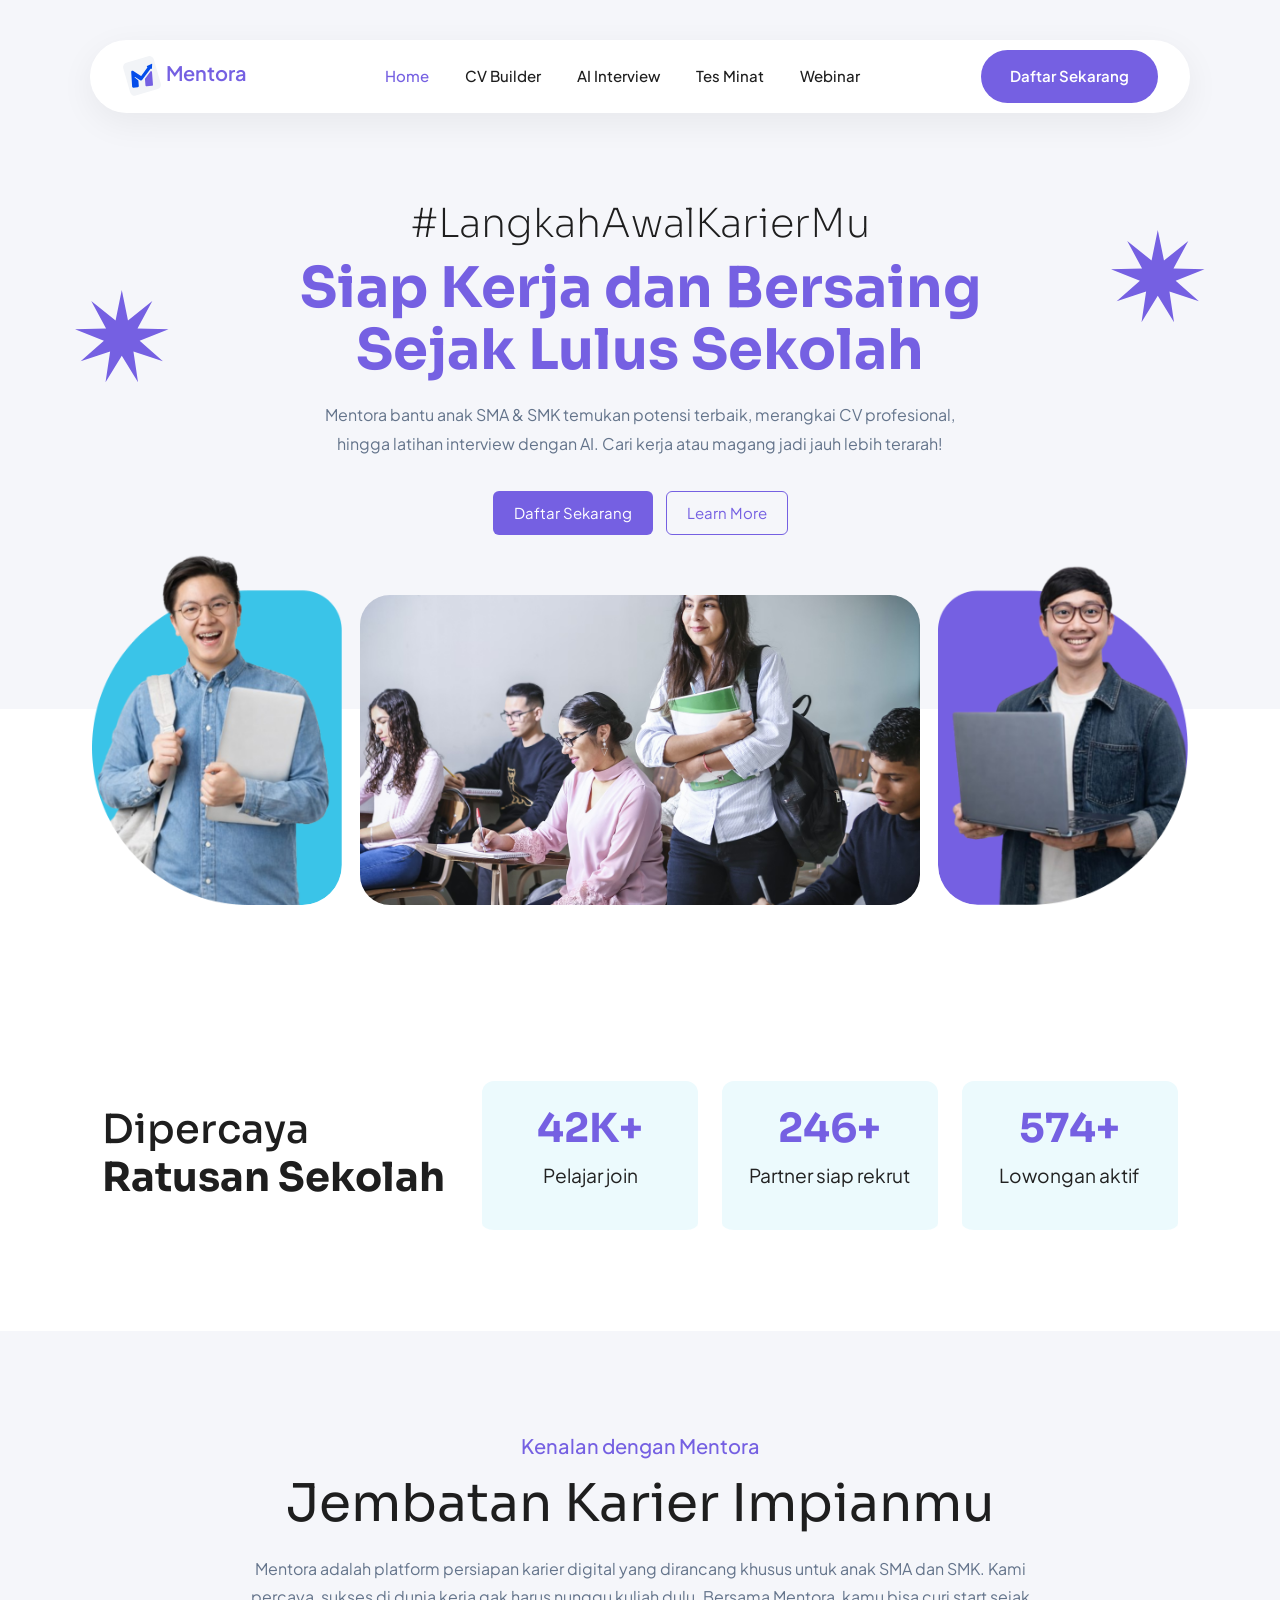
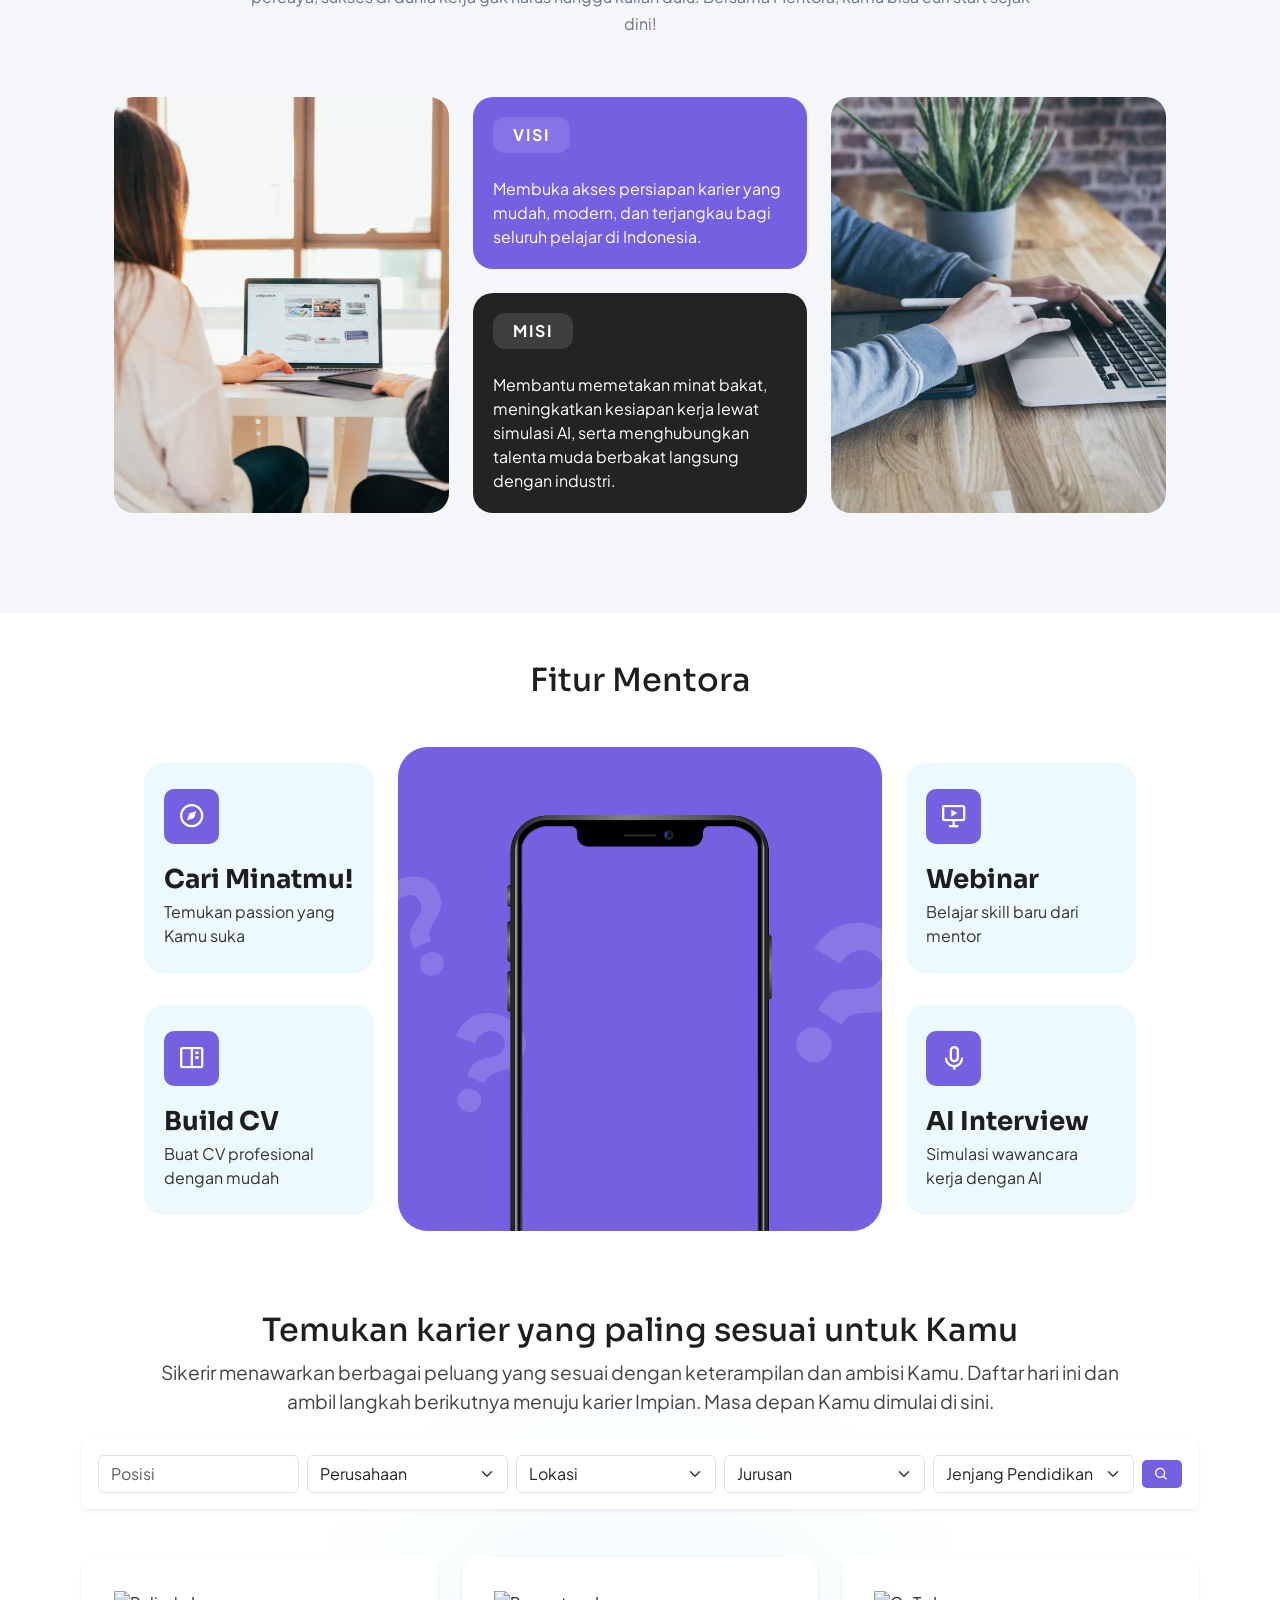
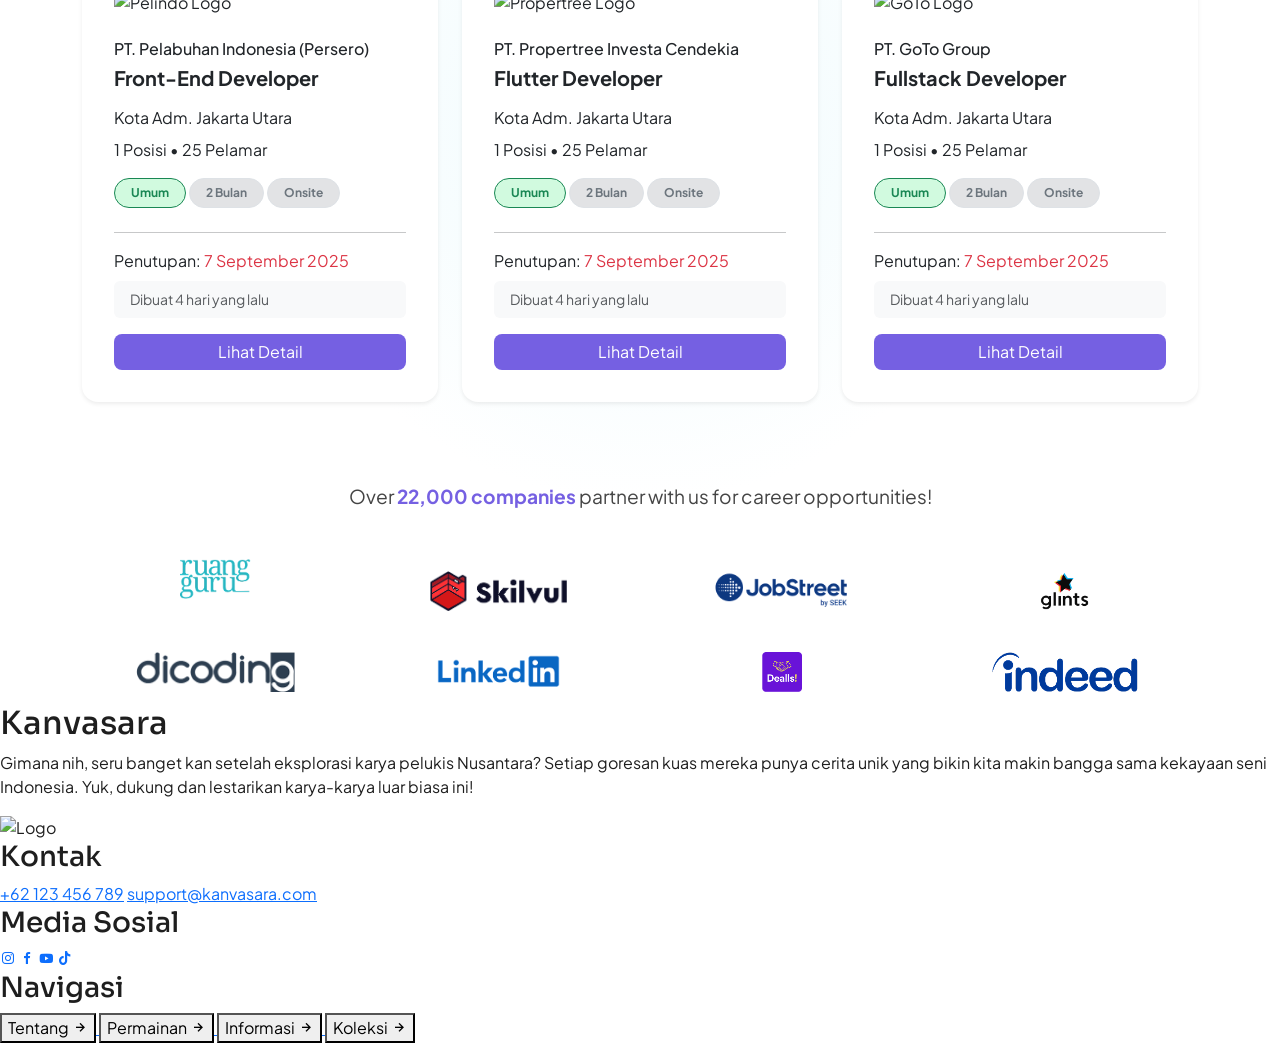
==== index.html @ 1e2b1951 "+- landing" ====
<!DOCTYPE html>
<html lang="id">

<head>
    <meta charset="UTF-8">
    <meta name="viewport" content="width=device-width, initial-scale=1.0">
    <title>Mentora</title>

    <!-- BOOTSTRAP -->
    <link href="https://cdn.jsdelivr.net/npm/bootstrap@5.3.8/dist/css/bootstrap.min.css" rel="stylesheet"
        integrity="sha384-sRIl4kxILFvY47J16cr9ZwB07vP4J8+LH7qKQnuqkuIAvNWLzeN8tE5YBujZqJLB" crossorigin="anonymous" />
    <!-- Boxicons -->
    <link href="https://unpkg.com/boxicons@2.1.4/css/boxicons.min.css" rel="stylesheet" />

    <link
        href="https://fonts.googleapis.com/css2?family=Plus+Jakarta+Sans:wght@400;500;600&family=Sora:wght@600;700;800&display=swap"
        rel="stylesheet">

    <link rel="stylesheet" href="css/style.css">
    <link rel="stylesheet" href="css/tes.css" />
    <!-- Favicon -->
    <link rel="shortcut icon" href="img/logo-mentora.svg" type="image/x-icon" />

</head>

<body>

    <nav class="navbar navbar-expand-lg floating-navbar">
        <div class="container">

            <!-- Logo -->
            <a class="navbar-brand" href="/">
                <img src="img/logo-mentora.svg" alt="Mentora" class="logo">
                Mentora
            </a>

            <!-- Mobile Toggle -->
            <button class="navbar-toggler border-0 shadow-none" type="button" data-bs-toggle="collapse"
                data-bs-target="#mainNavbar">
                <span class="navbar-toggler-icon"></span>
            </button>

            <!-- Menu -->
            <div class="collapse navbar-collapse" id="mainNavbar">

                <ul class="navbar-nav mx-auto">
                    <li class="nav-item">
                        <a class="nav-link active" href="#">Home</a>
                    </li>

                    <li class="nav-item">
                        <a class="nav-link" href="cv-builder.html">CV Builder</a>
                    </li>

                    <li class="nav-item">
                        <a class="nav-link" href="quiz/welcome.html">
                            AI Interview
                        </a>
                    </li>

                    <li class="nav-item">
                        <a class="nav-link" href="interest-test.html">
                            Tes Minat
                        </a>
                    </li>

                    <li class="nav-item">
                        <a class="nav-link" href="webinar.html">
                            Webinar
                        </a>
                    </li>

                </ul>

                <div class="navbar-action">
                    <a href="#" class="btn btn-register">
                        Daftar Sekarang
                    </a>
                </div>

            </div>
        </div>
    </nav>

    <!-- HERO -->
    <section class="hero-section">

        <div class="hero-background"></div>

        <div class="container">

            <div class="hero-content">

                <div class="star star-left">
                    <svg width="94" height="93" viewBox="0 0 94 93" fill="none" xmlns="http://www.w3.org/2000/svg">
                        <path
                            d="M46.7783 0L52.9837 30.4508L77.3107 11.1129L62.491 38.4283L93.5567 39.2517L64.6461 50.6506L87.9145 71.25L58.4407 61.3986L63.0243 92.1354L46.7783 65.6434L30.5324 92.1354L35.116 61.3986L5.64211 71.25L28.9106 50.6506L-4.95911e-05 39.2517L31.0657 38.4283L16.2459 11.1129L40.5729 30.4508L46.7783 0Z"
                            fill="#7560E2" />
                    </svg>
                </div>

                <div class="star star-right">
                    <svg width="94" height="93" viewBox="0 0 94 93" fill="none" xmlns="http://www.w3.org/2000/svg">
                        <path
                            d="M46.7783 0L52.9837 30.4508L77.3107 11.1129L62.491 38.4283L93.5567 39.2517L64.6461 50.6506L87.9145 71.25L58.4407 61.3986L63.0243 92.1354L46.7783 65.6434L30.5324 92.1354L35.116 61.3986L5.64211 71.25L28.9106 50.6506L-4.95911e-05 39.2517L31.0657 38.4283L16.2459 11.1129L40.5729 30.4508L46.7783 0Z"
                            fill="#7560E2" />
                    </svg>

                </div>

                <h2>#LangkahAwalKarierMu</h2>

                <h1>
                    Siap Kerja dan Bersaing Sejak Lulus Sekolah
                </h1>

                <p>
                    Mentora bantu anak SMA & SMK temukan potensi terbaik, merangkai CV profesional,
                    hingga latihan interview dengan AI. Cari kerja atau magang jadi jauh lebih terarah!
                </p>

                <div class="hero-buttons">
                    <a href="#" class="btn btn-primary-custom">
                        Daftar Sekarang
                    </a>

                    <a href="#" class="btn btn-outline-custom">
                        Learn More
                    </a>
                </div>

            </div>

            <div class="hero-gallery">

                <div class="side-card">
                    <img src="img/hero-left.png" alt="">
                </div>

                <div class="center-card">
                    <img src="img/hero-middle.png" alt="">
                </div>

                <div class="side-card">
                    <img src="img/hero-right.png" alt="">
                </div>

            </div>

        </div>

    </section>

    <!-- STATS -->
    <section class="trust" id="trust-stats">
        <div class="trust-text">
            <h3>Dipercaya <br /><strong>Ratusan Sekolah</strong></h3>
        </div>

        <div class="trust-stats">
            <div class="stat-box">
                <h3><span class="count" data-target="90">0</span>K+</h3>
                <p>Pelajar join</p>
            </div>
            <div class="stat-box">
                <h3><span class="count" data-target="500">0</span>+</h3>
                <p>Partner siap rekrut</p>
            </div>
            <div class="stat-box">
                <h3><span class="count" data-target="1200">0</span>+</h3>
                <p>Lowongan aktif</p>
            </div>
        </div>
    </section>

    <!-- ABOUT -->
    <section class="about-section">
        <div class="container">

            <div class="section-header">
                <span class="section-badge">
                    Kenalan dengan Mentora
                </span>

                <h2>Jembatan Karier Impianmu</h2>

                <p>
                    Mentora adalah platform persiapan karier digital yang dirancang khusus untuk anak SMA dan SMK. Kami
                    percaya, sukses di dunia kerja gak harus nunggu kuliah dulu. Bersama Mentora, kamu bisa curi start
                    sejak dini!
                </p>
            </div>

            <div class="about-grid">

                <!-- Left -->
                <div class="about-image">
                    <!-- https://unsplash.com/photos/two-women-talking-while-looking-at-laptop-computer-7okkFhxrxNw -->
                    <img src="img/about-left.png" alt="Pelajar diskusi karier dengan Mentora">
                </div>

                <!-- Middle -->
                <div class="about-center">

                    <div class="info-card vision-card">

                        <span class="card-badge">
                            VISI
                        </span>

                        <p>
                            Membuka akses persiapan karier yang mudah, modern, dan terjangkau bagi seluruh pelajar di
                            Indonesia.
                        </p>

                    </div>

                    <div class="info-card mission-card">

                        <span class="card-badge">
                            MISI
                        </span>

                        <p>
                            Membantu memetakan minat bakat, meningkatkan kesiapan kerja lewat simulasi AI, serta
                            menghubungkan talenta muda berbakat langsung dengan industri.
                        </p>

                    </div>

                </div>

                <!-- Right -->
                <div class="about-image">
                    <!-- https://unsplash.com/photos/person-using-laptop-EUg3mLMKfbo -->
                    <img src="img/about-right.png" alt="Persiapan kerja dan pelatihan skill Mentora">
                </div>

            </div>

        </div>
    </section>

    <!-- FITUR -->
    <section id="fitur" class="container-fluid py-5">
        <h2 class="title text-center mb-5">Fitur <span class="highlight">Mentora</span></h2>

        <div class="row justify-content-center gap-3 gap-md-0">
            <!-- Left Cards -->
            <div
                class="col-md-12 col-lg-3 d-flex flex-column flex-md-row flex-lg-column gap-3 gap-lg-0 justify-content-between order-2 order-lg-1">
                <a href="quiz.html" class="card-fitur-link">
                    <div class="card-fitur my-md-3">
                        <div class="card-icon">
                            <i class="bx bx-compass"></i>
                        </div>
                        <h3>Cari Minatmu!</h3>
                        <p>Temukan passion yang Kamu suka</p>
                    </div>
                </a>
                <a href="cv-builder.html" class="card-fitur-link">
                    <div class="card-fitur my-md-3">
                        <div class="card-icon">
                            <i class='bx bx-book-content'></i>
                        </div>
                        <h3>Build CV</h3>
                        <p>Buat CV profesional dengan mudah</p>
                    </div>
                </a>
            </div>

            <!-- Phone -->
            <div class="col-lg-6 col-md-12 d-flex justify-content-center align-items-center order-1 order-lg-2">
                <div class="phone-wrapper">
                    <img src="img/tanda-tanya.png" alt="Background" class="bg-question" />
                    <div class="phone-content">
                        <video class="phone-video" autoplay muted loop playsinline>
                            <source src="videos/demo-sikerir.mp4" type="video/mp4" />
                            Browser Kamu tidak support video tag.
                        </video>
                        <img src="img/phone.png" alt="Phone" class="phone-img" />
                    </div>
                </div>
            </div>

            <!-- Right Cards -->
            <div
                class="col-md-12 col-lg-3 d-flex flex-column flex-md-row flex-lg-column gap-3 gap-lg-0 justify-content-between order-3 order-lg-3">
                <a href="webinar.html" class="card-fitur-link">
                    <div class="card-fitur my-md-3">
                        <div class="card-icon">
                            <i class="bx bx-slideshow"></i>
                        </div>
                        <h3>Webinar</h3>
                        <p>Belajar skill baru dari mentor</p>
                    </div>
                </a>
                <a href="#karir" class="card-fitur-link">
                    <div class="card-fitur my-md-3">
                        <div class="card-icon">
                            <i class="bx bx-microphone"></i>
                        </div>
                        <h3>AI Interview</h3>
                        <p>Simulasi wawancara kerja dengan AI</p>
                    </div>
                </a>
            </div>
    </section>

    <!-- KARIR -->
    <section id="karir" class="position-relative">

        <!-- Judul -->
        <h2 class="title text-center">
            Temukan karier yang paling sesuai untuk Kamu
        </h2>
        <p class="karir-content text-center w-75 light-grey mx-auto">
            Sikerir menawarkan berbagai peluang yang sesuai dengan keterampilan dan
            ambisi Kamu. Daftar hari ini dan ambil langkah berikutnya menuju karier
            Impian. Masa depan Kamu dimulai di sini.
        </p>

        <!-- FORM FILTER -->
        <div class="container mt-4">
            <form class="bg-white p-3 rounded shadow-sm ">
                <div class="row g-2 align-items-center text-center">
                    <div class="col-12 col-md">
                        <input type="text" class="form-control" placeholder="Posisi" />
                    </div>

                    <div class="col-12 col-md">
                        <select class="form-select">
                            <option selected>Perusahaan</option>
                            <option>Astra Group</option>
                            <option>Artist Inc</option>
                            <option>GoTo</option>
                        </select>
                    </div>

                    <div class="col-12 col-md">
                        <select class="form-select">
                            <option selected>Lokasi</option>
                            <option>Jakarta</option>
                            <option>Bandung</option>
                            <option>Bali</option>
                            <option>Semarang</option>
                        </select>
                    </div>

                    <div class="col-12 col-md">
                        <select class="form-select">
                            <option selected>Jurusan</option>
                            <option>Ekonomi</option>
                            <option>Teknik</option>
                            <option>Pariwisata</option>
                        </select>
                    </div>

                    <div class="col-12 col-md">
                        <select class="form-select">
                            <option selected>Jenjang Pendidikan</option>
                            <option>SMA/SMK</option>
                            <option>S1</option>
                            <option>S2</option>
                        </select>
                    </div>

                    <div class="col-12 col-md-auto">
                        <button type="submit"
                            class="btn btn-dark w-100 w-md-auto d-flex align-items-center justify-content-center"
                            style="border-radius: 5px; background-color: #7560E2; border: none;">
                            <span class="me-2 d-md-none">Cari</span>
                            <i class="bx bx-search"></i>
                        </button>
                    </div>
                </div>
            </form>
        </div>


        <!-- CARD -->
        <div class="container mt-5">
            <div class="row row-cols-1 row-cols-md-3 g-4">
                <!-- Card 1 -->
                <div class="col d-flex loker">
                    <div class="card shadow-sm flex-fill rounded-4 border-0 p-3">
                        <div class="card-body">
                            <!-- Logo -->
                            <div class="mb-4">
                                <!-- Image Source : https://upload.wikimedia.org/wikipedia/commons/6/69/Logo_Baru_Pelindo_%282021%29.png -->
                                <img src="images/pelindo-logo.png" alt="Pelindo Logo" style="height: 32px;" />
                            </div>
                            <!-- Perusahaan -->
                            <h6 class="mb-2 light-grey">
                                PT. Pelabuhan Indonesia (Persero)
                            </h6>
                            <!-- Posisi -->
                            <h5 class="fw-bold mb-3">Front-End Developer</h5>
                            <!-- Lokasi -->
                            <p class="mb-2 light-grey">Kota Adm. Jakarta Utara</p>
                            <!-- Posisi & Pelamar -->
                            <p class="mb-3">
                                <span class="primary-color">1 Posisi •</span>
                                <span class="primary-color">25 Pelamar</span>
                            </p>
                            <!-- Badge -->
                            <div class="mb-3">
                                <span class="badge rounded-pill px-3 py-2 text-success border border-success mb-2"
                                    style="background-color: #d1fadf">
                                    Umum
                                </span>
                                <span
                                    class="badge bg-secondary-subtle text-secondary border rounded-pill px-3 py-2 mb-2">2
                                    Bulan</span>
                                <span
                                    class="badge bg-secondary-subtle text-secondary border rounded-pill px-3 py-2">Onsite</span>
                            </div>
                            <hr />
                            <!-- Penutupan -->
                            <p class="mb-2">
                                Penutupan:
                                <span class="text-danger">7 September 2025</span>
                            </p>
                            <!-- Tanggal dibuat -->
                            <div class="d-flex align-items-center bg-light rounded p-2 mb-3">
                                <i class="bi bi-calendar-event me-2"></i>
                                <small class="text-muted">Dibuat 4 hari yang lalu</small>
                            </div>
                            <!-- Tombol -->
                            <a href="#" class="btn btn-dark w-100 rounded-3"
                                style="border-radius: 5px; background-color: #7560E2; border: none;">Lihat Detail</a>
                        </div>
                    </div>
                </div>

                <!-- Card 2 -->
                <div class="col d-flex loker">
                    <div class="card shadow-sm flex-fill rounded-4 border-0 p-3">
                        <div class="card-body">
                            <div class="mb-4">
                                <!-- Image Source : https://propertree.id/images/brand/logopropertree.png -->
                                <img src="images/propertree logo.png" alt="Propertree Logo"
                                    style="height: 32px; object-fit: contain; max-width: 100%;" />
                            </div>
                            <h6 class="light-grey mb-2">PT. Propertree Investa Cendekia</h6>
                            <h5 class="fw-bold mb-3">Flutter Developer</h5>
                            <p class="light-grey mb-2">Kota Adm. Jakarta Utara</p>
                            <p class="mb-3">
                                <span class="primary-color">1 Posisi •</span>
                                <span class="primary-color">25 Pelamar</span>
                            </p>
                            <div class="mb-3">
                                <span class="badge rounded-pill px-3 py-2 text-success border border-success mb-2"
                                    style="background-color: #d1fadf">
                                    Umum
                                </span>
                                <span
                                    class="badge bg-secondary-subtle text-secondary border rounded-pill px-3 py-2 mb-2">2
                                    Bulan</span>
                                <span
                                    class="badge bg-secondary-subtle text-secondary border rounded-pill px-3 py-2">Onsite</span>
                            </div>
                            <hr />
                            <p class="mb-2">
                                Penutupan:
                                <span class="text-danger">7 September 2025</span>
                            </p>
                            <div class="d-flex align-items-center bg-light rounded p-2 mb-3">
                                <i class="bi bi-calendar-event me-2"></i>
                                <small class="text-muted">Dibuat 4 hari yang lalu</small>
                            </div>
                            <a href="#" class="btn btn-dark w-100 rounded-3"
                                style="border-radius: 5px; background-color: #7560E2; border: none;">Lihat Detail</a>
                        </div>
                    </div>
                </div>

                <!-- Card 3 -->
                <div class="col d-flex loker">
                    <div class="card shadow-sm flex-fill rounded-4 border-0 p-3">
                        <div class="card-body">
                            <div class="mb-4">
                                <!-- Image Source : https://upload.wikimedia.org/wikipedia/commons/2/2b/GoTo_logo.png -->
                                <img src="images/goto logo.png" alt="GoTo Logo" style="height: 32px;" />
                            </div>
                            <h6 class="light-grey mb-2">PT. GoTo Group</h6>
                            <h5 class="fw-bold mb-3">Fullstack Developer</h5>
                            <p class="light-grey mb-2">Kota Adm. Jakarta Utara</p>
                            <p class="mb-3">
                                <span class="primary-color">1 Posisi •</span>
                                <span class="primary-color">25 Pelamar</span>
                            </p>
                            <div class="mb-3">
                                <span class="badge rounded-pill px-3 py-2 text-success border border-success mb-2"
                                    style="background-color: #d1fadf">
                                    Umum
                                </span>
                                <span
                                    class="badge bg-secondary-subtle text-secondary border rounded-pill px-3 py-2 mb-2">2
                                    Bulan</span>
                                <span
                                    class="badge bg-secondary-subtle text-secondary border rounded-pill px-3 py-2">Onsite</span>
                            </div>
                            <hr />
                            <p class="mb-2">
                                Penutupan:
                                <span class="text-danger">7 September 2025</span>
                            </p>
                            <div class="d-flex align-items-center bg-light rounded p-2 mb-3">
                                <i class="bi bi-calendar-event me-2"></i>
                                <small class="text-muted">Dibuat 4 hari yang lalu</small>
                            </div>
                            <a href="#" class="btn btn-dark w-100 rounded-3"
                                style="border-radius: 5px; background-color: #7560E2; border: none;">Lihat Detail</a>
                        </div>
                    </div>
                </div>
            </div>
        </div>
    </section>

    <!-- SPONSOR  -->
    <section id="sponsor">
        <p class="karir-content text-center w-75 light-grey mx-auto mb-5">
            Over <span>22,000 companies</span> partner with us for career
            opportunities!
        </p>

        <!-- BRAND -->
        <div class="container">
            <div class="row text-center justify-content-center align-items-center gx-3 gy-3">
                <!-- Baris pertama (4 logo) -->
                <div class="col-6 col-md-3 mb-4">
                    <!-- Image Source : https://id.wikipedia.org/wiki/Berkas:Ruangguru_logo.svg -->
                    <img src="img/ruang-guru.png" class="img-fluid sponsor-logo" alt="Ruang Guru" />
                </div>
                <div class="col-6 col-md-3">
                    <!-- Image Source : https://skilvul.com/partners/skilvul/ -->
                    <img src="img/skilvul.png" class="img-fluid sponsor-logo" alt="Skilvul" />
                </div>
                <div class="col-6 col-md-3">
                    <!-- Image Source : https://assets.techverse.asia/media/2023/12/14/jobstreet_logo.webp -->
                    <img src="img/jobstreet.png" class="img-fluid sponsor-logo" alt="JobStreet" />
                </div>
                <div class="col-6 col-md-3">
                    <!-- Image Source : https://images.glints.com/unsafe/glints-dashboard.oss-ap-southeast-1.aliyuncs.com/company-logo/805d861f71c172ce260a247028cb0718.png -->
                    <img src="img/glints.png" class="img-fluid sponsor-logo" alt="Glints" />
                </div>

                <!-- Baris kedua (4 logo) -->
                <div class="col-6 col-md-3">
                    <!-- Image Source : https://dicoding-assets.sgp1.cdn.digitaloceanspaces.com/blog/wp-content/uploads/2014/12/dicoding-header-logo.png -->
                    <img src="img/dicoding.png" class="img-fluid sponsor-logo" alt="Dicoding" />
                </div>
                <div class="col-6 col-md-3">
                    <!-- Image Source : https://upload.wikimedia.org/wikipedia/commons/thumb/a/aa/LinkedIn_2021.svg/2560px-LinkedIn_2021.svg.png -->
                    <img src="img/linkedin.png" class="img-fluid sponsor-linkedin" alt="LinkedIn" />
                </div>
                <div class="col-6 col-md-3">
                    <!-- Image Source : https://cdn.sejutacita.id/63e0c23d8c574700140623a5/JobPortalCompanyLogo/3246d463-d005-4125-b2a1-7133452a5b30.png -->
                    <img src="img/dealls.png" class="img-fluid sponsor-logo" alt="Dealls" />
                </div>
                <div class="col-6 col-md-3">
                    <!-- Image Source : https://employers.hireclick.com/wp-content/uploads/2023/02/indeed-logo.webp -->
                    <img src="img/indeed.png" class="img-fluid sponsor-logo" alt="Indeed" />
                </div>
            </div>
        </div>
    </section>

    <!-- FOOTER -->
    <footer>
        <div class="top">
            <div class="footer-text">
                <h2>Kanvasara</h2>
                <p>
                    Gimana nih, seru banget kan setelah eksplorasi karya pelukis Nusantara? Setiap goresan kuas mereka
                    punya
                    cerita unik yang bikin kita makin bangga sama kekayaan seni Indonesia. Yuk, dukung dan lestarikan
                    karya-karya
                    luar biasa ini!
                </p>
            </div>
            <div class="footer-image">
                <!-- Image source: https://sarasvati.co.id/en/auction/12/10-lukisan-kontemporer-indonesia-termahal-sepanjang-masa/10/ -->
                <img src="images/koleksi/landing-art1.png" alt="Logo" />
            </div>
        </div>
        <div class="bottom">
            <div class="footer-kontak">
                <h3>Kontak</h3>
                <div>
                    <a href="#" class="link">+62 123 456 789</a>
                    <a href="mailto:support@kanvasara.com" class="link">support@kanvasara.com</a>
                </div>
            </div>
            <div class="footer-sosmed">
                <h3>Media Sosial</h3>
                <div>
                    <a href="#" class="link"><i class="bx bxl-instagram"></i></a>
                    <a href="#" class="link"><i class="bx bxl-facebook"></i></a>
                    <a href="#" class="link"><i class="bx bxl-youtube"></i></a>
                    <a href="#" class="link"><i class="bx bxl-tiktok"></i></a>
                </div>
            </div>
            <div class="footer-nav">
                <h3>Navigasi</h3>
                <div>
                    <a href="#tentang-kami" class="link">
                        <button class="btn-nav">
                            Tentang <i class="bx bx-right-arrow-alt"></i>
                        </button>
                    </a>
                    <a href="game.html" class="link">
                        <button class="btn-nav">
                            Permainan <i class="bx bx-right-arrow-alt"></i>
                        </button>
                    </a>
                    <a href="#informasi" class="link">
                        <button class="btn-nav">
                            Informasi <i class="bx bx-right-arrow-alt"></i>
                        </button>
                    </a>
                    <a href="#koleksi" class="link">
                        <button class="btn-nav">
                            Koleksi <i class="bx bx-right-arrow-alt"></i>
                        </button>
                    </a>
                </div>
            </div>
        </div>
    </footer>

    <script src="https://cdn.jsdelivr.net/npm/bootstrap@5.3.0/dist/js/bootstrap.bundle.min.js"></script>

    <script src="js/main.js"></script>
</body>

</html>
---- css/style.css ----
/* Google Fonts */
@import url('https://fonts.googleapis.com/css2?family=Plus+Jakarta+Sans:wght@400;500;600&family=Sora:wght@600;700;800&display=swap');

:root {
    --primary-color: #7560E2;
    /* Ungu utama */
    --primary-light: #8E85F3;
    /* Versi lebih terang untuk hover */
    --secondary-color: #4BB3E9;
    /* Biru cyan */
    --bg-light: #ECFAFD;
    /* Background  */
    --text-dark: #1E1E1E;
    /* Warna font heading/hitam */
    --text-muted: #64748B;
    /* Warna font deskripsi/abu */
    --white: #FFFFFF;

    /* Typography */
    --font-main: 'Plus Jakarta Sans', sans-serif;
    --font-heading: 'Sora', sans-serif;
}

body {
    font-family: var(--font-main);
    color: var(--text-dark);
    background-color: var(--white);
}

h1,
h2,
h3,
h4,
.heading-font {
    font-family: var(--font-heading);
}

/* Utilitas tambahan biar gampang dipanggil di HTML */
/* contoh: <h1 class="text-primary-custom"> */
.text-primary-custom {
    color: var(--primary-color);
}

.bg-primary-custom {
    background-color: var(--primary-color);
}

/* NAVBAR */

.floating-navbar {
    position: fixed;
    top: 40px;
    left: 50%;
    transform: translateX(-50%);

    width: 100%;
    max-width: 1100px;

    background: #fff;
    border-radius: 999px;

    padding: 10px 20px;

    box-shadow:
        0 10px 35px rgba(0, 0, 0, 0.06);

    z-index: 999;
}

.logo {
    height: 42px;
    width: auto;
}

.navbar-nav {
    gap: 8px;
}

.navbar-brand {
    color: var(--primary-color);
    font-weight: 600;
    transition: all 300ms ease;
}

.nav-link {
    color: #1E1E1E;
    font-size: 15px;
    font-weight: 500;
    padding: 8px 14px !important;
    transition: .2s;
}

.nav-link:hover {
    color: var(--primary-color);
}

.nav-link.active {
    color: var(--primary-color) !important;
    ;
}

.btn-register {
    background: var(--primary-color);
    color: white;
    border-radius: 999px;

    padding: 14px 28px;
    font-size: 15px;
    font-weight: 600;

    text-decoration: none;
    transition: .2s;
}

.btn-register:hover {
    background: var(--primary-light);
    color: white;
}

.navbar-toggler {
    padding: 0;
}

/* HERO */

.hero-section {
    position: relative;
    overflow: hidden;

    background:
        linear-gradient(to bottom,
            #F5F6FA 0%,
            #F5F6FA 72%,
            #FFFFFF 72%,
            #FFFFFF 100%);

    padding-top: 200px;
    padding-bottom: 80px;
}

.hero-content {
    text-align: center;
    max-width: 850px;
    margin: 0 auto;
    position: relative;
}

.hero-content h2 {
    font-family: var(--font-heading);
    font-size: 40px;
    font-weight: 200;
    margin-bottom: 10px;
}

.hero-content h1 {
    font-family: var(--font-heading);
    font-size: 56px;
    font-weight: 700;
    color: var(--primary-color);
    line-height: 1.1;
    margin-bottom: 20px;
}

.hero-content p {
    max-width: 650px;
    margin: auto;

    color: var(--text-muted);
    font-size: 16px;
    line-height: 1.8;
}

.hero-buttons {
    margin-top: 32px;
}

.btn-primary-custom {
    background: var(--primary-color);
    color: var(--white);
    border-radius: 6px;
    padding: 10px 20px;
    font-size: 15px;
    text-decoration: none;
    transition: all 300ms ease;
}

.btn-outline-custom {
    border: 1px solid var(--primary-color);
    color: var(--primary-color);
    border-radius: 6px;
    padding: 10px 20px;
    font-size: 15px;
    text-decoration: none;
    margin-left: 10px;
    transition: all 300ms ease;
}

.btn-primary-custom:hover {
    background: var(--primary-light);
    color: var(--white);
    transform: translateY(-2px);
    box-shadow: 0 8px 20px rgba(99, 90, 217, .25);
}

.btn-outline-custom:hover {
    background: var(--primary-color);
    color: var(--white);
    transform: translateY(-2px);
}

.hero-gallery {
    margin-top: 10px;

    display: flex;
    justify-content: center;
    align-items: end;
    gap: 18px;
}

.side-card {
    width: 250px;
    height: 360px;
    border-radius: 40px;
    overflow: hidden;

    display: flex;
    align-items: end;
}

.side-card img {
    width: 100%;
}

.center-card {
    width: 560px;
}

.center-card img {
    width: 100%;
    border-radius: 30px;
}

.star {
    position: absolute;
    font-size: 90px;
    line-height: 1;
}

.star-left {
    left: -140px;
    top: 80px;
    animation: rotateStar 12s linear infinite;
}

.star-right {
    right: -140px;
    top: 20px;
    animation: rotateStar 12s linear infinite reverse;
}

@keyframes rotateStar {
    from {
        transform: rotate(0deg);
    }

    to {
        transform: rotate(360deg);
    }
}

/* STATS */
.trust {
    display: flex;
    width: 100%;
    align-items: center;
    justify-content: space-between;
    gap: 2rem;
    padding: 6rem 8%;
    background: var(--white);
}

.trust-text {
    flex: 1;
}

.trust-text h3 {
    font-size: 2.5rem;
}

.trust-stats {
    flex: 2;
    display: flex;
    gap: 1.5rem;
}

.stat-box {
    flex: 1;
    background: var(--bg-light);
    border-radius: 12px;
    padding: 1.5rem;
    text-align: center;
    border-bottom: 5px solid var(--white);
    transition: 0.5s ease;
}

.stat-box:hover {
    transform: translateY(-5px);
    border-bottom: 5px solid var(--primary-light);
}

.stat-box h3 {
    color: var(--primary-color);
    font-size: 2.5rem;
    font-weight: 700;
}

.stat-box p {
    margin-top: 0.5rem;
    color: #222;
    font-size: 1.2rem;
}

/* ABOUT */
.about-section {
    padding: 100px 8%;
    background: #f5f6fa;
}

.section-header {
    text-align: center;
    max-width: 780px;
    margin: 0 auto 60px;
}

.section-badge {
    color: var(--primary-color);
    font-size: 20px;
    font-weight: 500;
}

.section-header h2 {
    font-family: var(--font-heading);
    font-size: 52px;
    font-weight: 400;
    margin: 12px 0 20px;
}

.section-header p {
    color: var(--text-muted);
    font-size: 16px;
    line-height: 1.7;
}

.about-grid {
    display: grid;
    grid-template-columns: 1fr 1fr 1fr;
    gap: 24px;
    align-items: stretch;
}

.about-image img {
    width: 100%;
    height: 100%;
    object-fit: cover;

    border-radius: 20px;
}

.about-center {
    display: flex;
    flex-direction: column;
    gap: 24px;
}

.info-card {
    border-radius: 20px;
    display: flex;
    flex-direction: column;
    align-items: flex-start;
    gap: 24px;
    padding: 20px;
}

.vision-card {
    background: var(--primary-color);
}

.mission-card {
    background: #232323;
}

.card-badge {
    width: fit-content;
    padding: 6px 20px;
    border-radius: 12px;
    background: rgba(255, 255, 255, .12);
    color: white;
    font-weight: 700;
    letter-spacing: 2px;
    margin-bottom: 0;
}

.info-card p {
    margin-top: 48px;
    color: white;
    font-size: 16px;
    margin: 0;
}

/* FITUR */
#fitur {
    padding: 0 9em;
    align-items: stretch;
}

.card-fitur {
    background: var(--bg-light);
    border-radius: 20px;
    padding: 20px;
    text-align: left;
    position: relative;
    flex: 1;
    display: flex;
    flex-direction: column;
    justify-content: center;
    transition: transform 0.3s ease;
}

.card-fitur:hover {
    transform: translateY(-10px);
}

.card-icon {
    background: var(--primary-color);
    color: var(--white);
    width: 55px;
    height: 55px;
    border-radius: 10px;
    display: flex;
    margin-bottom: 20px;
    font-size: 20px;
}

.card-fitur h3 {
    margin: 0;
    font-size: 26px;
    font-weight: bold;
}

.card-fitur p {
    margin: 5px 0 0;
    font-size: 16px;
    color: #333;
    font-weight: normal;
    max-width: 90%;
}

.card-fitur .arrow {
    position: absolute;
    top: 10px;
    right: 10px;
    font-size: 18px;
    text-decoration: none;
    color: black;
    transition: transform 0.2s ease;
}

.card-fitur .arrow:hover {
    transform: translate(3px, -3px);
}

.phone-wrapper {
    width: 100%;
    max-width: 518px;
    aspect-ratio: 1 / 1;
    background: var(--primary-color);
    border-radius: 30px;
    position: relative;
    overflow: hidden;
    display: flex;
    justify-content: center;
    align-items: flex-start;
    padding-top: 14%;
}

.phone-wrapper .bg-question {
    position: absolute;
    width: 100%;
    height: 100%;
    z-index: 1;
    object-fit: contain;
    top: 0;
    left: 0;
}

/* bungkus HP & video */
.phone-content {
    position: relative;
    width: 55%;
    aspect-ratio: 9 / 19.5;
    /* rasio frame HP real */
    z-index: 2;
}

.phone-content .phone-img {
    position: relative;
    width: 100%;
    z-index: 3;
}

.phone-content .phone-video {
    position: absolute;
    top: 1.5%;
    left: 50%;
    transform: translateX(-50%);
    width: 90%;
    height: auto;
    border-radius: 14px;
    object-fit: cover;
    z-index: 2;
}

/* Left & Right Cards */
.left-cards,
.right-cards {
    display: flex;
    flex-direction: column;
    justify-content: space-between;
    gap: 1em;
}

.card-fitur-link {
    text-decoration: none;
    color: inherit;
    flex: 1;
    display: flex;
}

.card-fitur {
    background: var(--bg-light);
    border-radius: 20px;
    padding: 20px;
    text-align: left;
    position: relative;
    flex: 1;
    display: flex;
    flex-direction: column;
    justify-content: center;
    transition: transform 0.3s ease;
}

.card-fitur:hover {
    transform: translateY(-10px);
}

.card-fitur-link:hover .card-fitur {
    transform: translateY(-10px);
}

.card-icon {
    background: var(--primary-color);
    color: var(--white);
    width: 55px;
    height: 55px;
    border-radius: 10px;
    display: flex;
    justify-content: center;
    align-items: center;
    margin-bottom: 20px;
    font-size: 20px;
    position: relative;
    overflow: hidden;
}

.card-icon i {
    font-size: 28px;
    transition: transform 0.3s ease, opacity 0.3s ease;
    z-index: 2;
}

.card-icon::after {
    content: "\ebe6";
    font-family: "boxicons";
    font-size: 28px;
    position: absolute;
    top: 50%;
    left: 50%;
    transform: translate(-50%, -50%) rotate(0deg);
    opacity: 0;
    transition: transform 0.3s ease, opacity 0.3s ease;
    z-index: 1;
}

.card-fitur-link:hover .card-icon i {
    transform: rotate(45deg);
    opacity: 0;
}

.card-fitur-link:hover .card-icon::after {
    transform: translate(-50%, -50%) rotate(360deg);
    opacity: 1;
}


@media (max-width: 1024px) {

    .floating-navbar {
        top: 20px;
        width: calc(100% - 40px);
        border-radius: 24px;
        padding: 12px 20px;
    }

    .hero-section {
        padding-top: 150px;
    }

    .hero-content h2 {
        font-size: 34px;
    }

    .hero-content h1 {
        font-size: 48px;
    }

    .hero-content p {
        font-size: 15px;
        padding: 0 16px;
    }

    .hero-gallery {
        margin-top: 20px;
        gap: 12px;
    }

    .side-card {
        width: 220px;
        height: auto;
    }

    .center-card {
        width: 460px;
    }

    .star {
        display: none;
    }

    /* STATS */
    .trust-stats {
        flex-wrap: wrap;
        justify-content: center;
    }

    /* ABOUT */
    .about-section {
        padding: 80px 0;
    }

    .section-header h2 {
        font-size: 52px;
    }

    .about-grid {
        grid-template-columns: 1fr 1fr;
    }

    .about-image:last-child {
        display: none;
    }

    /* FITUR */
    #fitur {
        padding: 0 2em;
    }

    .fitur-container {
        flex-direction: column;
        align-items: center;
    }

    .left-cards,
    .right-cards {
        flex-direction: row;
        justify-content: space-between;
        flex-wrap: wrap;
    }
}


/* TABLET & MOBILE <= 768px */
@media (max-width: 768px) {

    .floating-navbar {
        top: 12px;
        width: calc(100% - 20px);
        border-radius: 20px;
        padding: 12px 16px;
    }

    .navbar-collapse {
        padding-top: 16px;
    }

    .navbar-nav {
        text-align: center;
        gap: 4px;
    }

    .navbar-action {
        margin-top: 12px;
    }

    .btn-register {
        width: 100%;
    }

    .hero-section {
        padding-top: 120px;
    }

    .hero-content h2 {
        font-size: 28px;
    }

    .hero-content h1 {
        font-size: 40px;
    }

    .hero-content p {
        font-size: 15px;
        padding: 0 12px;
    }

    .hero-gallery {
        margin-top: 20px;
        gap: 12px;
        justify-content: center;
    }

    .center-card,
    .side-card:last-child {
        display: none;
    }

    .side-card:first-child {
        width: 90%;
        max-width: 320px;
        height: auto;
        margin: 0 auto;
    }

    .btn-primary-custom,
    .btn-outline-custom {
        display: inline-flex;
        margin: 4px;
    }

    .star {
        display: none;
    }

    /* STATS */
    .trust {
        flex-direction: column;
        text-align: center;
        gap: 3rem;
    }

    .stat-box {
        flex: 1 1 45%;
        max-width: 45%;
    }

    /* ABOUT */
    .about-section {
        padding: 70px 0;
    }

    .section-header {
        margin-bottom: 40px;
    }

    .section-header h2 {
        font-size: 42px;
    }

    .section-header p {
        font-size: 15px;
        padding: 0 12px;
    }

    .about-grid {
        grid-template-columns: 1fr;
        gap: 18px;
    }

    .about-image:last-child {
        display: block;
    }

    .about-image img {
        height: 280px;
    }

    .info-card {
        min-height: 220px;
        padding: 24px;
    }

    .info-card p {
        font-size: 16px;
    }

    /* FITUR */
    #fitur {
        padding: 2em 3em;
    }

    .phone-wrapper {
        max-width: 500px;
        padding-top: 10%;
    }

    .phone-content {
        width: 60%;
    }

    .phone-content .phone-video {
        width: 90%;
    }
}


/* MOBILE <= 480px */
@media (max-width: 480px) {

    .hero-section {
        padding-top: 140px;
        padding-bottom: 60px;
    }

    .hero-content h2 {
        font-size: 22px;
    }

    .hero-content h1 {
        font-size: 32px;
    }

    .hero-content p {
        font-size: 14px;
        line-height: 1.7;
    }

    .hero-buttons {
        display: flex;
        flex-direction: column;
        gap: 10px;
    }

    .btn-primary-custom,
    .btn-outline-custom {
        width: 100%;
        justify-content: center;
        margin: 0;
    }

    .side-card:first-child {
        max-width: 260px;
    }

    /* STATS */
    .trust-text h3 {
        font-size: 32px;
    }

    .trust-text p {
        font-size: 1.5rem;
    }

    .trust-stats {
        flex-direction: column;
        gap: 1rem;
    }

    .stat-box {
        max-width: 100%;
    }

    /* ABOUT */
    .about-section {
        padding: 60px 0;
    }

    .section-badge {
        font-size: 16px;
    }

    .section-header h2 {
        font-size: 32px;
    }

    .section-header p {
        font-size: 14px;
        line-height: 1.8;
    }

    .about-image img {
        height: 220px;
        border-radius: 24px;
    }

    .info-card {
        min-height: 180px;
        padding: 20px;
        border-radius: 24px;
    }

    .card-badge {
        padding: 8px 16px;
        font-size: 14px;
    }

    .info-card p {
        font-size: 15px;
    }

    /* FITUR */
    #fitur {
        padding: 1em;
    }

    .title {
        font-size: 1.5em;
    }

    .fitur-container {
        gap: 1.5em;
    }

    .phone-wrapper {
        width: 100%;
        padding-bottom: 6%;
    }

    .phone-content {
        width: 60%;
    }

    .card-fitur {
        width: 100%;
        height: auto;
    }

    .card-fitur h3 {
        font-size: 22px;
    }

    .card-fitur p {
        font-size: 16px;
    }

    .card-fitur .arrow {
        top: 20px;
        right: 20px;
    }

    .left-cards,
    .right-cards {
        width: 100%;
    }
}

/* KARIR */
#karir {
    padding-top: 2em;
    padding-bottom: 4em;
    background-color: #ffffff;
    width: 100%;
    position: relative;
}

#karir::before {
    content: "";
    position: absolute;
    top: 0;
    left: 50%;
    transform: translateX(-50%);
    width: 70vh;
    height: 886px;
    background: radial-gradient(circle,
            rgba(236, 250, 253, 0.8) 0%,
            rgba(236, 250, 253, 0.4) 40%,
            rgba(236, 250, 253, 0) 70%);
    z-index: 0;
}

.loker {
    transition: transform 0.3s ease;
}

.loker:hover {
    transform: translateY(-5px);
}

@media (max-width: 480px) {
    #karir::before {
        width: 30vh;
    }
}

#karir * {
    position: relative;
    z-index: 1;
}

.card {
    overflow: visible;
}

/* SPONSOR */
#sponsor {
    padding-top: 1em;
    background-color: #ffffff;
    width: 100%;
}

.karir-content {
    align-items: center;
    text-align: center;
    justify-content: center;
    font-size: 1.2rem;
    color: #444;
}

@media (max-width: 480px) {
    .karir-content {
        font-size: 0.9rem;
    }
}

.sponsor-logo {
    display: block;
    max-height: 40px;
    width: auto;
    object-fit: contain;
    margin: 0 auto;
}

.sponsor-glints {
    display: block;
    max-height: 60px;
    width: auto;
    object-fit: contain;
    margin: 0 auto;
}

.sponsor-linkedin {
    display: block;
    max-height: 65px;
    width: auto;
    object-fit: contain;
    margin: 0 auto;
}

.karir-content span {
    color: var(--primary-color);
    font-weight: bold;
}
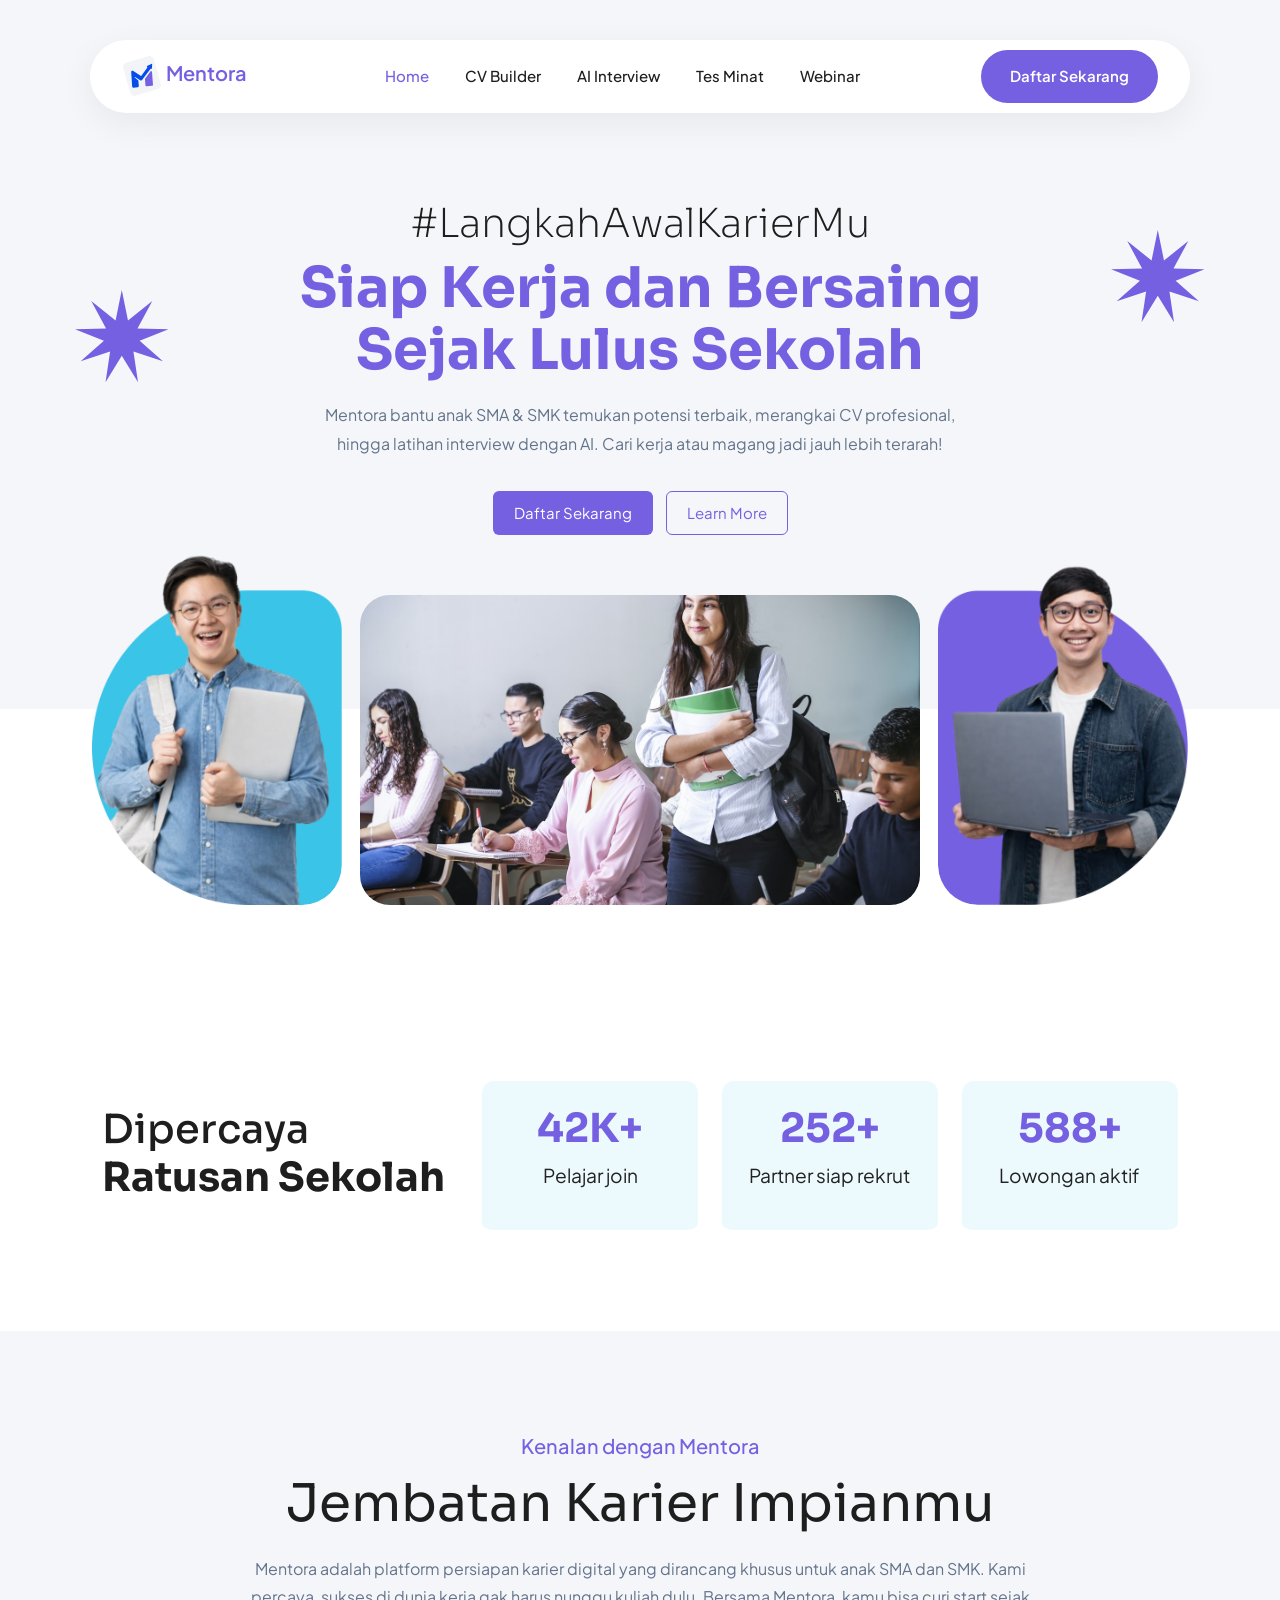
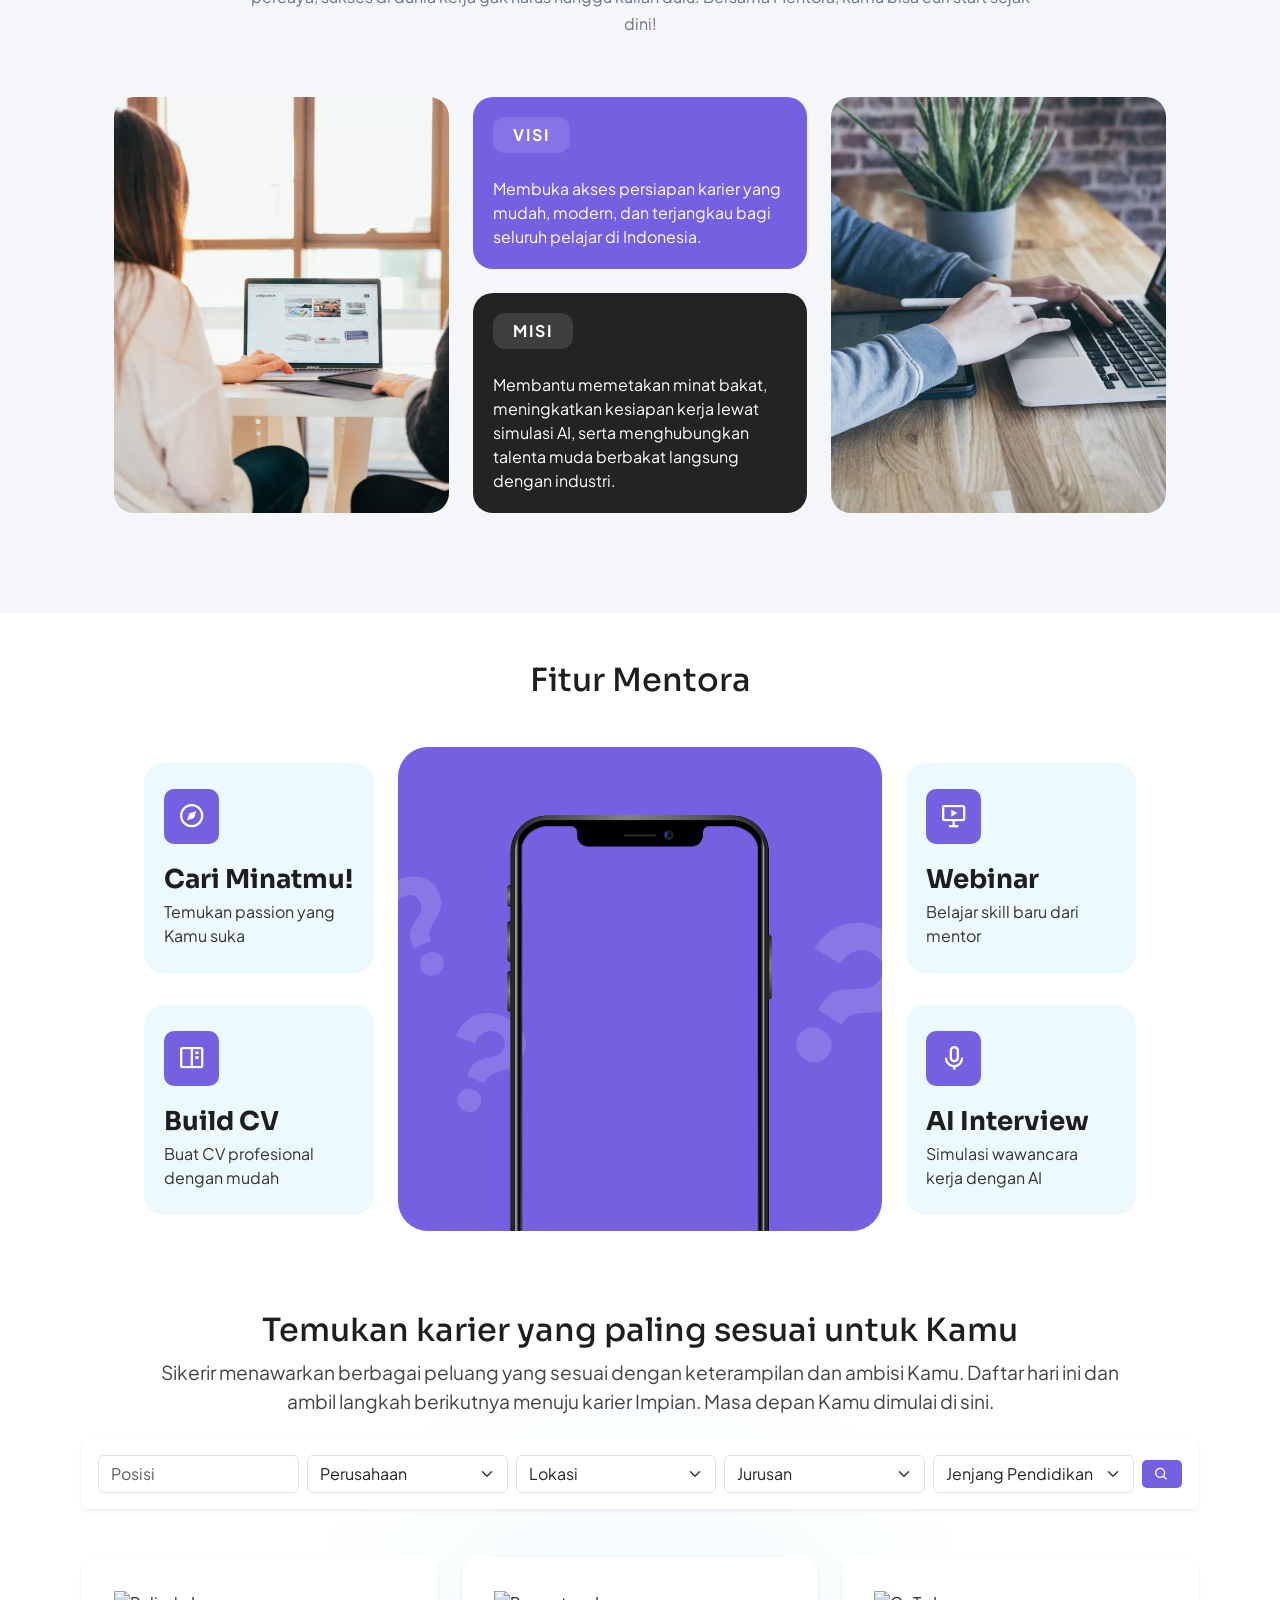
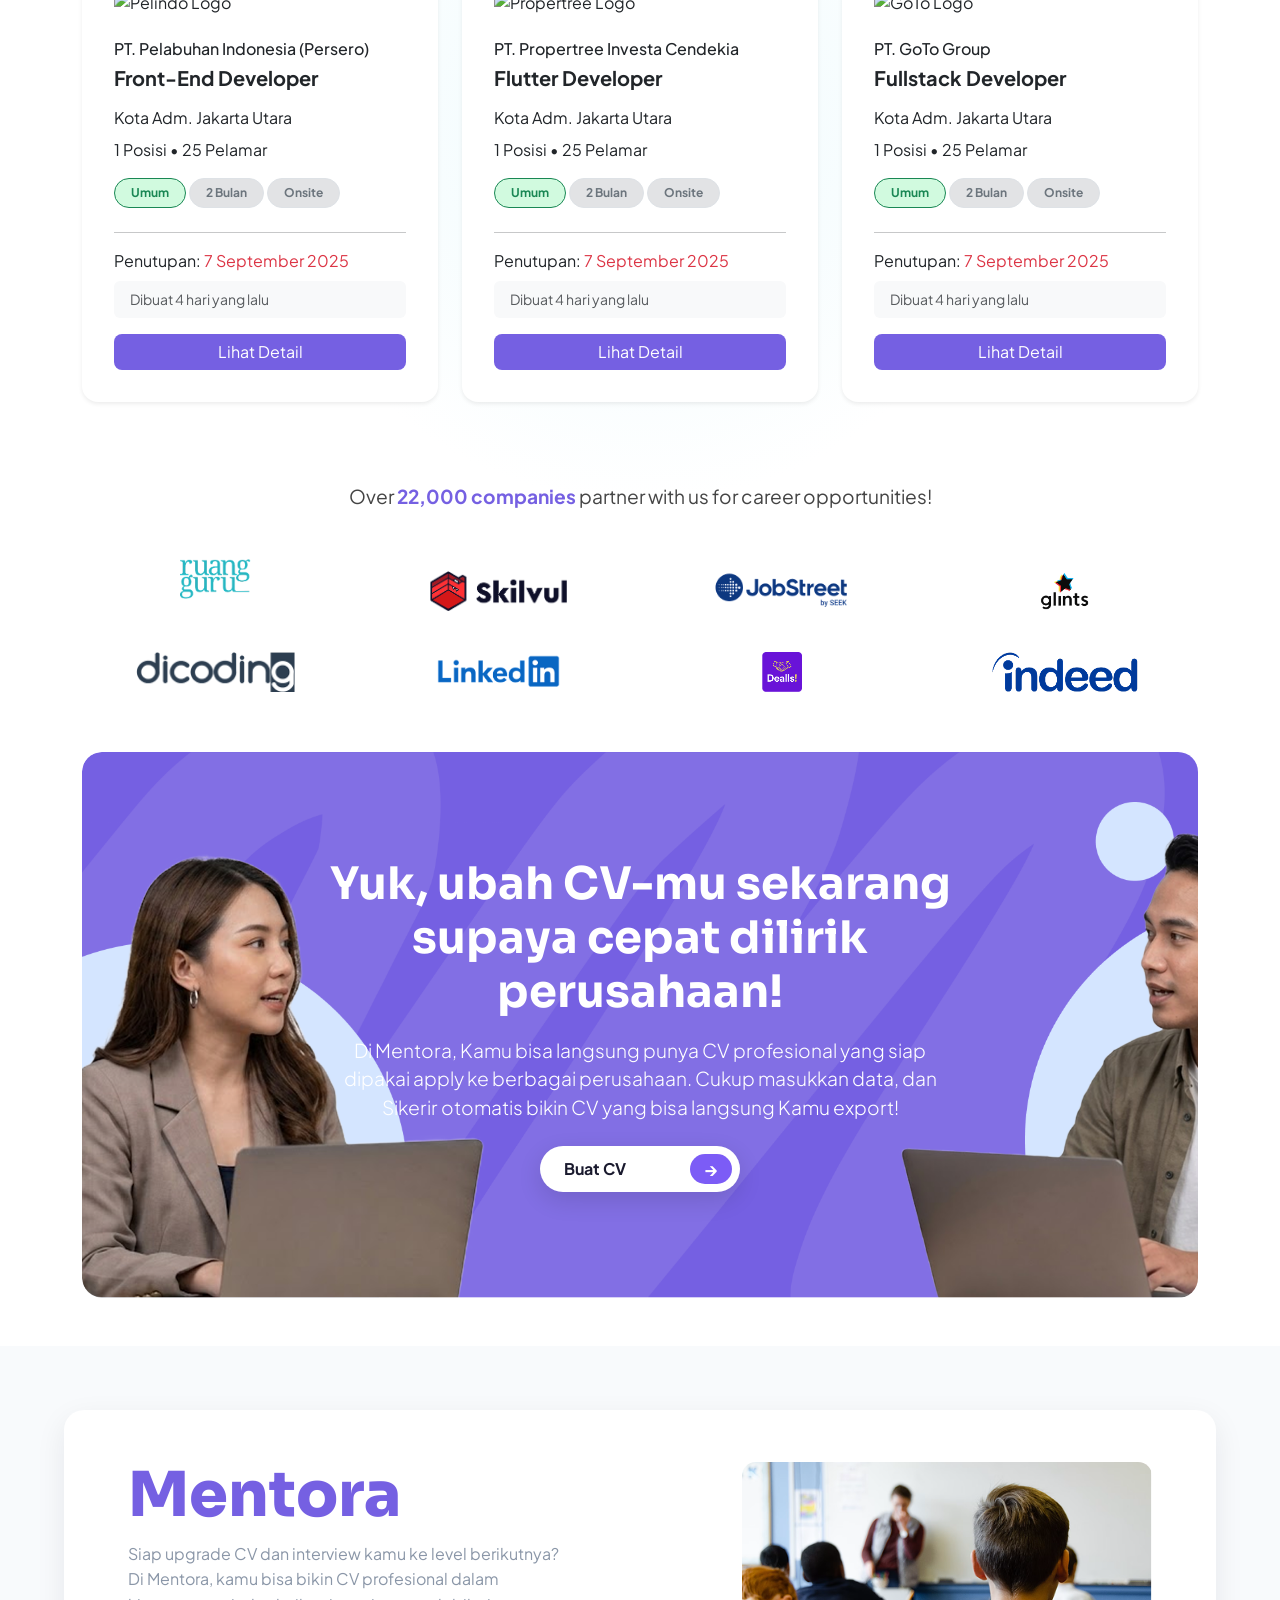
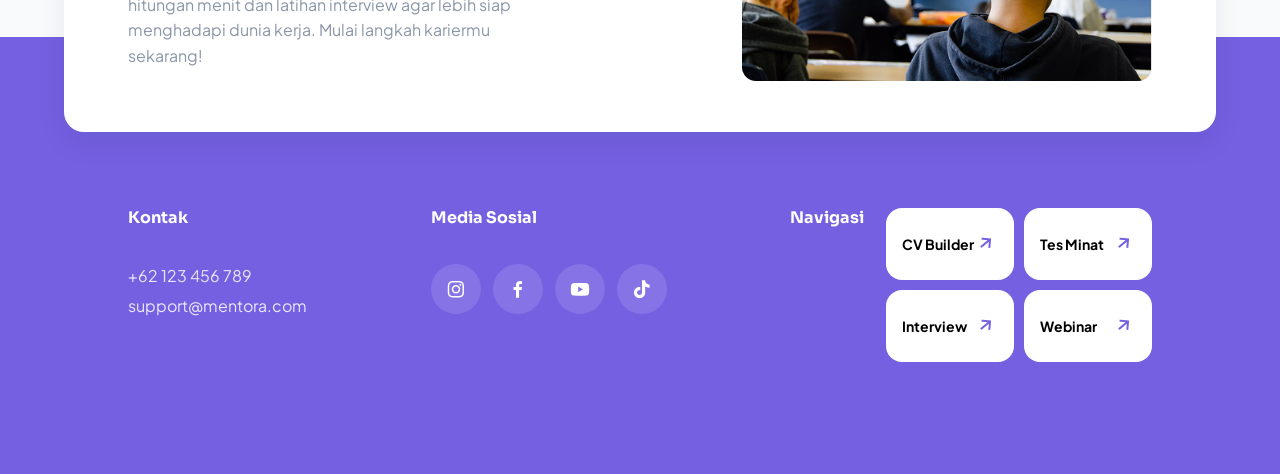
==== commit fbaffbe6: "+- landing,CV" ====
--- a/index.html
+++ b/index.html
@@ -568,68 +568,108 @@
         </div>
     </section>
 
+    <!-- BANNER CV -->
+    <section class="container my-5">
+        <div class="cv-section p-4 p-md-5">
+
+            <div class="row h-100 justify-content-center align-items-center">
+
+                <div class="col-lg-8 text-white">
+
+                    <h1 class="fw-bold mb-3 cv-title">
+                        Yuk, ubah CV-mu sekarang supaya cepat dilirik perusahaan!
+                    </h1>
+
+                    <p class="lead mb-4 cv-description">
+                        Di Mentora, Kamu bisa langsung punya CV profesional yang siap dipakai apply ke berbagai
+                        perusahaan. Cukup masukkan data, dan Sikerir otomatis bikin CV yang bisa langsung Kamu export!
+                    </p>
+
+                    <a href="cv-builder.html" class="btn-white">
+                        <span>Buat CV</span>
+
+                        <div class="btn-arrow">
+                            →
+                        </div>
+                    </a>
+
+                </div>
+
+            </div>
+        </div>
+    </section>
+
     <!-- FOOTER -->
-    <footer>
-        <div class="top">
-            <div class="footer-text">
-                <h2>Kanvasara</h2>
-                <p>
-                    Gimana nih, seru banget kan setelah eksplorasi karya pelukis Nusantara? Setiap goresan kuas mereka
-                    punya
-                    cerita unik yang bikin kita makin bangga sama kekayaan seni Indonesia. Yuk, dukung dan lestarikan
-                    karya-karya
-                    luar biasa ini!
-                </p>
-            </div>
-            <div class="footer-image">
-                <!-- Image source: https://sarasvati.co.id/en/auction/12/10-lukisan-kontemporer-indonesia-termahal-sepanjang-masa/10/ -->
-                <img src="images/koleksi/landing-art1.png" alt="Logo" />
-            </div>
-        </div>
-        <div class="bottom">
-            <div class="footer-kontak">
-                <h3>Kontak</h3>
-                <div>
-                    <a href="#" class="link">+62 123 456 789</a>
-                    <a href="mailto:support@kanvasara.com" class="link">support@kanvasara.com</a>
-                </div>
-            </div>
-            <div class="footer-sosmed">
-                <h3>Media Sosial</h3>
-                <div>
-                    <a href="#" class="link"><i class="bx bxl-instagram"></i></a>
-                    <a href="#" class="link"><i class="bx bxl-facebook"></i></a>
-                    <a href="#" class="link"><i class="bx bxl-youtube"></i></a>
-                    <a href="#" class="link"><i class="bx bxl-tiktok"></i></a>
-                </div>
-            </div>
-            <div class="footer-nav">
-                <h3>Navigasi</h3>
-                <div>
-                    <a href="#tentang-kami" class="link">
-                        <button class="btn-nav">
-                            Tentang <i class="bx bx-right-arrow-alt"></i>
-                        </button>
-                    </a>
-                    <a href="game.html" class="link">
-                        <button class="btn-nav">
-                            Permainan <i class="bx bx-right-arrow-alt"></i>
-                        </button>
-                    </a>
-                    <a href="#informasi" class="link">
-                        <button class="btn-nav">
-                            Informasi <i class="bx bx-right-arrow-alt"></i>
-                        </button>
-                    </a>
-                    <a href="#koleksi" class="link">
-                        <button class="btn-nav">
-                            Koleksi <i class="bx bx-right-arrow-alt"></i>
-                        </button>
-                    </a>
-                </div>
-            </div>
-        </div>
-    </footer>
+<footer>
+
+  <div class="top">
+
+    <div class="footer-text">
+      <h2>Mentora</h2>
+      <p>
+        Siap upgrade CV dan interview kamu ke level berikutnya? Di Mentora, kamu bisa bikin CV profesional dalam hitungan menit dan latihan interview agar lebih siap menghadapi dunia kerja. Mulai langkah kariermu sekarang!
+      </p>
+    </div>
+
+    <div class="footer-image">
+      <img src="img/landing-footer.png" alt="Logo" />
+    </div>
+
+  </div>
+
+  <div class="bottom">
+
+    <div class="footer-kontak">
+      <h3>Kontak</h3>
+      <div>
+        <a href="#" class="link">+62 123 456 789</a>
+        <a href="mailto:support@mentora.com" class="link">support@mentora.com</a>
+      </div>
+    </div>
+
+    <div class="footer-sosmed">
+      <h3>Media Sosial</h3>
+      <div>
+        <a href="#" class="link"><i class="bx bxl-instagram"></i></a>
+        <a href="#" class="link"><i class="bx bxl-facebook"></i></a>
+        <a href="#" class="link"><i class="bx bxl-youtube"></i></a>
+        <a href="#" class="link"><i class="bx bxl-tiktok"></i></a>
+      </div>
+    </div>
+
+    <div class="footer-nav">
+      <h3>Navigasi</h3>
+      <div>
+        <a href="cv-builder.html" class="link">
+          <button class="btn-nav">
+            CV Builder <i class="bx bx-right-arrow-alt"></i>
+          </button>
+        </a>
+
+          <a href="interest-test.html" class="link">
+          <button class="btn-nav">
+            Tes Minat <i class="bx bx-right-arrow-alt"></i>
+          </button>
+        </a>
+
+        <a href="quiz/welcome.html" class="link">
+          <button class="btn-nav">
+            Interview <i class="bx bx-right-arrow-alt"></i>
+          </button>
+        </a>
+
+        <a href="webinar.html" class="link">
+          <button class="btn-nav">
+            Webinar <i class="bx bx-right-arrow-alt"></i>
+          </button>
+        </a>
+      </div>
+    </div>
+
+  </div>
+
+</footer>
+<!-- FOOTER END -->
 
     <script src="https://cdn.jsdelivr.net/npm/bootstrap@5.3.0/dist/js/bootstrap.bundle.min.js"></script>
 
--- a/css/style.css
+++ b/css/style.css
@@ -1067,4 +1067,345 @@
 .karir-content span {
     color: var(--primary-color);
     font-weight: bold;
+}
+
+/* BANNER CV */
+.cv-section {
+    position: relative;
+    width: 100%;
+    max-width: 1249px;
+    height: 546px;
+    margin: 0 auto;
+    text-align: center;
+    border-radius: 20px;
+    overflow: hidden;
+    color: var(--white);
+    background-image: url("../img/background-cv.png");
+    background-size: cover;
+    background-position: center;
+    background-repeat: no-repeat;
+}
+
+.cv-title {
+    margin: 0 auto;
+    max-width: 700px;
+}
+
+.cv-description {
+    font-size: 1rem;
+    line-height: 1.5;
+    max-width: 600px;
+    margin: 0 auto;
+}
+
+.btn-white {
+    display: inline-flex;
+    align-items: center;
+    justify-content: space-between;
+    min-width: 200px;
+    padding: 8px 8px 8px 24px;
+    background: #fff;
+    border-radius: 999px;
+    color: #1a1a2e;
+    text-decoration: none;
+    font-weight: 700;
+    box-shadow: 0 8px 24px rgba(0, 0, 0, 0.12);
+    transition: all 0.3s ease;
+}
+
+.btn-white:hover {
+    color: #1a1a2e;
+    transform: translateY(-3px);
+    box-shadow: 0 12px 32px rgba(0, 0, 0, 0.18);
+}
+
+.btn-arrow {
+    width: 42px;
+    height: 30px;
+    display: flex;
+    align-items: center;
+    justify-content: center;
+    margin-left: 18px;
+    border-radius: 20px;
+    background: #7c5cf6;
+    color: white;
+    font-size: 18px;
+    transition: all 0.3s ease;
+}
+
+.btn-white:hover .btn-arrow {
+    background: #6545ee;
+}
+
+.btn-white:hover .btn-arrow i,
+.btn-white:hover .btn-arrow {
+    transform: translateX(4px);
+}
+
+/* MEDIA QUERY */
+@media (min-width: 1024px) {
+    .cv-section {
+        background-position: left center;
+        min-height: 400px;
+    }
+
+    .cv-section h1 {
+        font-size: 2.8rem;
+    }
+
+    .cv-description {
+        font-size: 1.2rem;
+    }
+}
+
+@media (max-width: 768px) {
+    .cv-section {
+        background-position: right bottom;
+        background-size: cover;
+        text-align: center;
+    }
+
+    .cv-title {
+        font-size: 1.8rem !important;
+    }
+
+    .cv-description {
+        font-size: 0.95rem;
+    }
+}
+
+@media (max-width: 480px) {
+    .cv-section {
+        background-position: left bottom;
+    }
+}
+
+/* =========================
+   FOOTER MENTORA (KANVASARA STYLE)
+========================= */
+
+footer {
+  padding: 4rem;
+  width: 100%;
+  background: linear-gradient(
+    to bottom,
+    #f8fafc 0%,
+    #f8fafc 40%,
+    var(--primary-color) 40%,
+    var(--primary-color) 100%
+  );
+}
+
+/* =========================
+   TOP SECTION
+========================= */
+
+footer .top {
+  width: 100%;
+  display: flex;
+  justify-content: space-between !important;
+  align-items: center;
+
+  background: #ffffff;
+  padding: 3rem 4rem;
+  border-radius: 20px;
+
+  box-shadow: 0 10px 30px rgba(15, 23, 42, 0.08);
+}
+
+footer .top .footer-text {
+  width: 100%;
+}
+
+footer .top .footer-text h2 {
+  font-family: var(--font-heading);
+  font-size: 62px;
+  font-weight: 800;
+  color: var(--primary-color);
+}
+
+footer .top p {
+  font-weight: 400;
+  width: 85%;
+  opacity: 0.75;
+  color: #64748b;
+  line-height: 1.6;
+}
+
+/* IMAGE */
+footer .top .footer-image {
+  width: 100%;
+  display: flex;
+  justify-content: end;
+}
+
+footer .top .footer-image img {
+  width: 80%;
+  height: 100%;
+  object-fit: cover;
+  object-position: top;
+  border-radius: 14px;
+}
+
+/* =========================
+   BOTTOM SECTION
+========================= */
+
+footer .bottom {
+  padding: 3rem 4rem;
+  display: flex;
+  flex-direction: row;
+  justify-content: space-between;
+
+  color: white;
+}
+
+footer .bottom h3 {
+  color: white;
+  padding: 28px 0;
+  font-size: 16px;
+  font-weight: 700;
+}
+
+/* =========================
+   LINKS (NO UNDERLINE FIX)
+========================= */
+
+footer a {
+  text-decoration: none;
+}
+
+/* CONTACT LINKS */
+footer .footer-kontak a {
+  color: rgba(255, 255, 255, 0.85);
+  display: block;
+  padding-bottom: 6px;
+  transition: 0.3s ease;
+}
+
+footer .footer-kontak a:hover {
+  color: #ffffff;
+}
+
+/* =========================
+   SOCIAL ICONS
+========================= */
+
+footer .footer-sosmed div {
+  display: flex;
+  gap: 12px;
+}
+
+footer .footer-sosmed div a {
+  background: rgba(255, 255, 255, 0.12);
+  border-radius: 50%;
+
+  color: white;
+
+  display: flex;
+  align-items: center;
+  justify-content: center;
+
+  width: 50px;
+  height: 50px;
+
+  font-size: 22px;
+
+  transition: all 0.3s ease;
+}
+
+footer .footer-sosmed div a:hover {
+  background: #ffffff;
+  color: var(--primary-color);
+  transform: translateY(-3px) scale(1.05);
+}
+
+/* =========================
+   NAVIGATION BUTTONS
+========================= */
+
+footer .footer-nav {
+  display: flex;
+  gap: 22px;
+}
+
+footer .footer-nav div {
+  padding: 28px 0 0;
+  display: grid;
+  grid-template-columns: 1fr 1fr;
+  gap: 10px;
+}
+
+footer .btn-nav {
+  display: flex;
+  align-items: center;
+  justify-content: space-between;
+
+  width: 100%;
+  padding: 1.5rem 1rem;
+
+  background: #ffffff;
+  border-radius: 16px;
+  border: none;
+
+  font-family: var(--font-main);
+  font-size: 14px;
+  font-weight: 700;
+
+  cursor: pointer;
+
+  transition: all 0.3s ease;
+}
+
+footer .btn-nav i {
+  font-size: 24px;
+  transform: rotate(-40deg);
+  color: var(--primary-color);
+  transition: 0.3s ease;
+}
+
+footer .btn-nav:hover {
+  transform: translateY(-3px);
+}
+
+footer .btn-nav:hover i {
+  transform: rotate(40deg) translateX(4px);
+}
+
+/* =========================
+   RESPONSIVE
+========================= */
+
+@media (max-width: 768px) {
+  footer {
+    padding: 2.5rem;
+  }
+
+  footer .top {
+    flex-direction: column;
+    text-align: center;
+    gap: 2rem;
+  }
+
+  footer .top p {
+    width: 100%;
+  }
+
+  footer .top .footer-image {
+    justify-content: center;
+  }
+
+  footer .top .footer-image img {
+    width: 100%;
+  }
+
+  footer .bottom {
+    flex-direction: column;
+    gap: 2rem;
+    padding: 2rem 0;
+  }
+
+  footer .footer-nav div {
+    grid-template-columns: 1fr;
+  }
 }
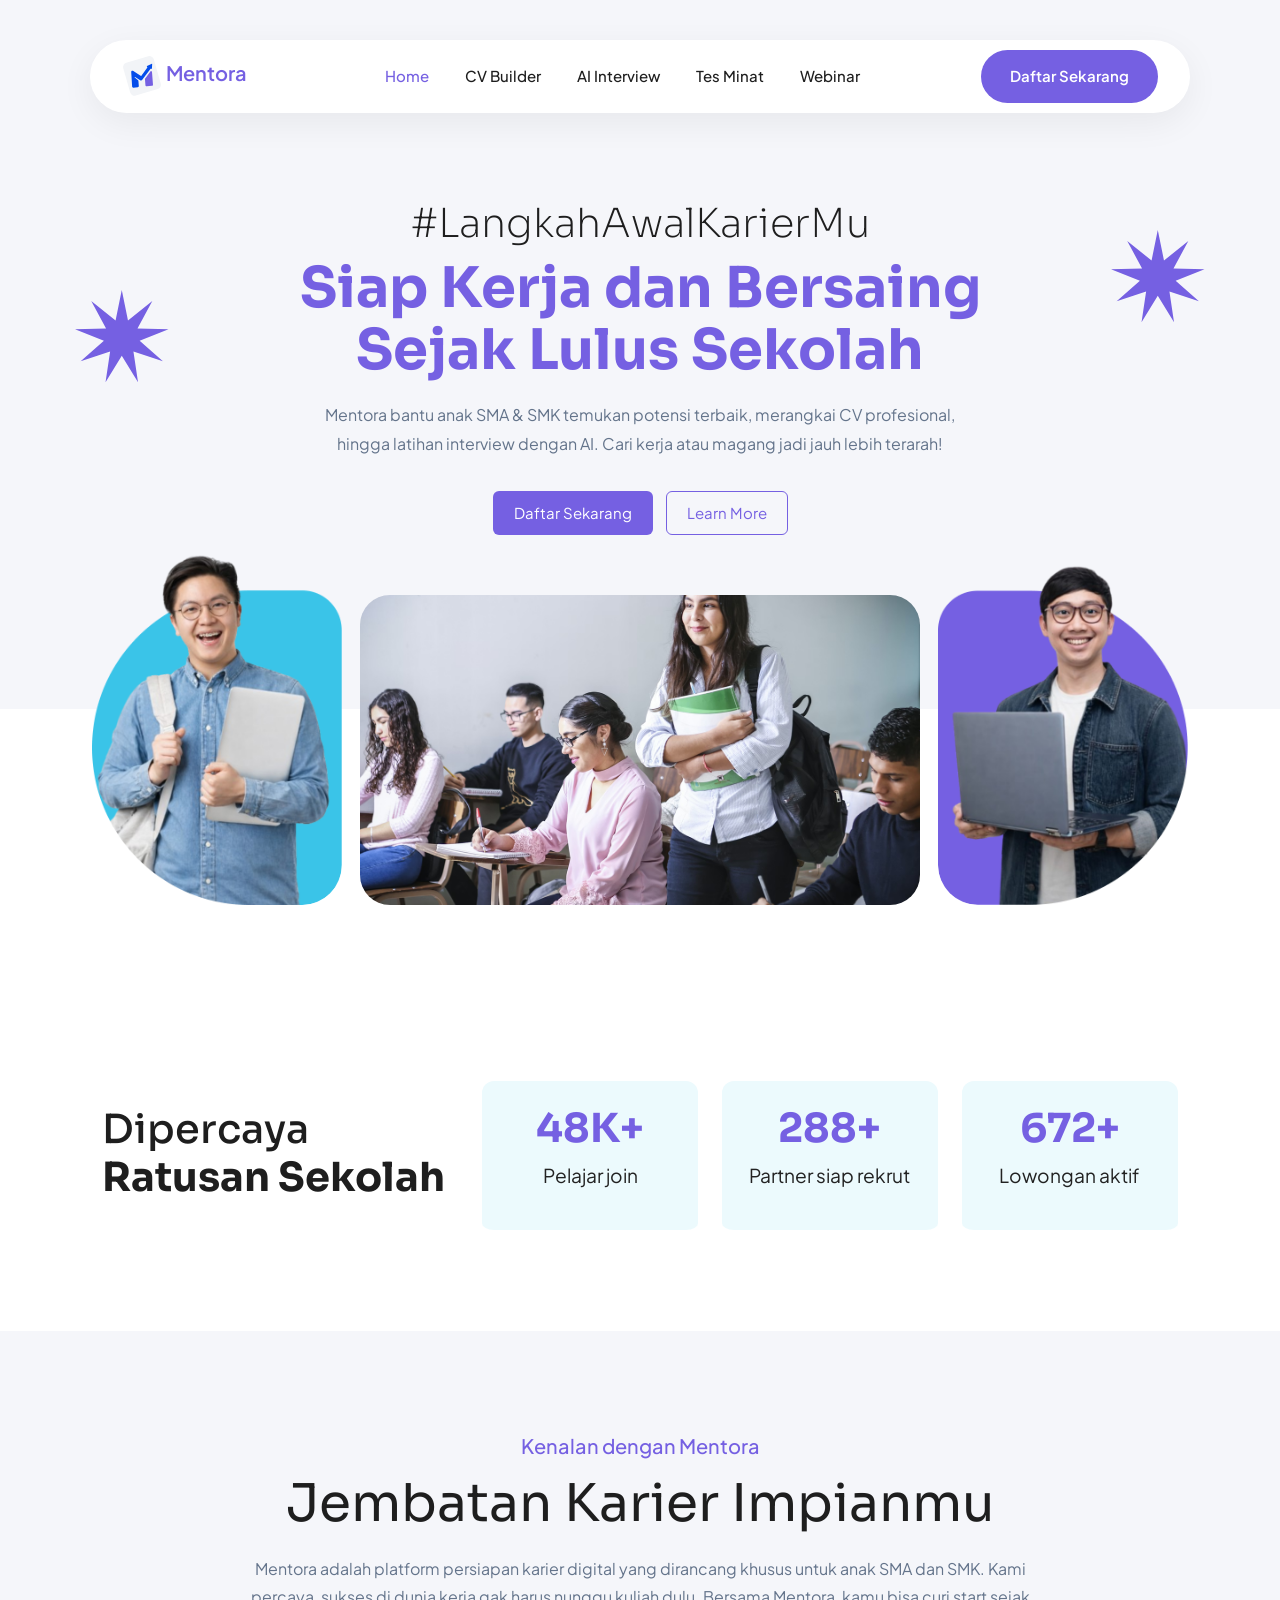
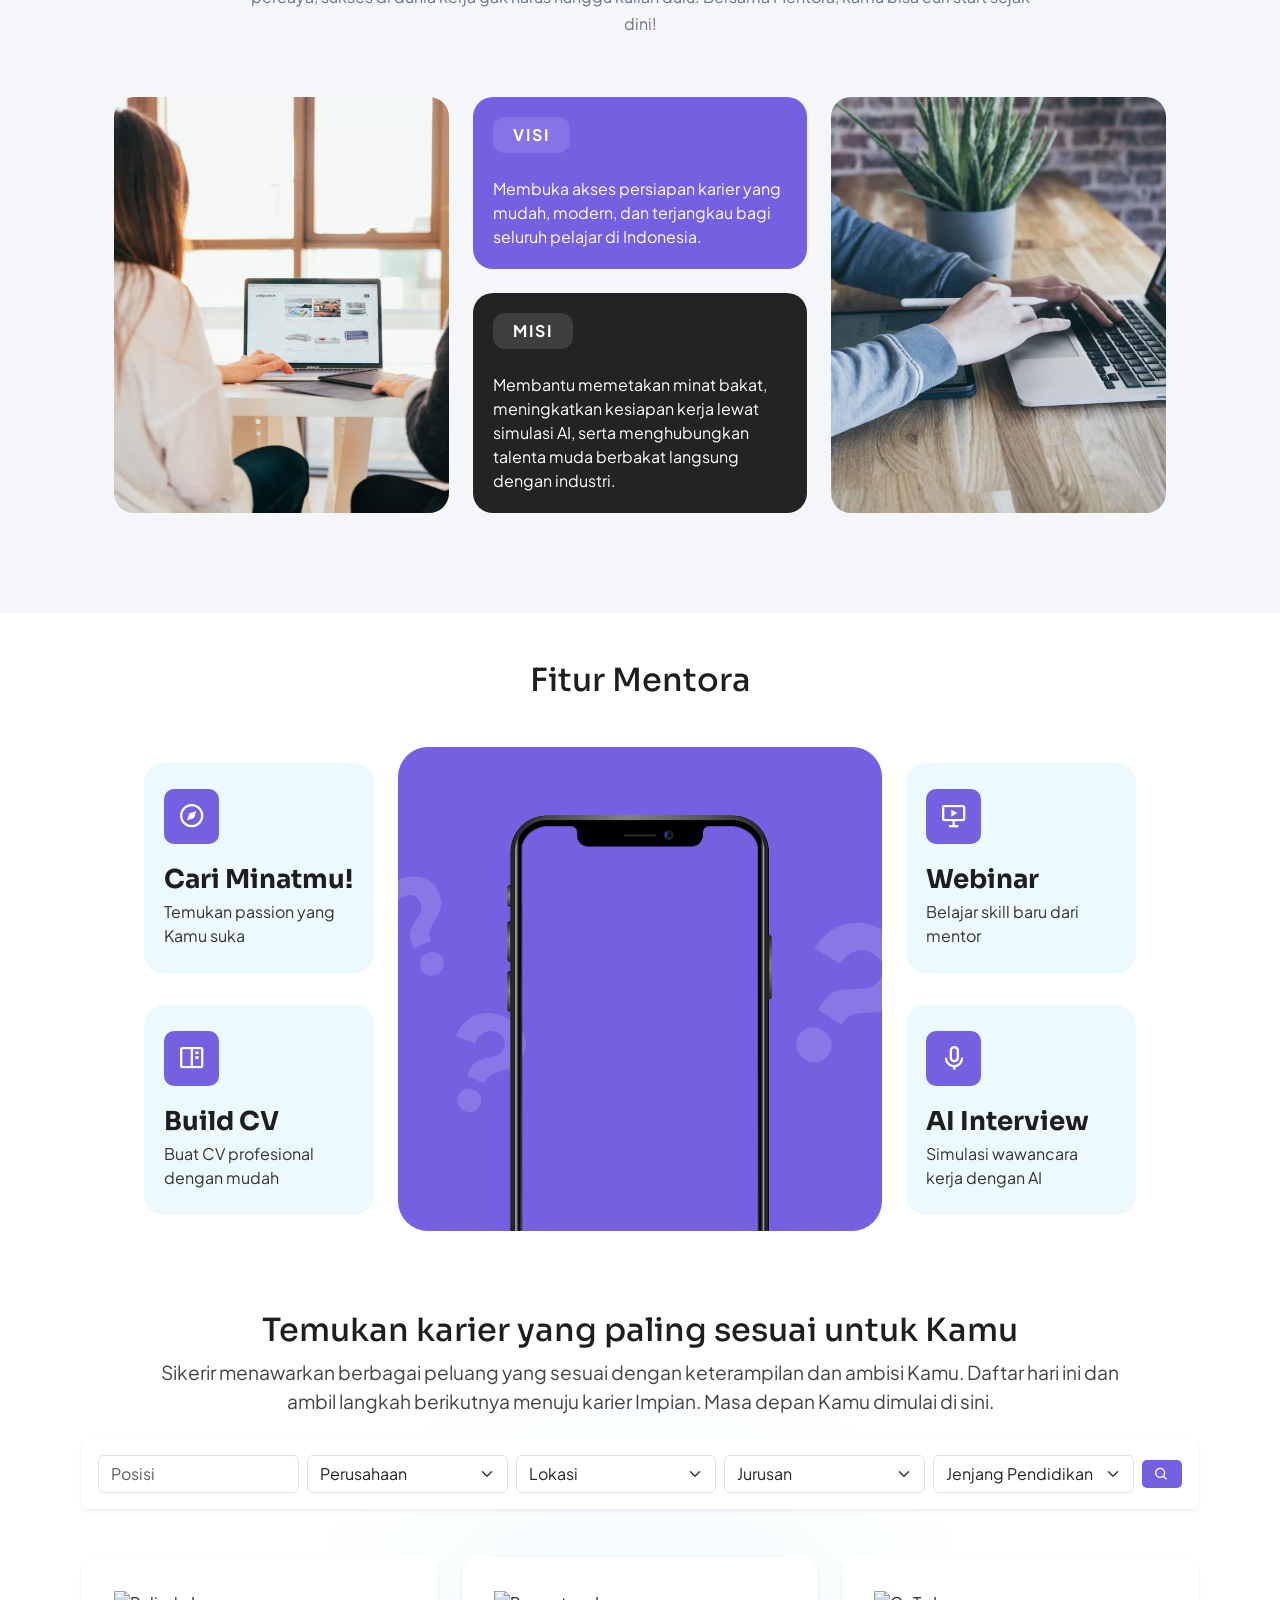
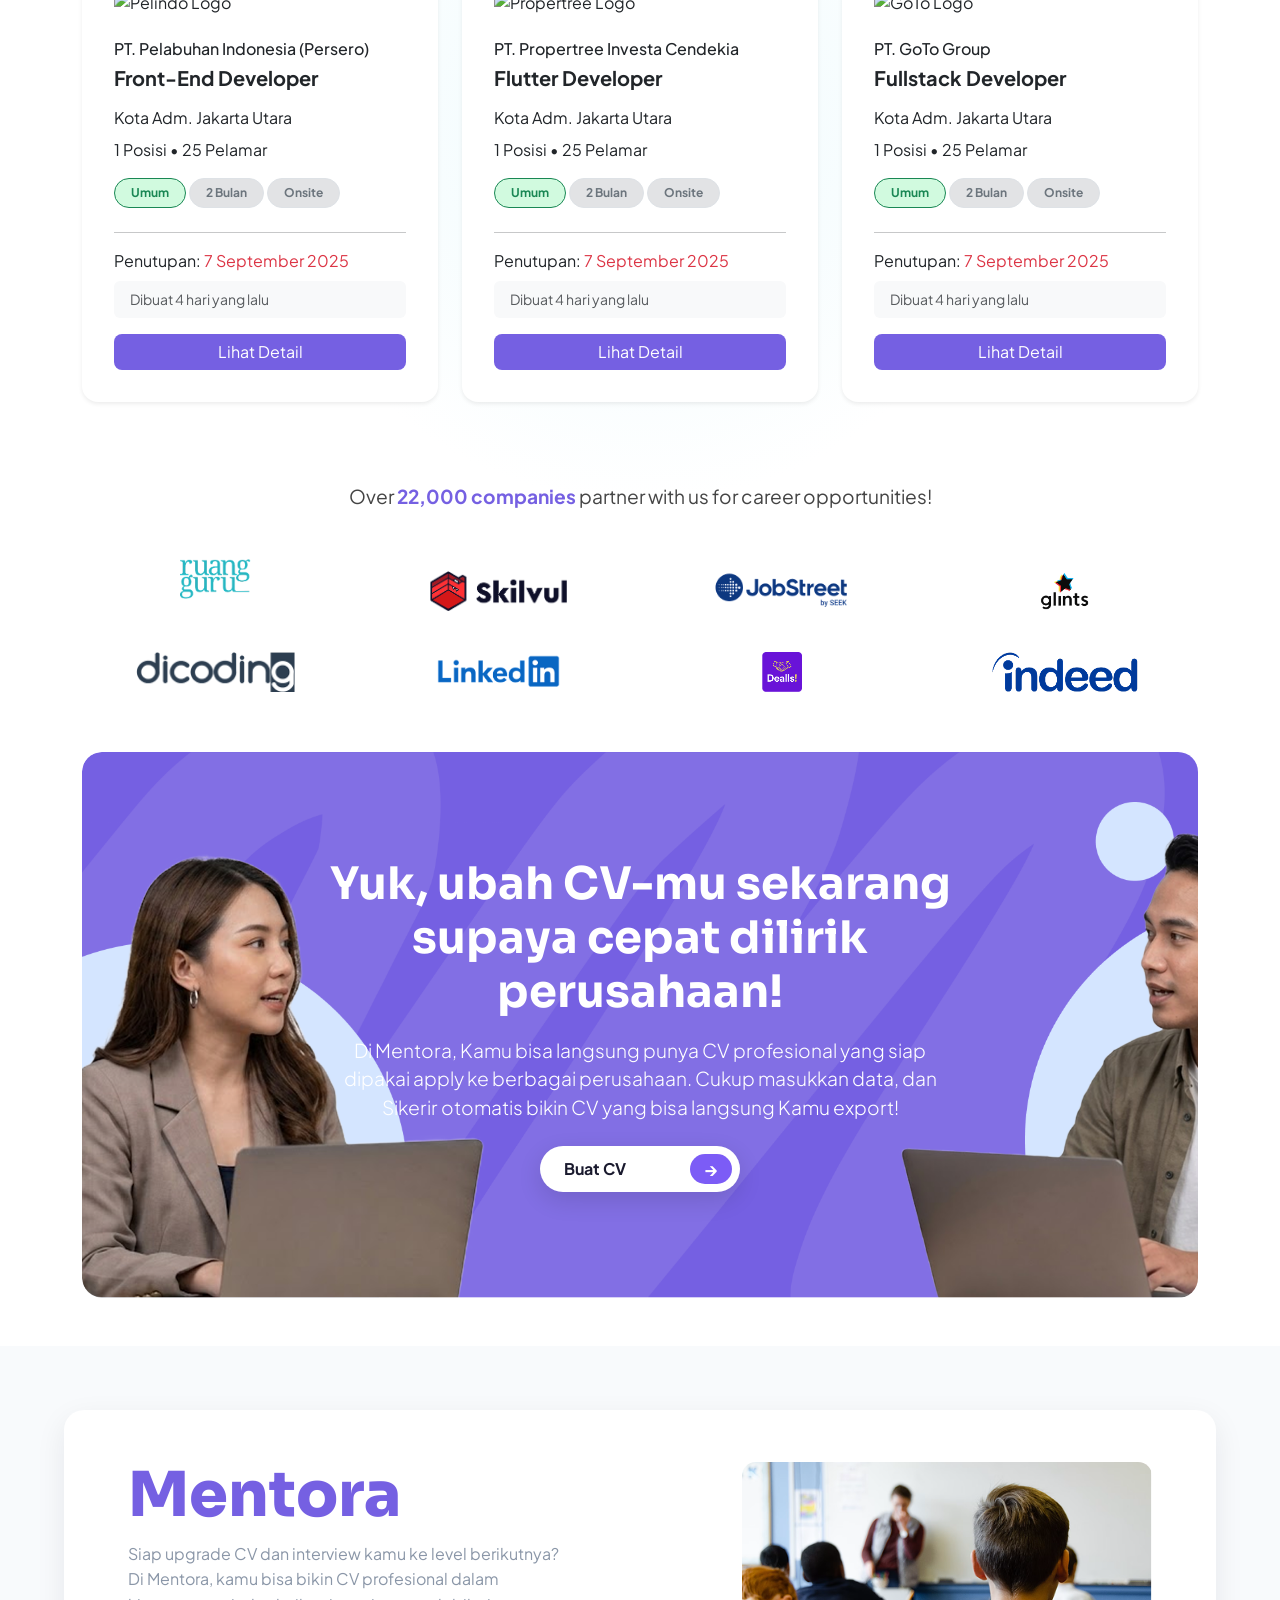
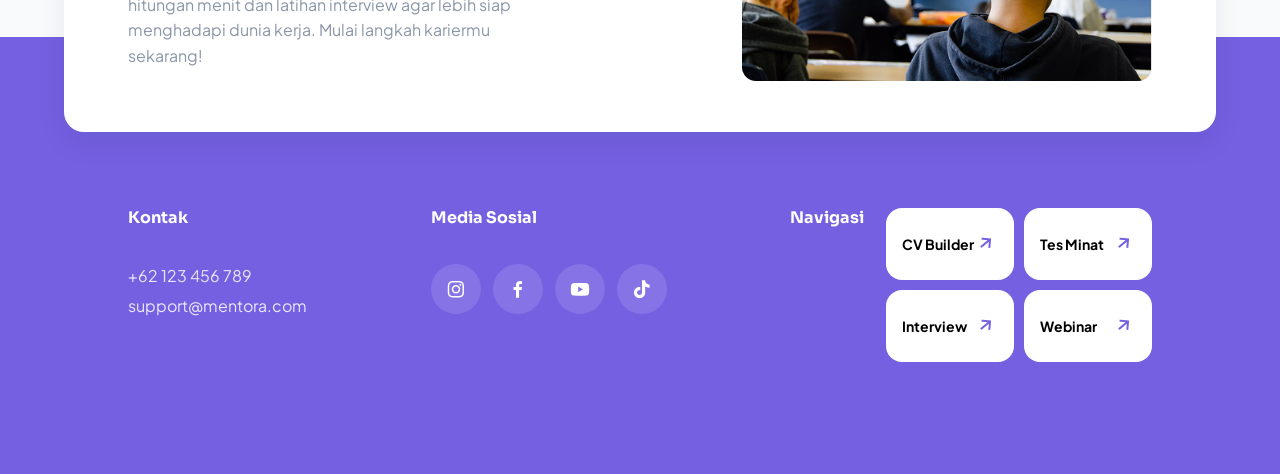
==== commit cc32abf0: "add video demo" ====
--- a/index.html
+++ b/index.html
@@ -29,7 +29,7 @@
         <div class="container">
 
             <!-- Logo -->
-            <a class="navbar-brand" href="/">
+            <a class="navbar-brand" href="#">
                 <img src="img/logo-mentora.svg" alt="Mentora" class="logo">
                 Mentora
             </a>
@@ -275,7 +275,7 @@
                     <img src="img/tanda-tanya.png" alt="Background" class="bg-question" />
                     <div class="phone-content">
                         <video class="phone-video" autoplay muted loop playsinline>
-                            <source src="videos/demo-sikerir.mp4" type="video/mp4" />
+                            <source src="videos/demo-mentora.mp4" type="video/mp4" />
                             Browser Kamu tidak support video tag.
                         </video>
                         <img src="img/phone.png" alt="Phone" class="phone-img" />
--- a/css/style.css
+++ b/css/style.css
@@ -21,6 +21,13 @@
     --font-heading: 'Sora', sans-serif;
 }
 
+* {
+  padding: 0;
+  margin: 0;
+  box-sizing: border-box;
+  scroll-behavior: smooth;
+}
+
 body {
     font-family: var(--font-main);
     color: var(--text-dark);
@@ -33,16 +40,6 @@
 h4,
 .heading-font {
     font-family: var(--font-heading);
-}
-
-/* Utilitas tambahan biar gampang dipanggil di HTML */
-/* contoh: <h1 class="text-primary-custom"> */
-.text-primary-custom {
-    color: var(--primary-color);
-}
-
-.bg-primary-custom {
-    background-color: var(--primary-color);
 }
 
 /* NAVBAR */
@@ -1180,10 +1177,7 @@
     }
 }
 
-/* =========================
-   FOOTER MENTORA (KANVASARA STYLE)
-========================= */
-
+/* FOOTER */
 footer {
   padding: 4rem;
   width: 100%;
@@ -1196,10 +1190,6 @@
   );
 }
 
-/* =========================
-   TOP SECTION
-========================= */
-
 footer .top {
   width: 100%;
   display: flex;
@@ -1232,7 +1222,6 @@
   line-height: 1.6;
 }
 
-/* IMAGE */
 footer .top .footer-image {
   width: 100%;
   display: flex;
@@ -1247,10 +1236,6 @@
   border-radius: 14px;
 }
 
-/* =========================
-   BOTTOM SECTION
-========================= */
-
 footer .bottom {
   padding: 3rem 4rem;
   display: flex;
@@ -1267,15 +1252,10 @@
   font-weight: 700;
 }
 
-/* =========================
-   LINKS (NO UNDERLINE FIX)
-========================= */
-
 footer a {
   text-decoration: none;
 }
 
-/* CONTACT LINKS */
 footer .footer-kontak a {
   color: rgba(255, 255, 255, 0.85);
   display: block;
@@ -1287,9 +1267,6 @@
   color: #ffffff;
 }
 
-/* =========================
-   SOCIAL ICONS
-========================= */
 
 footer .footer-sosmed div {
   display: flex;
@@ -1319,10 +1296,6 @@
   color: var(--primary-color);
   transform: translateY(-3px) scale(1.05);
 }
-
-/* =========================
-   NAVIGATION BUTTONS
-========================= */
 
 footer .footer-nav {
   display: flex;
@@ -1372,40 +1345,225 @@
   transform: rotate(40deg) translateX(4px);
 }
 
-/* =========================
-   RESPONSIVE
-========================= */
-
-@media (max-width: 768px) {
+/* Media Queries */
+@media (max-width: 1120px) and (min-width: 1020px) {
+  footer .bottom {
+    display: flex;
+    flex-wrap: wrap;
+    justify-content: space-between;
+    align-items: flex-start;
+  }
+
+  footer .bottom .footer-nav {
+    gap: 0;
+  }
+
+  footer .footer-nav {
+    width: 100%;
+    margin-top: 2rem;
+    display: flex;
+    justify-content: center;
+  }
+
+  footer .bottom .footer-nav {
+    flex-direction: column;
+  }
+
+  footer .bottom .footer-nav div {
+    padding: 0;
+    grid-template-columns: 1fr 1fr 1fr 1fr;
+    gap: 10px;
+  }
+}
+
+@media (max-width: 1020px) and (min-width: 968px) {
+  footer .bottom {
+    display: flex;
+    flex-wrap: wrap;
+    justify-content: space-between;
+    align-items: flex-start;
+  }
+
+  footer .bottom .footer-nav {
+    gap: 0;
+  }
+
+  footer .footer-nav {
+    width: 100%;
+    margin-top: 2rem;
+    display: flex;
+    justify-content: center;
+  }
+
+  footer .bottom .footer-nav {
+    flex-direction: column;
+  }
+
+  footer .bottom .footer-nav div {
+    padding: 0;
+    gap: 10px;
+  }
+}
+
+@media (max-width: 968px) and (min-width: 767px) {
+  footer .top {
+    flex-direction: column;
+    justify-content: center;
+    gap: 40px;
+  }
+
+  footer .top .footer-text {
+    text-align: center;
+    align-items: center;
+    justify-content: center;
+  }
+
+  footer .top .footer-image {
+    width: 130%;
+    height: 200px;
+    justify-content: center;
+  }
+
+  footer .top p {
+    width: 100%;
+  }
+
+  footer .bottom {
+    display: flex;
+    flex-wrap: wrap;
+    justify-content: space-between;
+    align-items: flex-start;
+  }
+
+  footer .bottom .footer-nav {
+    gap: 0;
+  }
+
+  footer .footer-nav {
+    width: 100%;
+    margin-top: 2rem;
+    display: flex;
+    justify-content: center;
+  }
+
+  footer .bottom .footer-nav {
+    flex-direction: column;
+  }
+
+  footer .bottom .footer-nav div {
+    padding: 0;
+    gap: 10px;
+  }
+}
+
+@media (max-width: 767px) and (min-width: 481px) {
+  footer .top {
+    padding: 2rem 3rem;
+    flex-direction: column;
+    justify-content: center;
+    gap: 40px;
+  }
+
+  footer .top .footer-text {
+    text-align: center;
+    align-items: center;
+    justify-content: center;
+  }
+
+  footer .top .footer-image {
+    width: 130%;
+    height: 200px;
+    justify-content: center;
+  }
+
+  footer .top p {
+    width: 100%;
+  }
+
+  footer .bottom {
+    display: flex;
+    flex-wrap: wrap;
+    justify-content: space-between;
+    align-items: flex-start;
+    padding: 2rem 0;
+  }
+
+  footer .bottom .footer-nav {
+    gap: 0;
+  }
+
+  footer .footer-nav {
+    width: 100%;
+    display: flex;
+    justify-content: center;
+  }
+
+  footer .bottom .footer-nav {
+    flex-direction: column;
+  }
+
+  footer .bottom .footer-nav div {
+    padding: 0;
+    gap: 10px;
+  }
+}
+
+@media (max-width: 480px) {
   footer {
     padding: 2.5rem;
   }
 
   footer .top {
+    padding: 2rem 2rem;
     flex-direction: column;
+    justify-content: center;
+    gap: 40px;
+  }
+
+  footer .top .footer-text {
     text-align: center;
-    gap: 2rem;
+    align-items: center;
+    justify-content: center;
+  }
+
+  footer .top .footer-image {
+    width: 130%;
+    height: 200px;
+    justify-content: center;
   }
 
   footer .top p {
     width: 100%;
   }
 
-  footer .top .footer-image {
-    justify-content: center;
-  }
-
-  footer .top .footer-image img {
-    width: 100%;
-  }
-
   footer .bottom {
+    display: flex;
+    flex-wrap: wrap;
+    justify-content: space-between;
+    align-items: flex-start;
+    padding: 2rem 0;
+  }
+
+  footer .bottom .footer-nav {
+    gap: 0;
+  }
+
+  footer .footer-nav {
+    width: 100%;
+    display: flex;
+    justify-content: center;
+  }
+
+  footer .bottom .footer-nav {
     flex-direction: column;
-    gap: 2rem;
-    padding: 2rem 0;
-  }
-
-  footer .footer-nav div {
-    grid-template-columns: 1fr;
+  }
+
+  footer .bottom .footer-nav div {
+    padding: 0;
+    gap: 10px;
+  }
+
+  footer .top .footer-text h2 {
+    font-size: 42px;
   }
 }
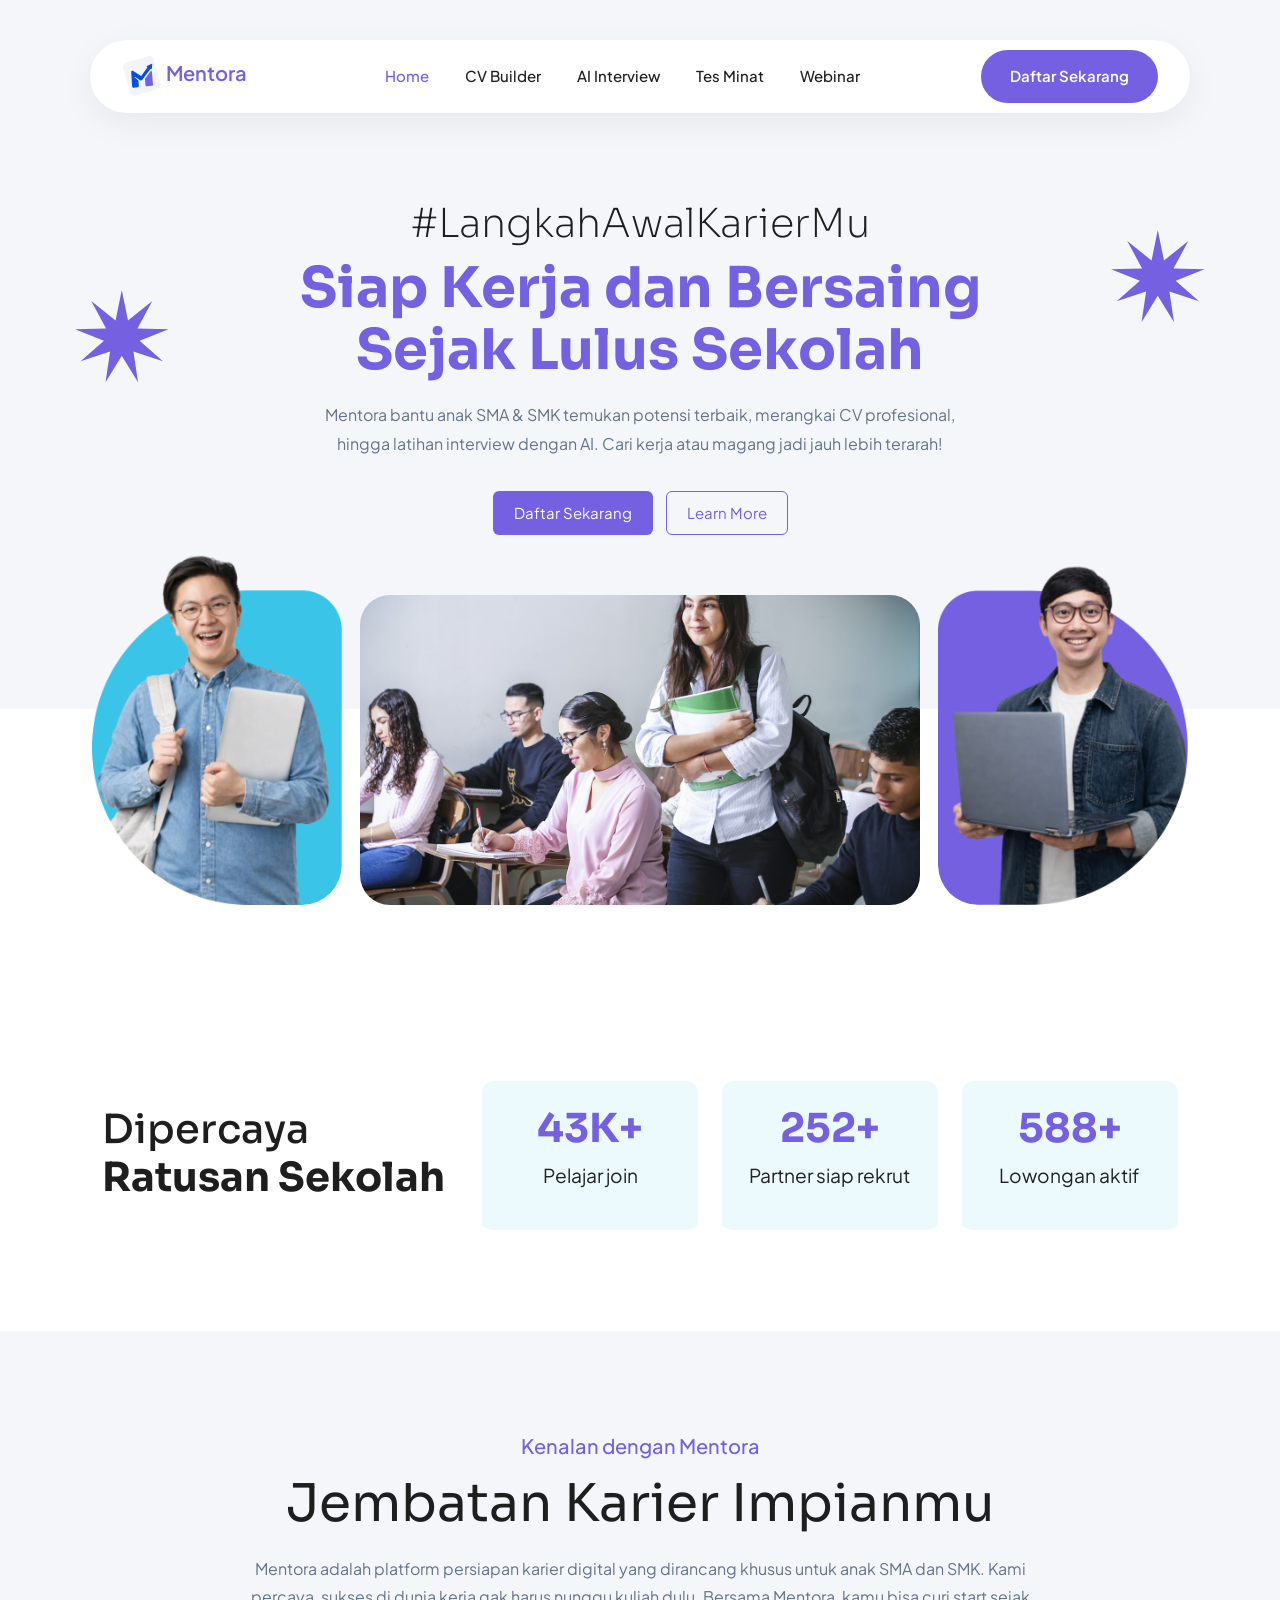
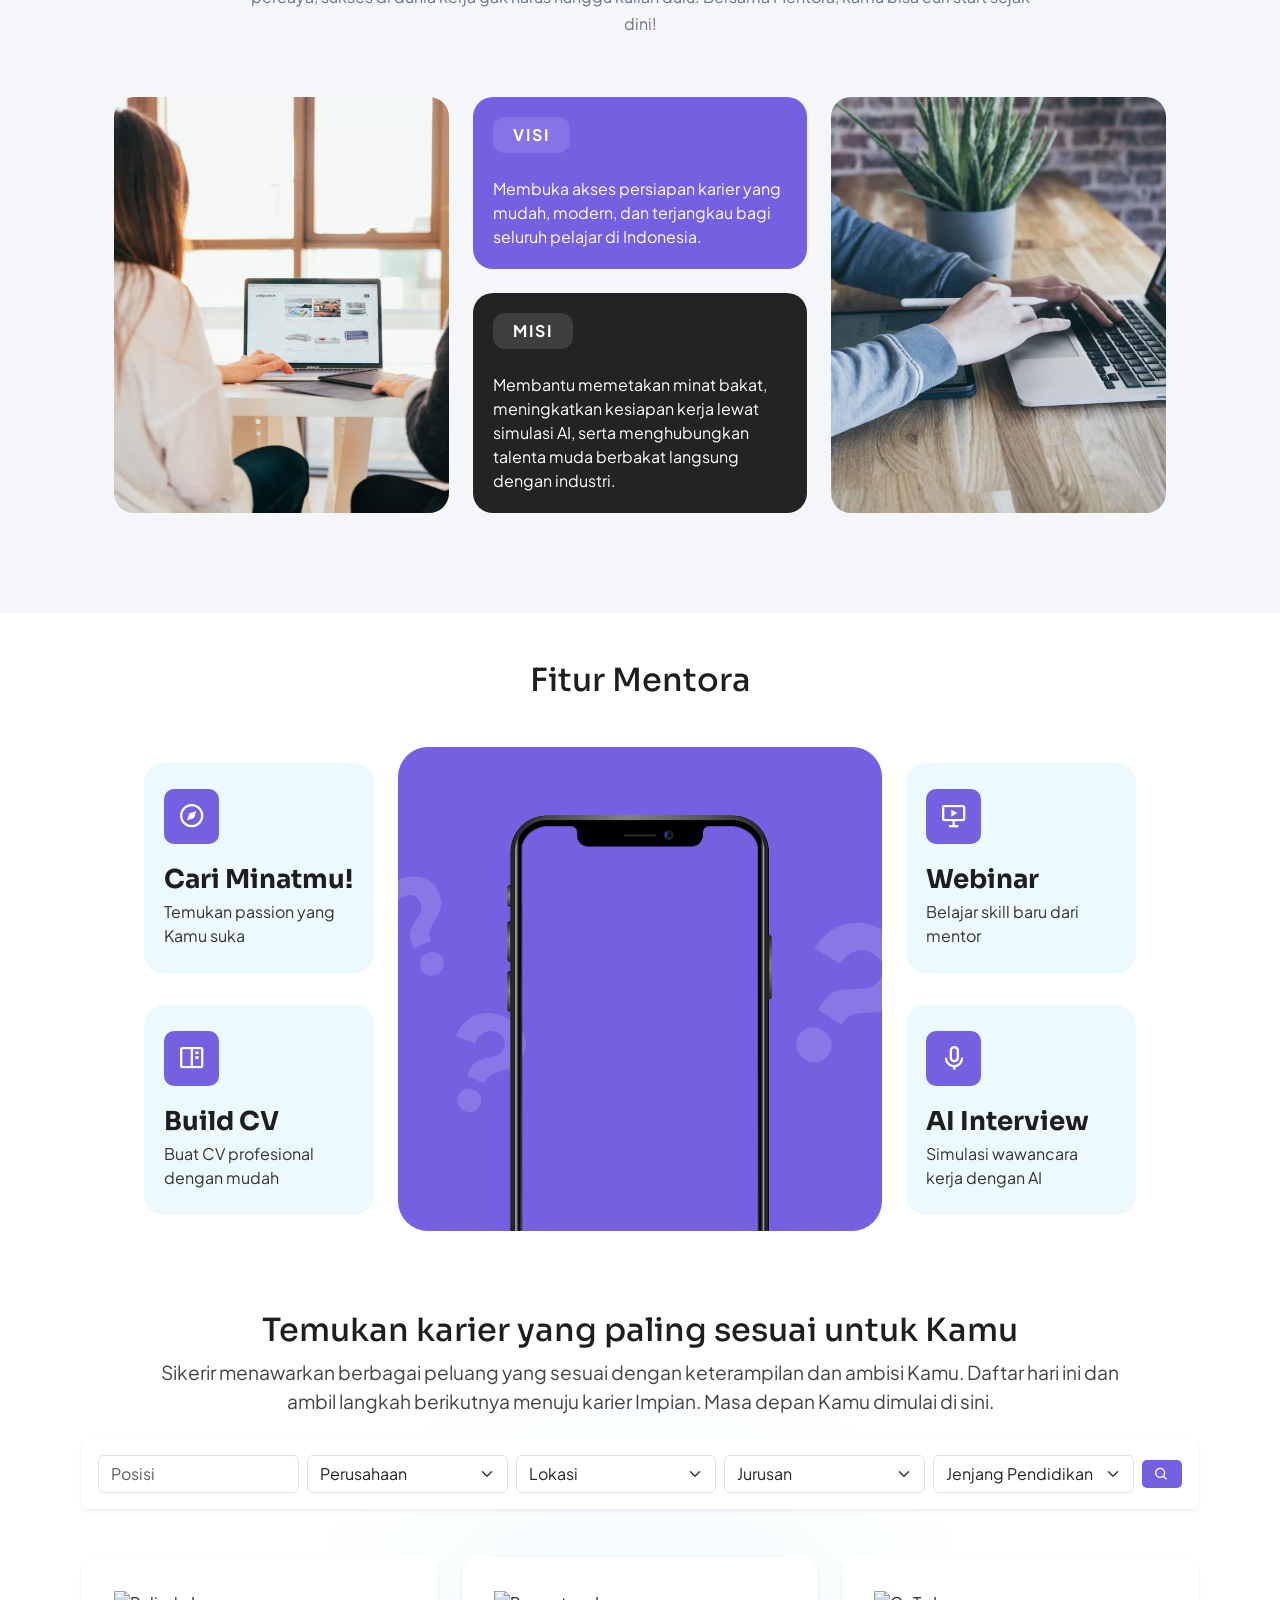
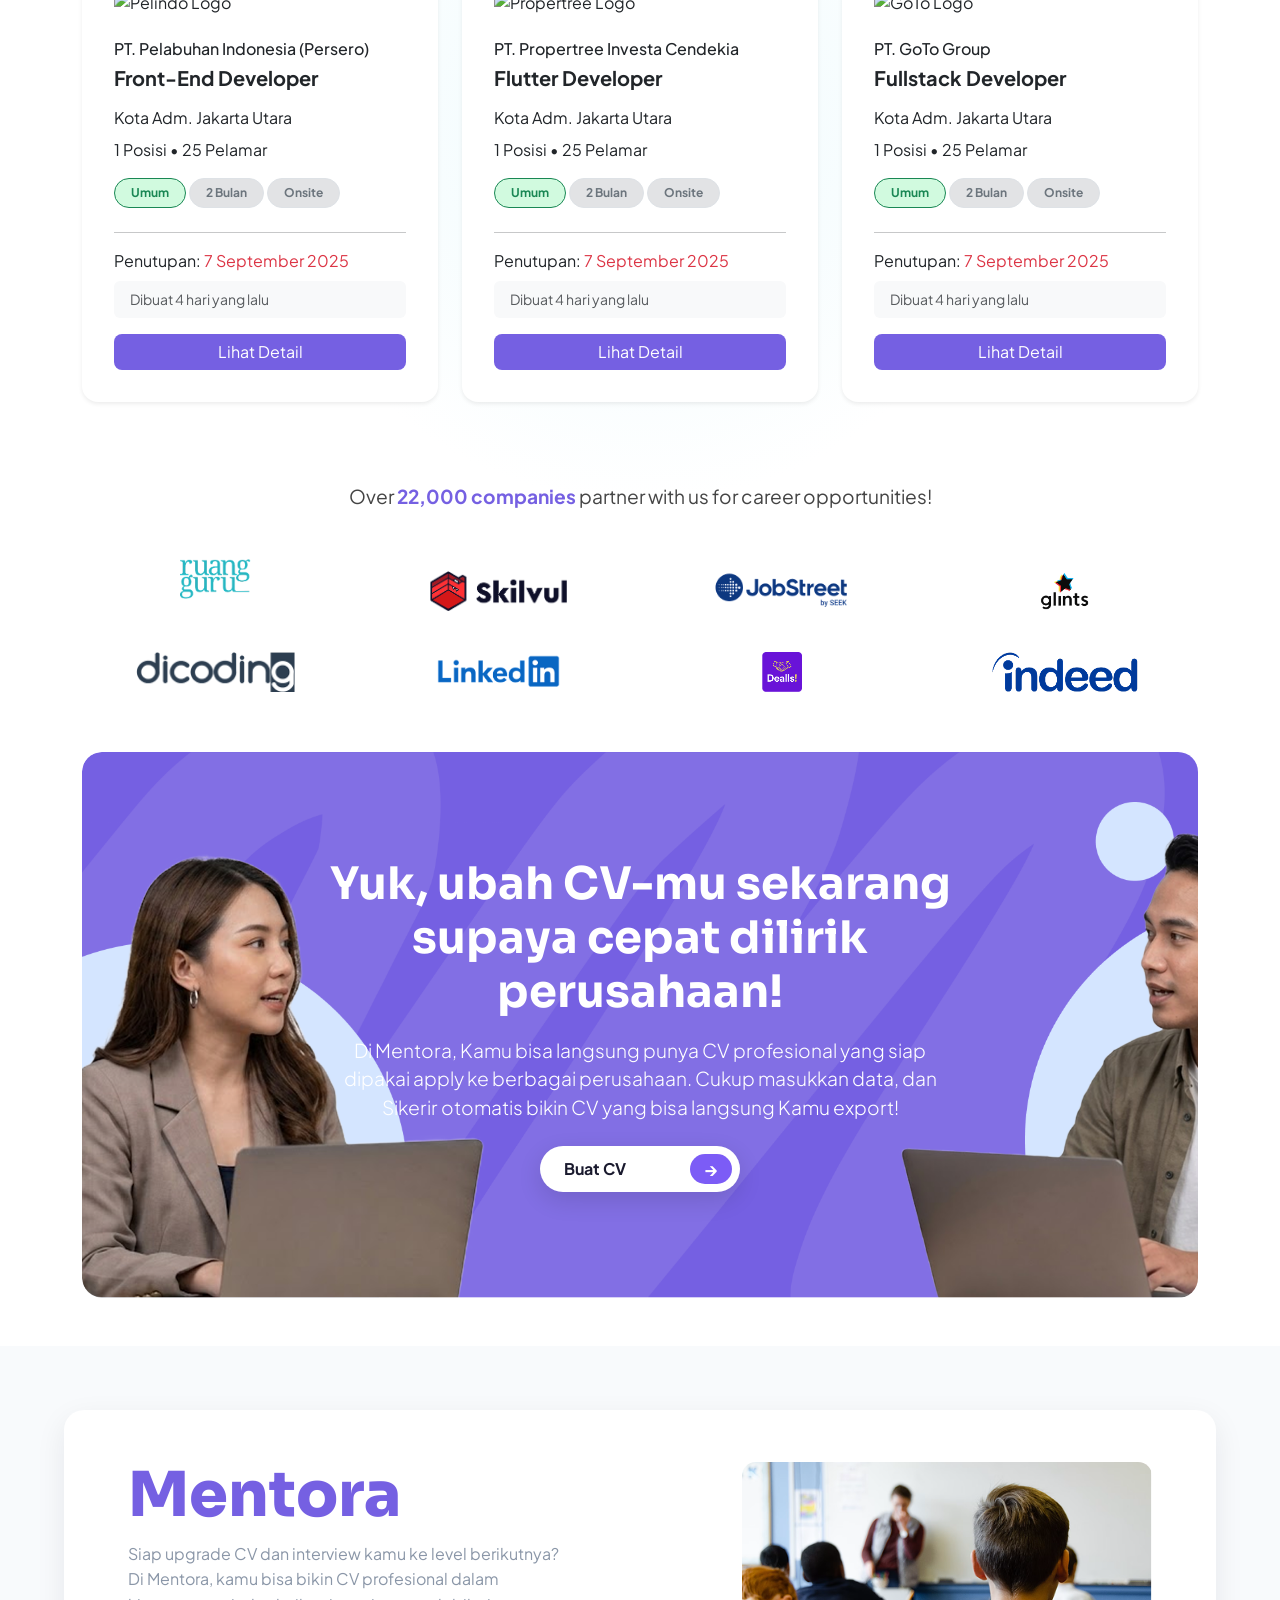
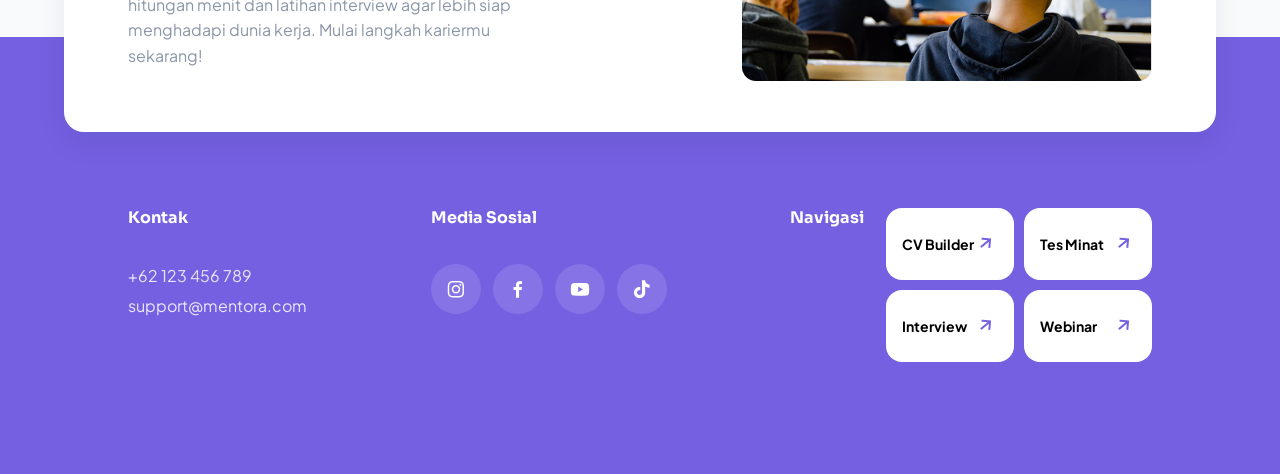
==== commit 2d977fa0: "fix fitur section" ====
--- a/index.html
+++ b/index.html
@@ -249,7 +249,7 @@
             <!-- Left Cards -->
             <div
                 class="col-md-12 col-lg-3 d-flex flex-column flex-md-row flex-lg-column gap-3 gap-lg-0 justify-content-between order-2 order-lg-1">
-                <a href="quiz.html" class="card-fitur-link">
+                <a href="interest-test.html" class="card-fitur-link">
                     <div class="card-fitur my-md-3">
                         <div class="card-icon">
                             <i class="bx bx-compass"></i>
@@ -295,7 +295,7 @@
                         <p>Belajar skill baru dari mentor</p>
                     </div>
                 </a>
-                <a href="#karir" class="card-fitur-link">
+                <a href="quiz/welcome.html" class="card-fitur-link">
                     <div class="card-fitur my-md-3">
                         <div class="card-icon">
                             <i class="bx bx-microphone"></i>
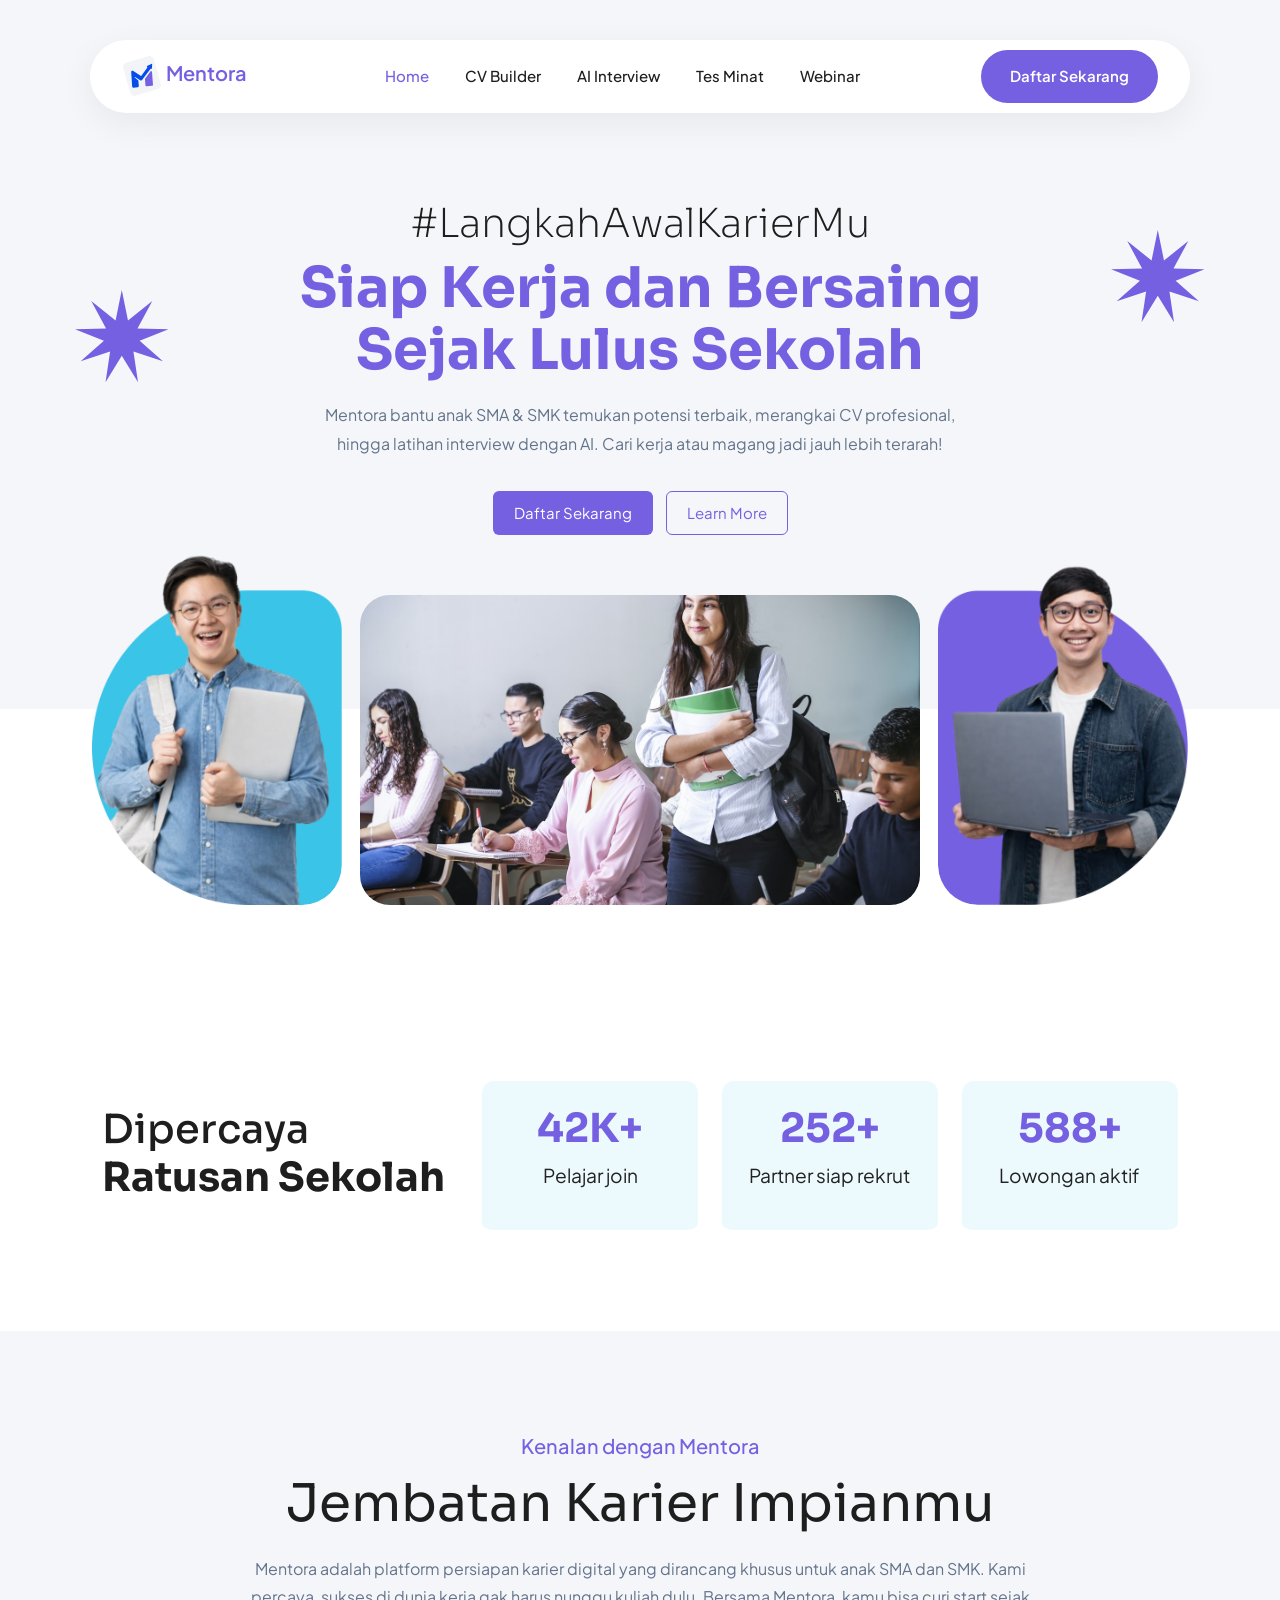
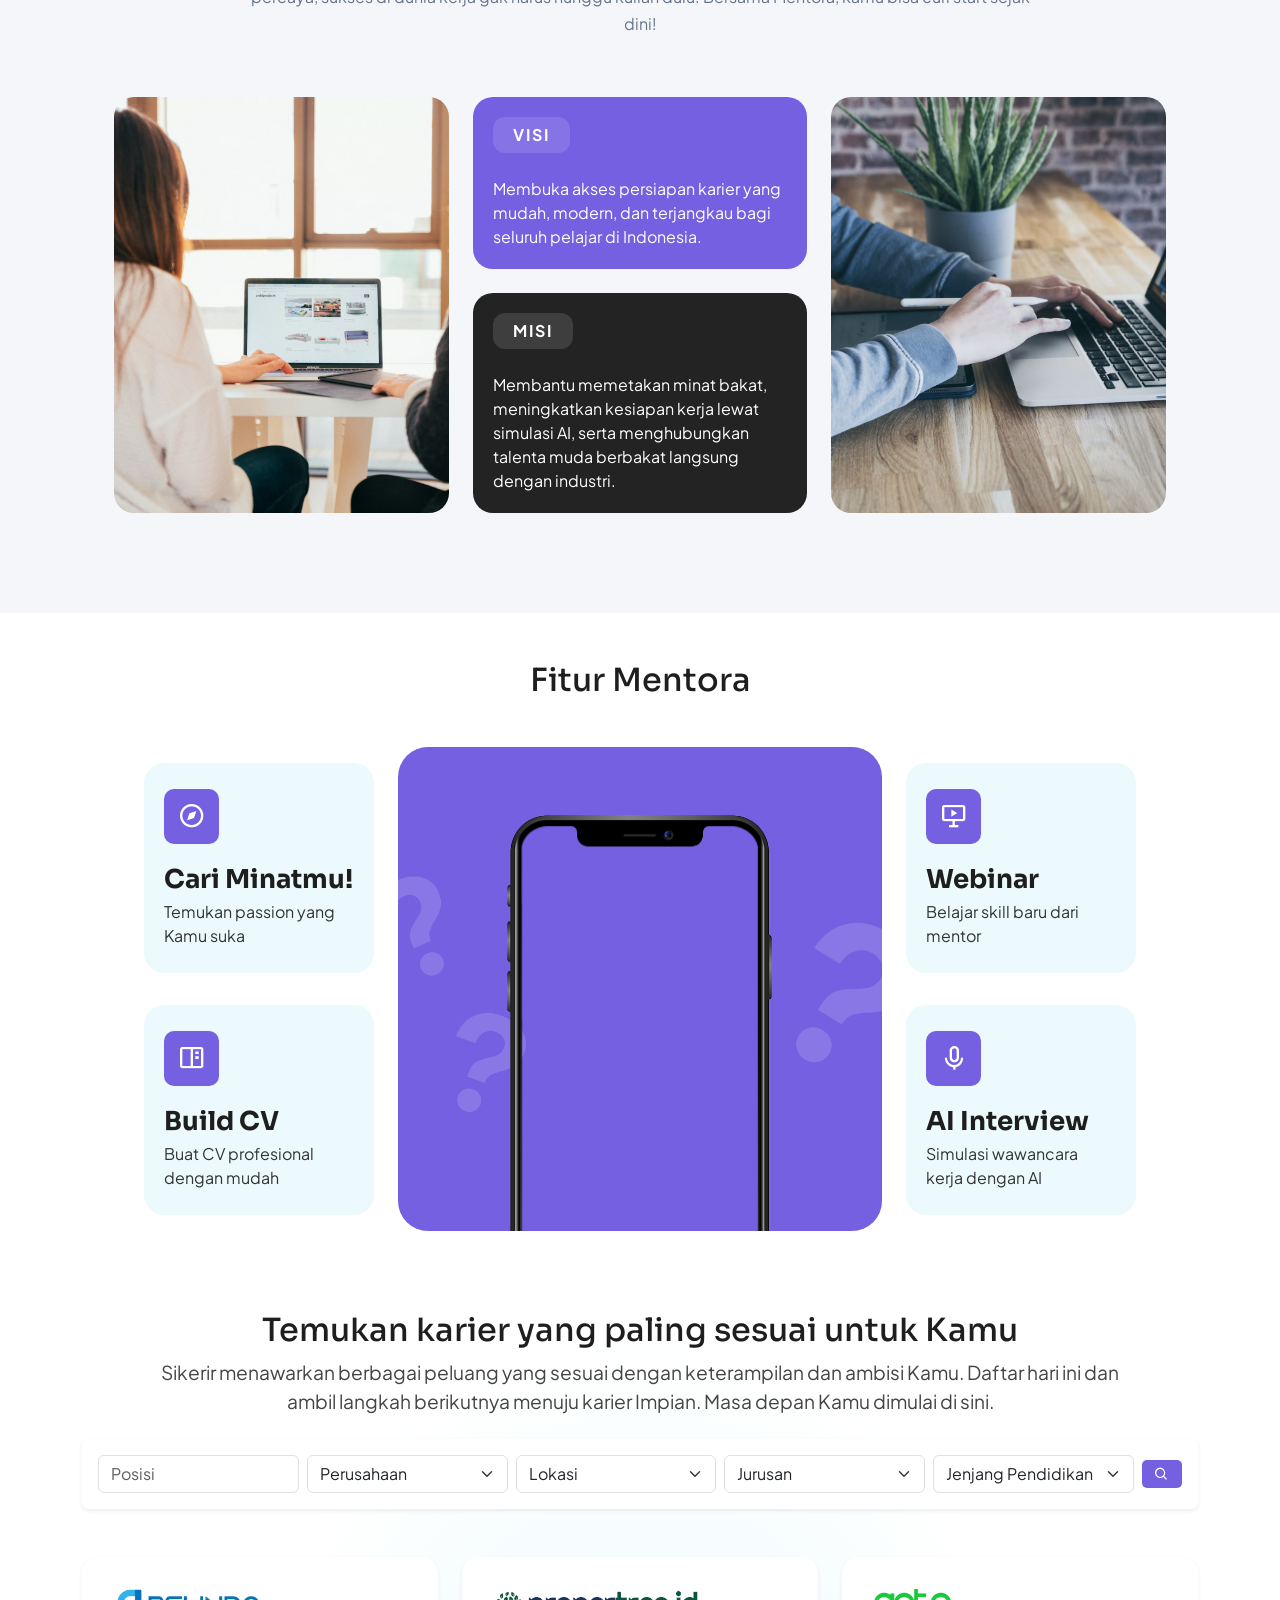
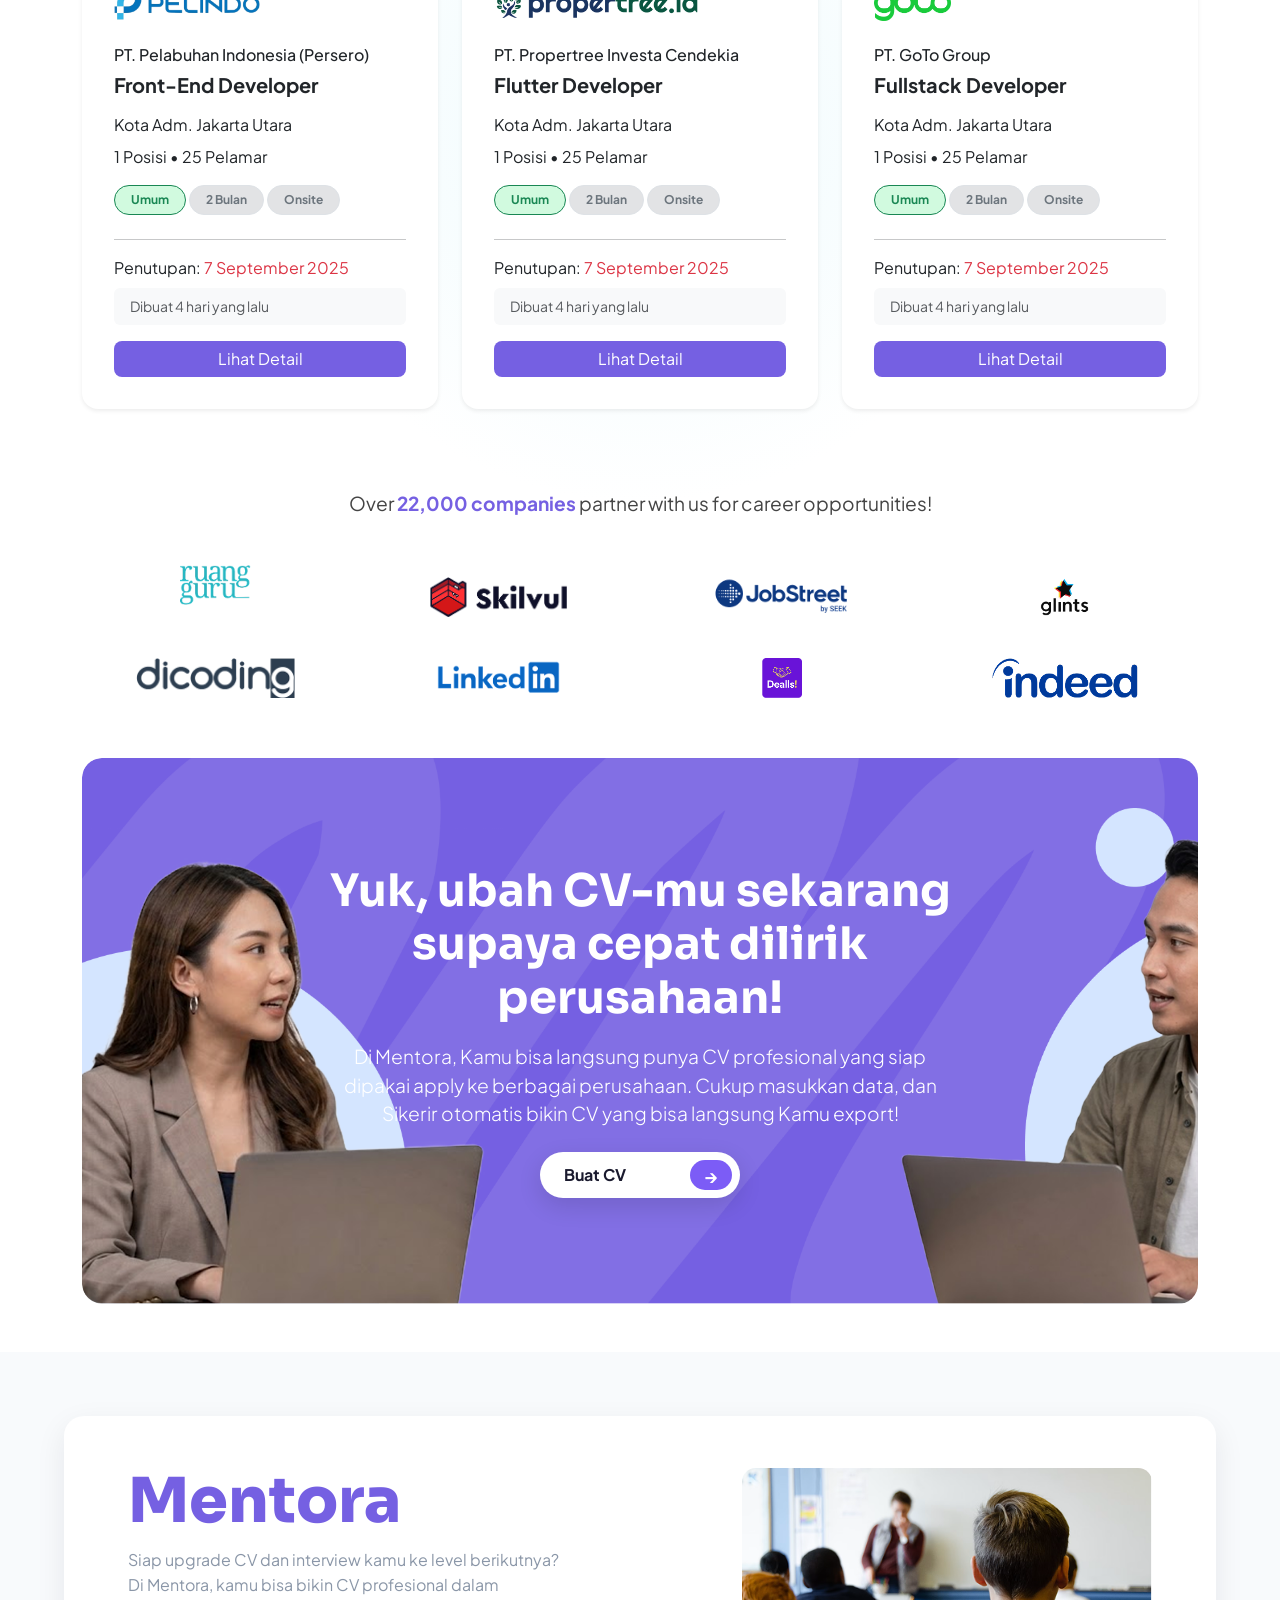
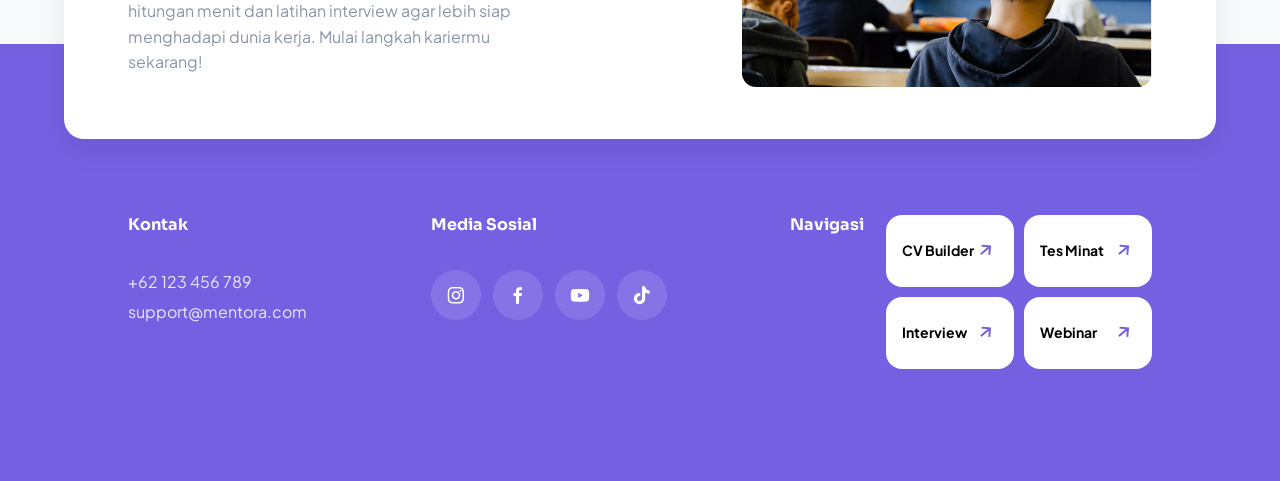
==== commit 25bb2fc5: "+- karir" ====
--- a/index.html
+++ b/index.html
@@ -17,7 +17,6 @@
         rel="stylesheet">
 
     <link rel="stylesheet" href="css/style.css">
-    <link rel="stylesheet" href="css/tes.css" />
     <!-- Favicon -->
     <link rel="shortcut icon" href="img/logo-mentora.svg" type="image/x-icon" />
 
@@ -388,7 +387,7 @@
                             <!-- Logo -->
                             <div class="mb-4">
                                 <!-- Image Source : https://upload.wikimedia.org/wikipedia/commons/6/69/Logo_Baru_Pelindo_%282021%29.png -->
-                                <img src="images/pelindo-logo.png" alt="Pelindo Logo" style="height: 32px;" />
+                                <img src="img/pelindo-logo.png" alt="Pelindo Logo" style="height: 32px;" />
                             </div>
                             <!-- Perusahaan -->
                             <h6 class="mb-2 light-grey">
@@ -439,7 +438,7 @@
                         <div class="card-body">
                             <div class="mb-4">
                                 <!-- Image Source : https://propertree.id/images/brand/logopropertree.png -->
-                                <img src="images/propertree logo.png" alt="Propertree Logo"
+                                <img src="img/propertree logo.png" alt="Propertree Logo"
                                     style="height: 32px; object-fit: contain; max-width: 100%;" />
                             </div>
                             <h6 class="light-grey mb-2">PT. Propertree Investa Cendekia</h6>
@@ -481,7 +480,7 @@
                         <div class="card-body">
                             <div class="mb-4">
                                 <!-- Image Source : https://upload.wikimedia.org/wikipedia/commons/2/2b/GoTo_logo.png -->
-                                <img src="images/goto logo.png" alt="GoTo Logo" style="height: 32px;" />
+                                <img src="img/goto logo.png" alt="GoTo Logo" style="height: 32px;" />
                             </div>
                             <h6 class="light-grey mb-2">PT. GoTo Group</h6>
                             <h5 class="fw-bold mb-3">Fullstack Developer</h5>
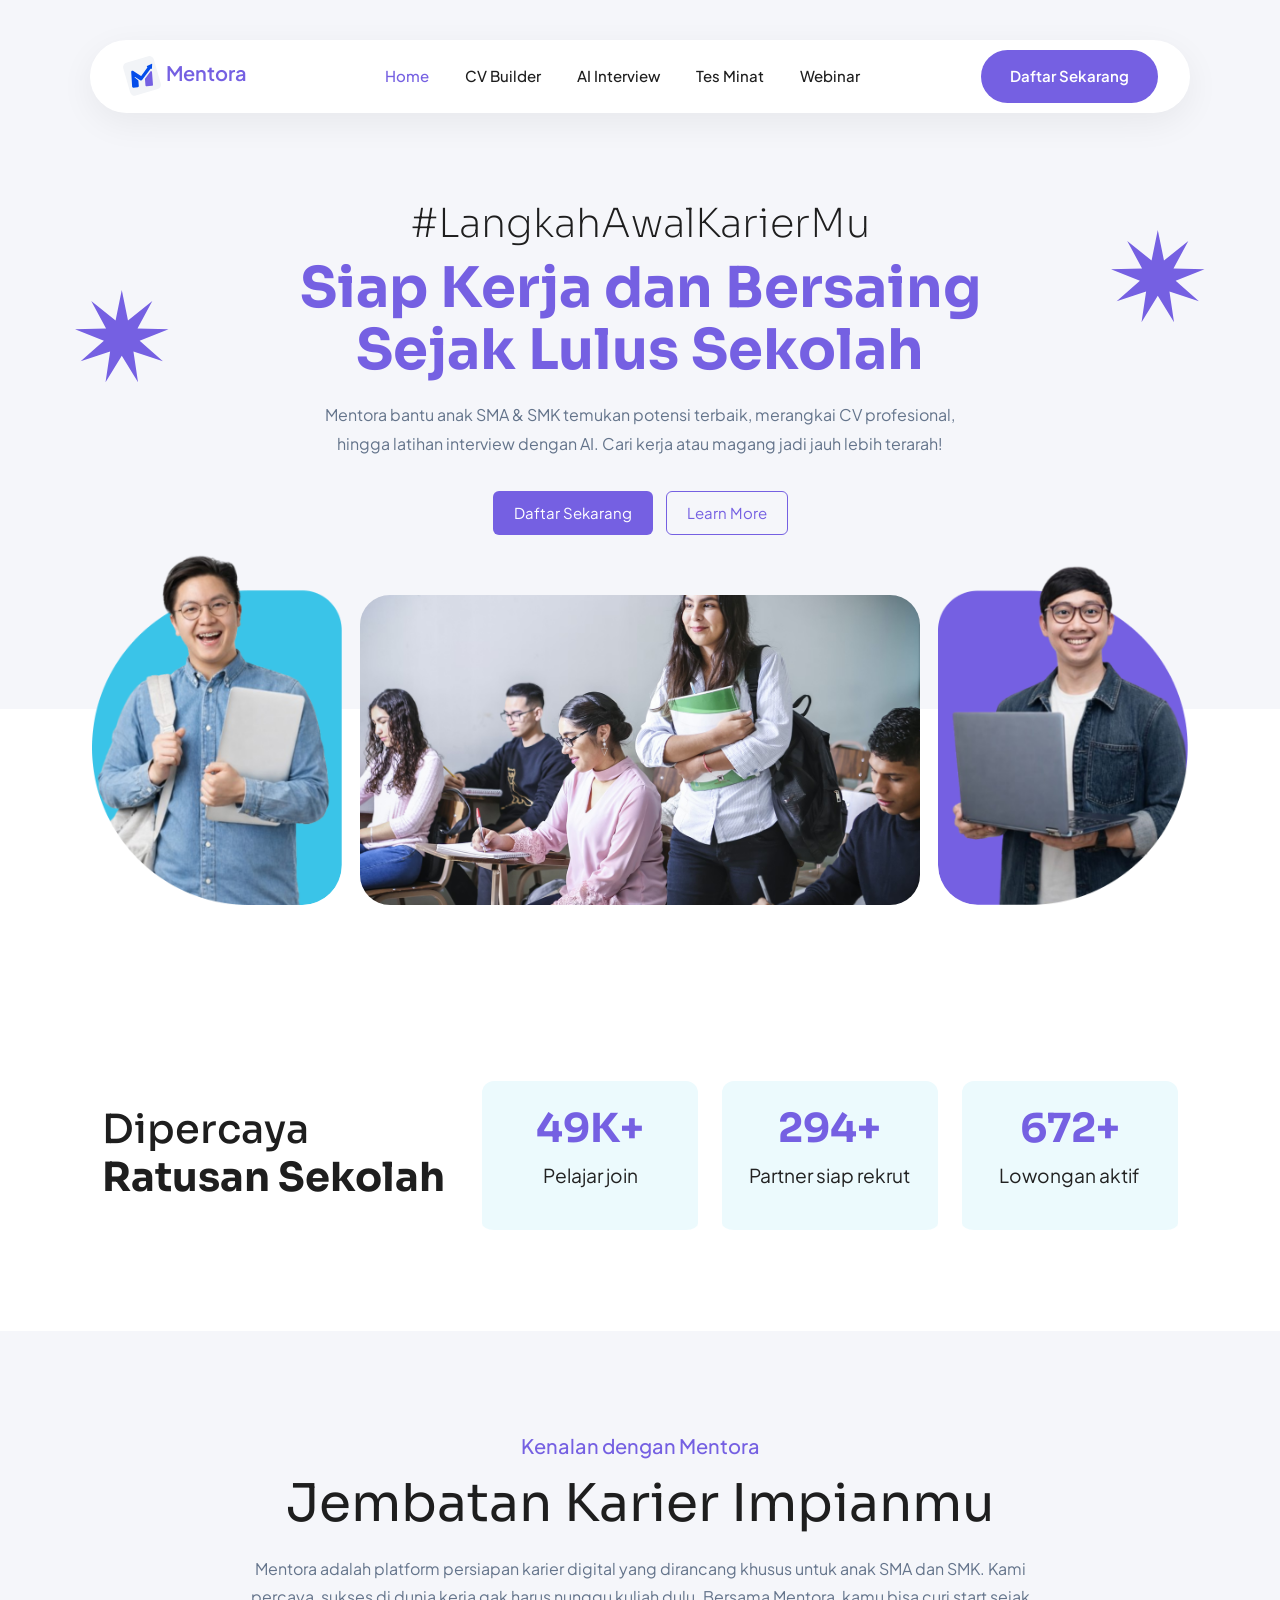
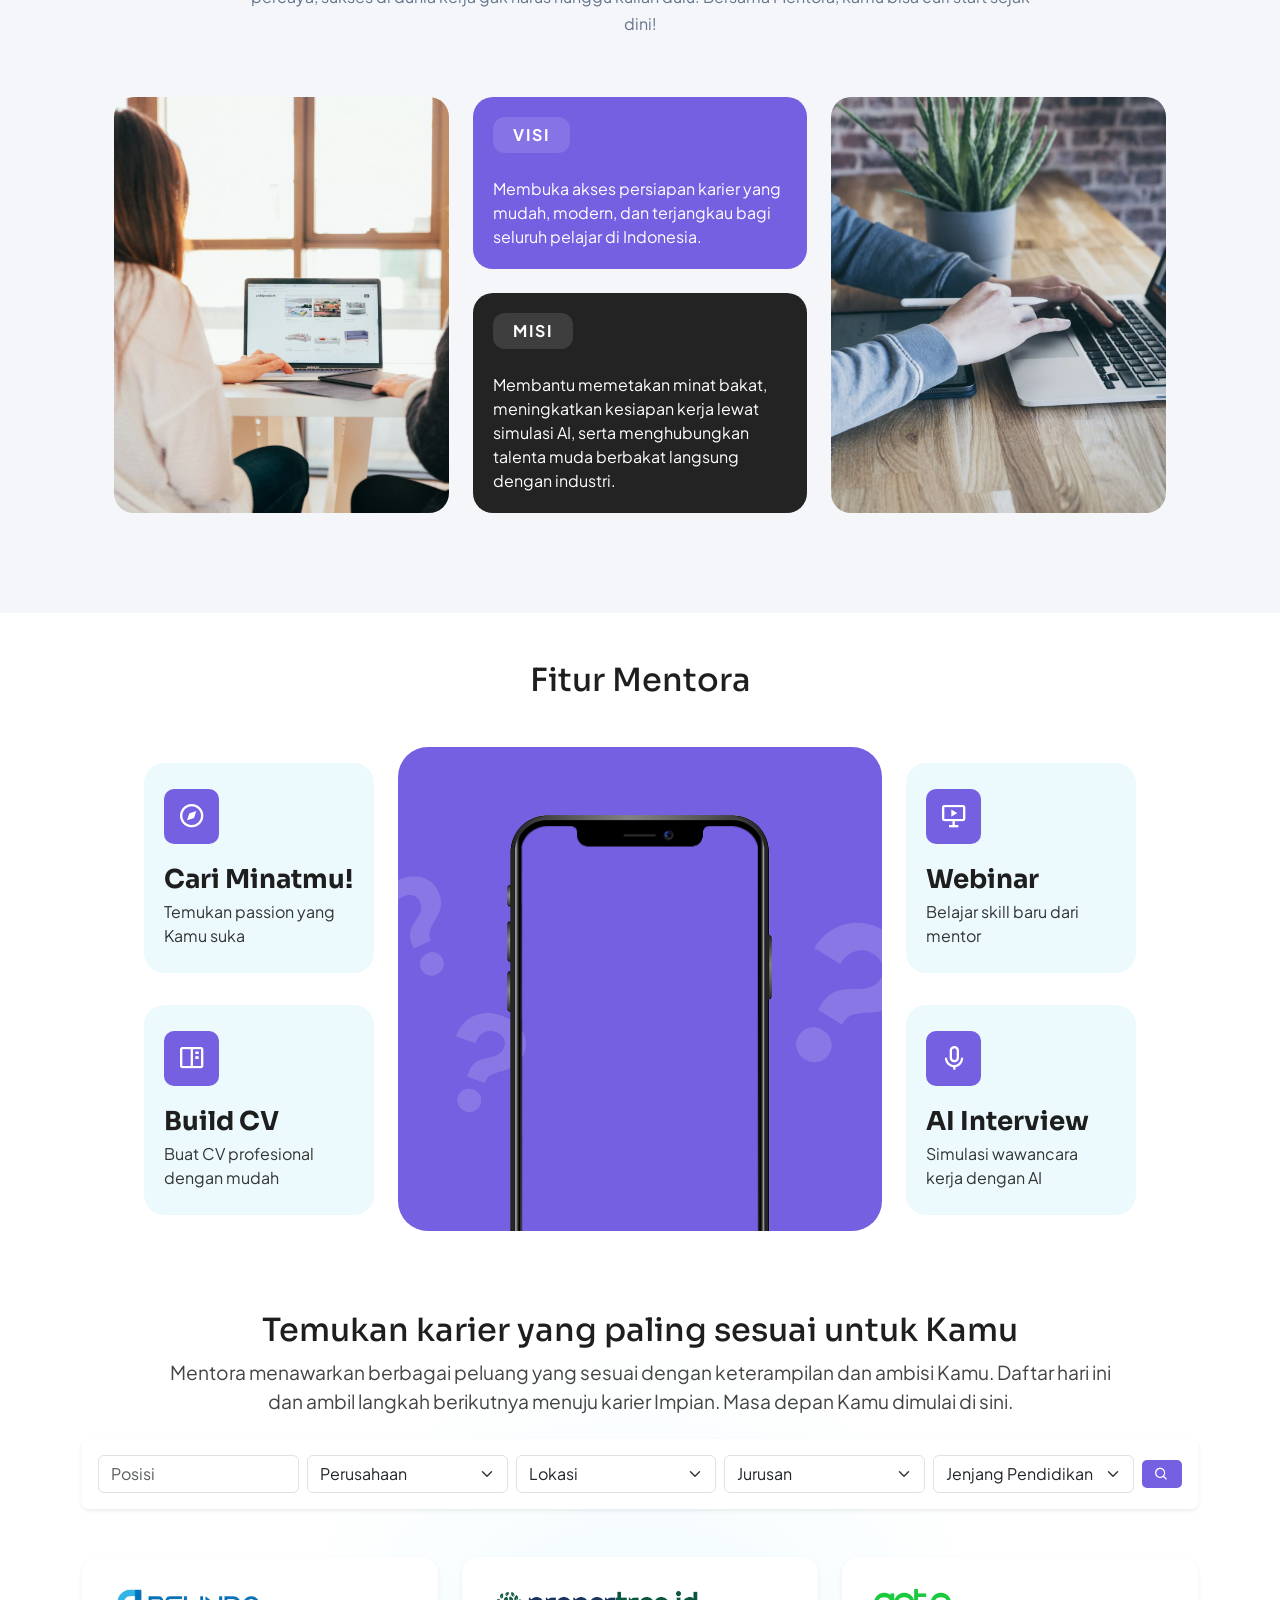
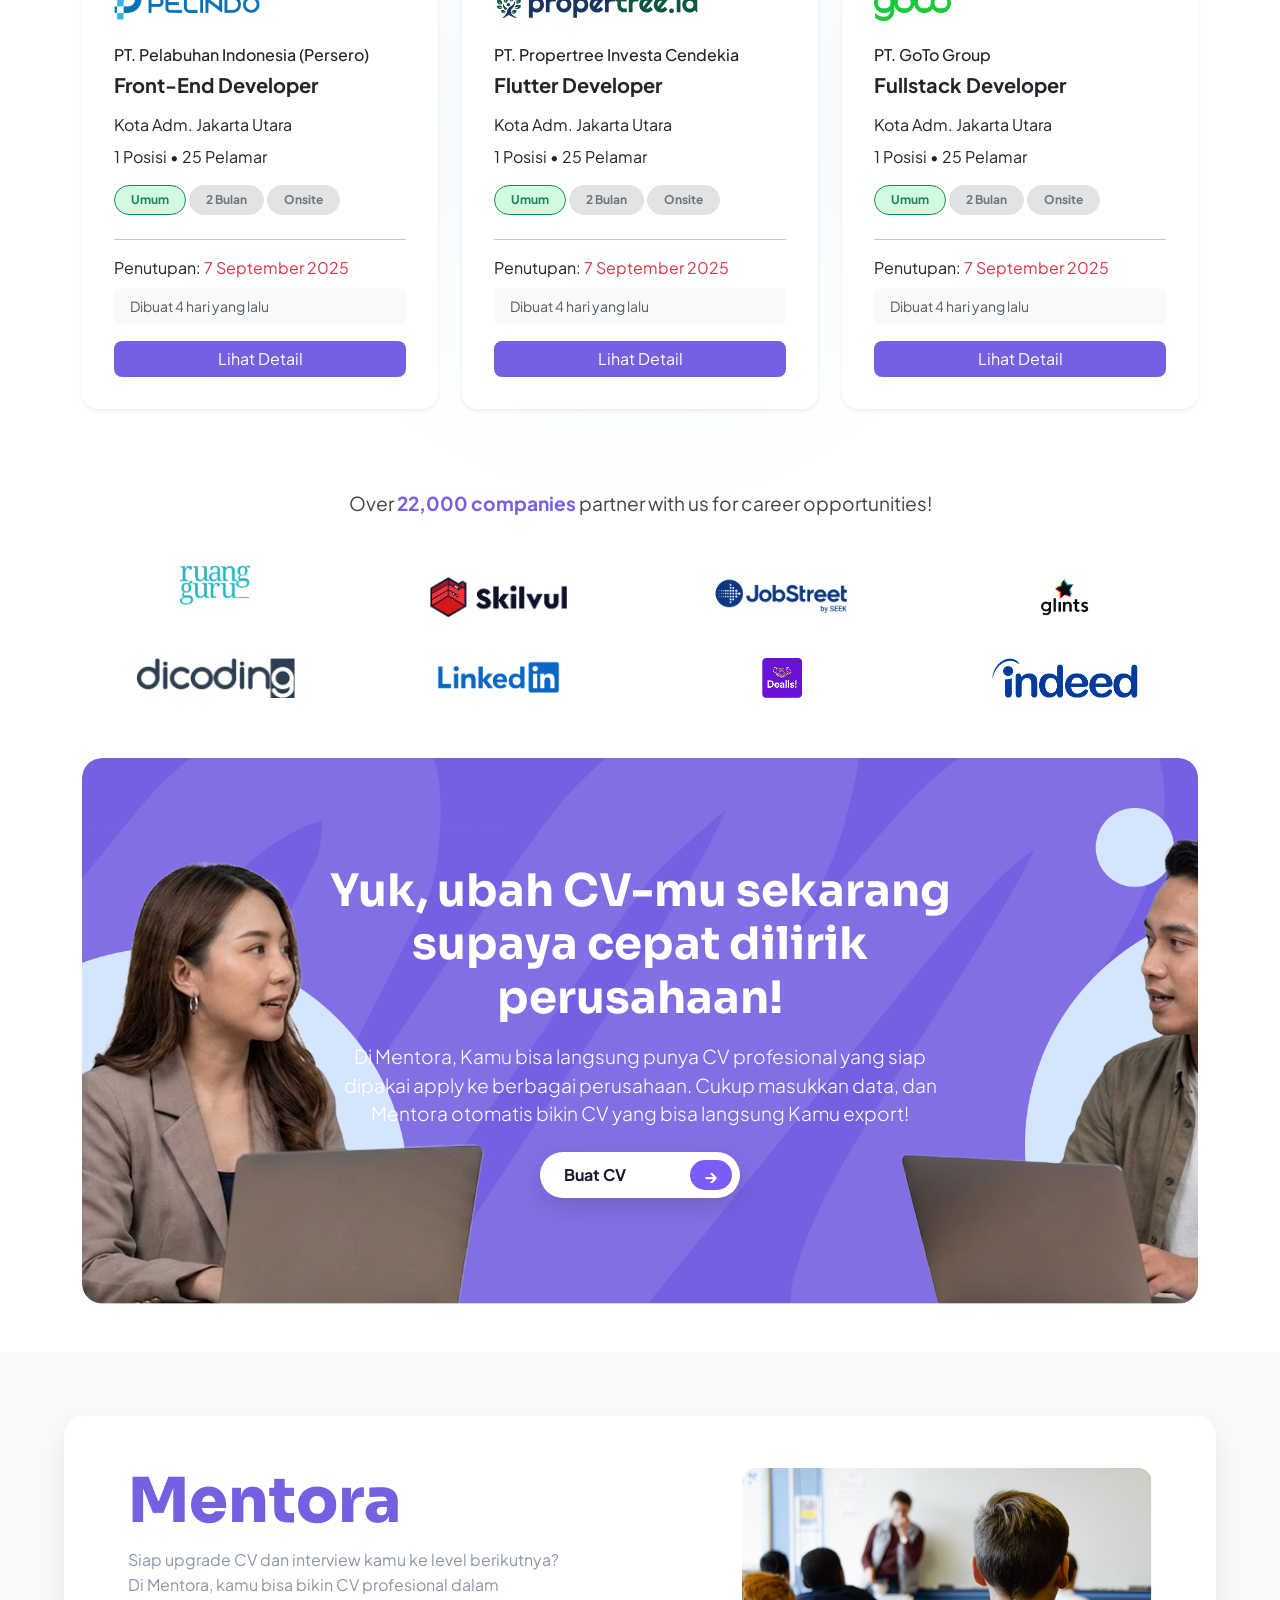
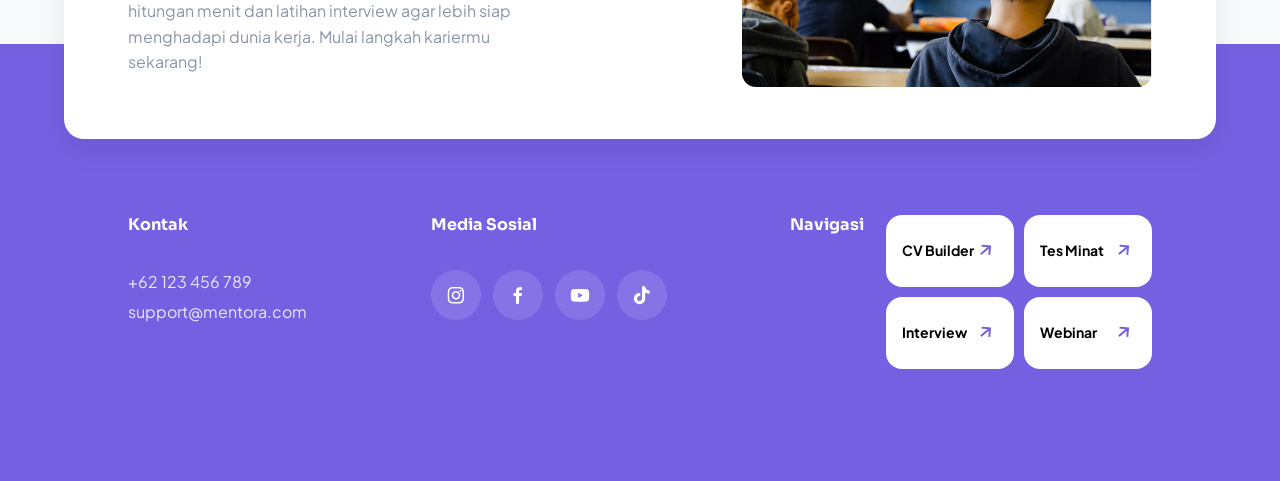
==== commit 2215e587: "+- rapihin file html" ====
--- a/index.html
+++ b/index.html
@@ -6,16 +6,14 @@
     <meta name="viewport" content="width=device-width, initial-scale=1.0">
     <title>Mentora</title>
 
-    <!-- BOOTSTRAP -->
+    <!-- Bootstrap -->
     <link href="https://cdn.jsdelivr.net/npm/bootstrap@5.3.8/dist/css/bootstrap.min.css" rel="stylesheet"
-        integrity="sha384-sRIl4kxILFvY47J16cr9ZwB07vP4J8+LH7qKQnuqkuIAvNWLzeN8tE5YBujZqJLB" crossorigin="anonymous" />
+          integrity="sha384-sRIl4kxILFvY47J16cr9ZwB07vP4J8+LH7qKQnuqkuIAvNWLzeN8tE5YBujZqJLB" crossorigin="anonymous" />
     <!-- Boxicons -->
     <link href="https://unpkg.com/boxicons@2.1.4/css/boxicons.min.css" rel="stylesheet" />
-
-    <link
-        href="https://fonts.googleapis.com/css2?family=Plus+Jakarta+Sans:wght@400;500;600&family=Sora:wght@600;700;800&display=swap"
-        rel="stylesheet">
-
+    <link href="https://fonts.googleapis.com/css2?family=Plus+Jakarta+Sans:wght@400;500;600&family=Sora:wght@600;700;800&display=swap" rel="stylesheet">
+
+    <!-- CSS -->
     <link rel="stylesheet" href="css/style.css">
     <!-- Favicon -->
     <link rel="shortcut icon" href="img/logo-mentora.svg" type="image/x-icon" />
@@ -24,6 +22,7 @@
 
 <body>
 
+    <!-- NAVBAR -->
     <nav class="navbar navbar-expand-lg floating-navbar">
         <div class="container">
 
@@ -84,8 +83,7 @@
     <!-- HERO -->
     <section class="hero-section">
 
-        <div class="hero-background"></div>
-
+    <div class="hero-background"></div>
         <div class="container">
 
             <div class="hero-content">
@@ -202,23 +200,15 @@
                 <div class="about-center">
 
                     <div class="info-card vision-card">
-
                         <span class="card-badge">
                             VISI
                         </span>
-
-                        <p>
-                            Membuka akses persiapan karier yang mudah, modern, dan terjangkau bagi seluruh pelajar di
-                            Indonesia.
-                        </p>
-
+                        <p> Membuka akses persiapan karier yang mudah, modern, dan terjangkau bagi seluruh pelajar di Indonesia. </p>
                     </div>
 
                     <div class="info-card mission-card">
 
-                        <span class="card-badge">
-                            MISI
-                        </span>
+                        <span class="card-badge"> MISI </span>
 
                         <p>
                             Membantu memetakan minat bakat, meningkatkan kesiapan kerja lewat simulasi AI, serta
@@ -314,7 +304,7 @@
             Temukan karier yang paling sesuai untuk Kamu
         </h2>
         <p class="karir-content text-center w-75 light-grey mx-auto">
-            Sikerir menawarkan berbagai peluang yang sesuai dengan keterampilan dan
+            Mentora menawarkan berbagai peluang yang sesuai dengan keterampilan dan
             ambisi Kamu. Daftar hari ini dan ambil langkah berikutnya menuju karier
             Impian. Masa depan Kamu dimulai di sini.
         </p>
@@ -581,7 +571,7 @@
 
                     <p class="lead mb-4 cv-description">
                         Di Mentora, Kamu bisa langsung punya CV profesional yang siap dipakai apply ke berbagai
-                        perusahaan. Cukup masukkan data, dan Sikerir otomatis bikin CV yang bisa langsung Kamu export!
+                        perusahaan. Cukup masukkan data, dan Mentora otomatis bikin CV yang bisa langsung Kamu export!
                     </p>
 
                     <a href="cv-builder.html" class="btn-white">
@@ -599,79 +589,75 @@
     </section>
 
     <!-- FOOTER -->
-<footer>
-
-  <div class="top">
-
-    <div class="footer-text">
-      <h2>Mentora</h2>
-      <p>
-        Siap upgrade CV dan interview kamu ke level berikutnya? Di Mentora, kamu bisa bikin CV profesional dalam hitungan menit dan latihan interview agar lebih siap menghadapi dunia kerja. Mulai langkah kariermu sekarang!
-      </p>
-    </div>
-
-    <div class="footer-image">
-      <img src="img/landing-footer.png" alt="Logo" />
-    </div>
-
-  </div>
-
-  <div class="bottom">
-
-    <div class="footer-kontak">
-      <h3>Kontak</h3>
-      <div>
-        <a href="#" class="link">+62 123 456 789</a>
-        <a href="mailto:support@mentora.com" class="link">support@mentora.com</a>
-      </div>
-    </div>
-
-    <div class="footer-sosmed">
-      <h3>Media Sosial</h3>
-      <div>
-        <a href="#" class="link"><i class="bx bxl-instagram"></i></a>
-        <a href="#" class="link"><i class="bx bxl-facebook"></i></a>
-        <a href="#" class="link"><i class="bx bxl-youtube"></i></a>
-        <a href="#" class="link"><i class="bx bxl-tiktok"></i></a>
-      </div>
-    </div>
-
-    <div class="footer-nav">
-      <h3>Navigasi</h3>
-      <div>
-        <a href="cv-builder.html" class="link">
-          <button class="btn-nav">
-            CV Builder <i class="bx bx-right-arrow-alt"></i>
-          </button>
-        </a>
-
-          <a href="interest-test.html" class="link">
-          <button class="btn-nav">
-            Tes Minat <i class="bx bx-right-arrow-alt"></i>
-          </button>
-        </a>
-
-        <a href="quiz/welcome.html" class="link">
-          <button class="btn-nav">
-            Interview <i class="bx bx-right-arrow-alt"></i>
-          </button>
-        </a>
-
-        <a href="webinar.html" class="link">
-          <button class="btn-nav">
-            Webinar <i class="bx bx-right-arrow-alt"></i>
-          </button>
-        </a>
-      </div>
-    </div>
-
-  </div>
-
-</footer>
-<!-- FOOTER END -->
+    <footer>
+        <div class="top">
+            <div class="footer-text">
+                <h2>Mentora</h2>
+                <p>
+                    Siap upgrade CV dan interview kamu ke level berikutnya? Di Mentora, kamu bisa bikin CV profesional
+                    dalam hitungan menit dan latihan interview agar lebih siap menghadapi dunia kerja. Mulai langkah
+                    kariermu sekarang!
+                </p>
+            </div>
+
+            <div class="footer-image">
+                <img src="img/landing-footer.png" alt="Logo" />
+            </div>
+
+        </div>
+
+        <div class="bottom">
+
+            <div class="footer-kontak">
+                <h3>Kontak</h3>
+                <div>
+                    <a href="#" class="link">+62 123 456 789</a>
+                    <a href="mailto:support@mentora.com" class="link">support@mentora.com</a>
+                </div>
+            </div>
+
+            <div class="footer-sosmed">
+                <h3>Media Sosial</h3>
+                <div>
+                    <a href="#" class="link"><i class="bx bxl-instagram"></i></a>
+                    <a href="#" class="link"><i class="bx bxl-facebook"></i></a>
+                    <a href="#" class="link"><i class="bx bxl-youtube"></i></a>
+                    <a href="#" class="link"><i class="bx bxl-tiktok"></i></a>
+                </div>
+            </div>
+
+            <div class="footer-nav">
+                <h3>Navigasi</h3>
+                <div>
+                    <a href="cv-builder.html" class="link">
+                        <button class="btn-nav">
+                            CV Builder <i class="bx bx-right-arrow-alt"></i>
+                        </button>
+                    </a>
+
+                    <a href="interest-test.html" class="link">
+                        <button class="btn-nav">
+                            Tes Minat <i class="bx bx-right-arrow-alt"></i>
+                        </button>
+                    </a>
+
+                    <a href="quiz/welcome.html" class="link">
+                        <button class="btn-nav">
+                            Interview <i class="bx bx-right-arrow-alt"></i>
+                        </button>
+                    </a>
+
+                    <a href="webinar.html" class="link">
+                        <button class="btn-nav">
+                            Webinar <i class="bx bx-right-arrow-alt"></i>
+                        </button>
+                    </a>
+                </div>
+            </div>
+        </div>
+    </footer>
 
     <script src="https://cdn.jsdelivr.net/npm/bootstrap@5.3.0/dist/js/bootstrap.bundle.min.js"></script>
-
     <script src="js/main.js"></script>
 </body>
 
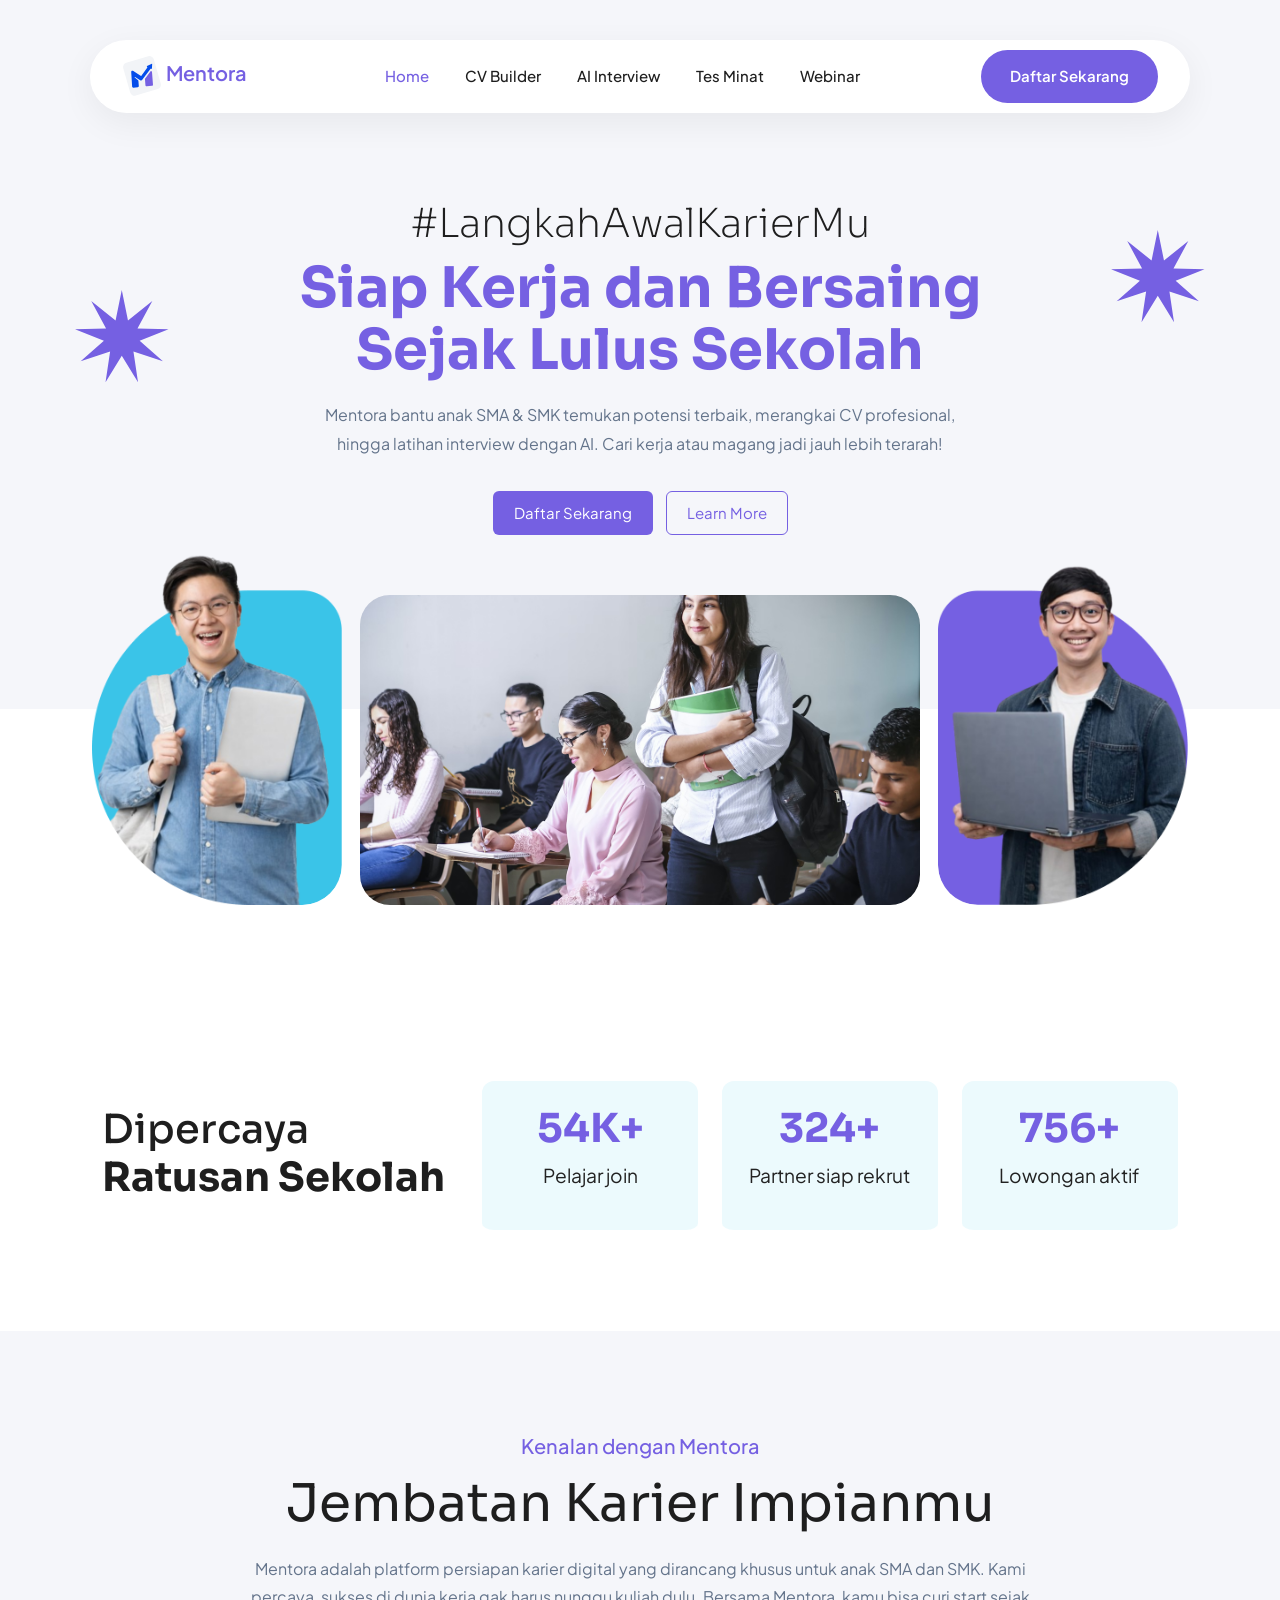
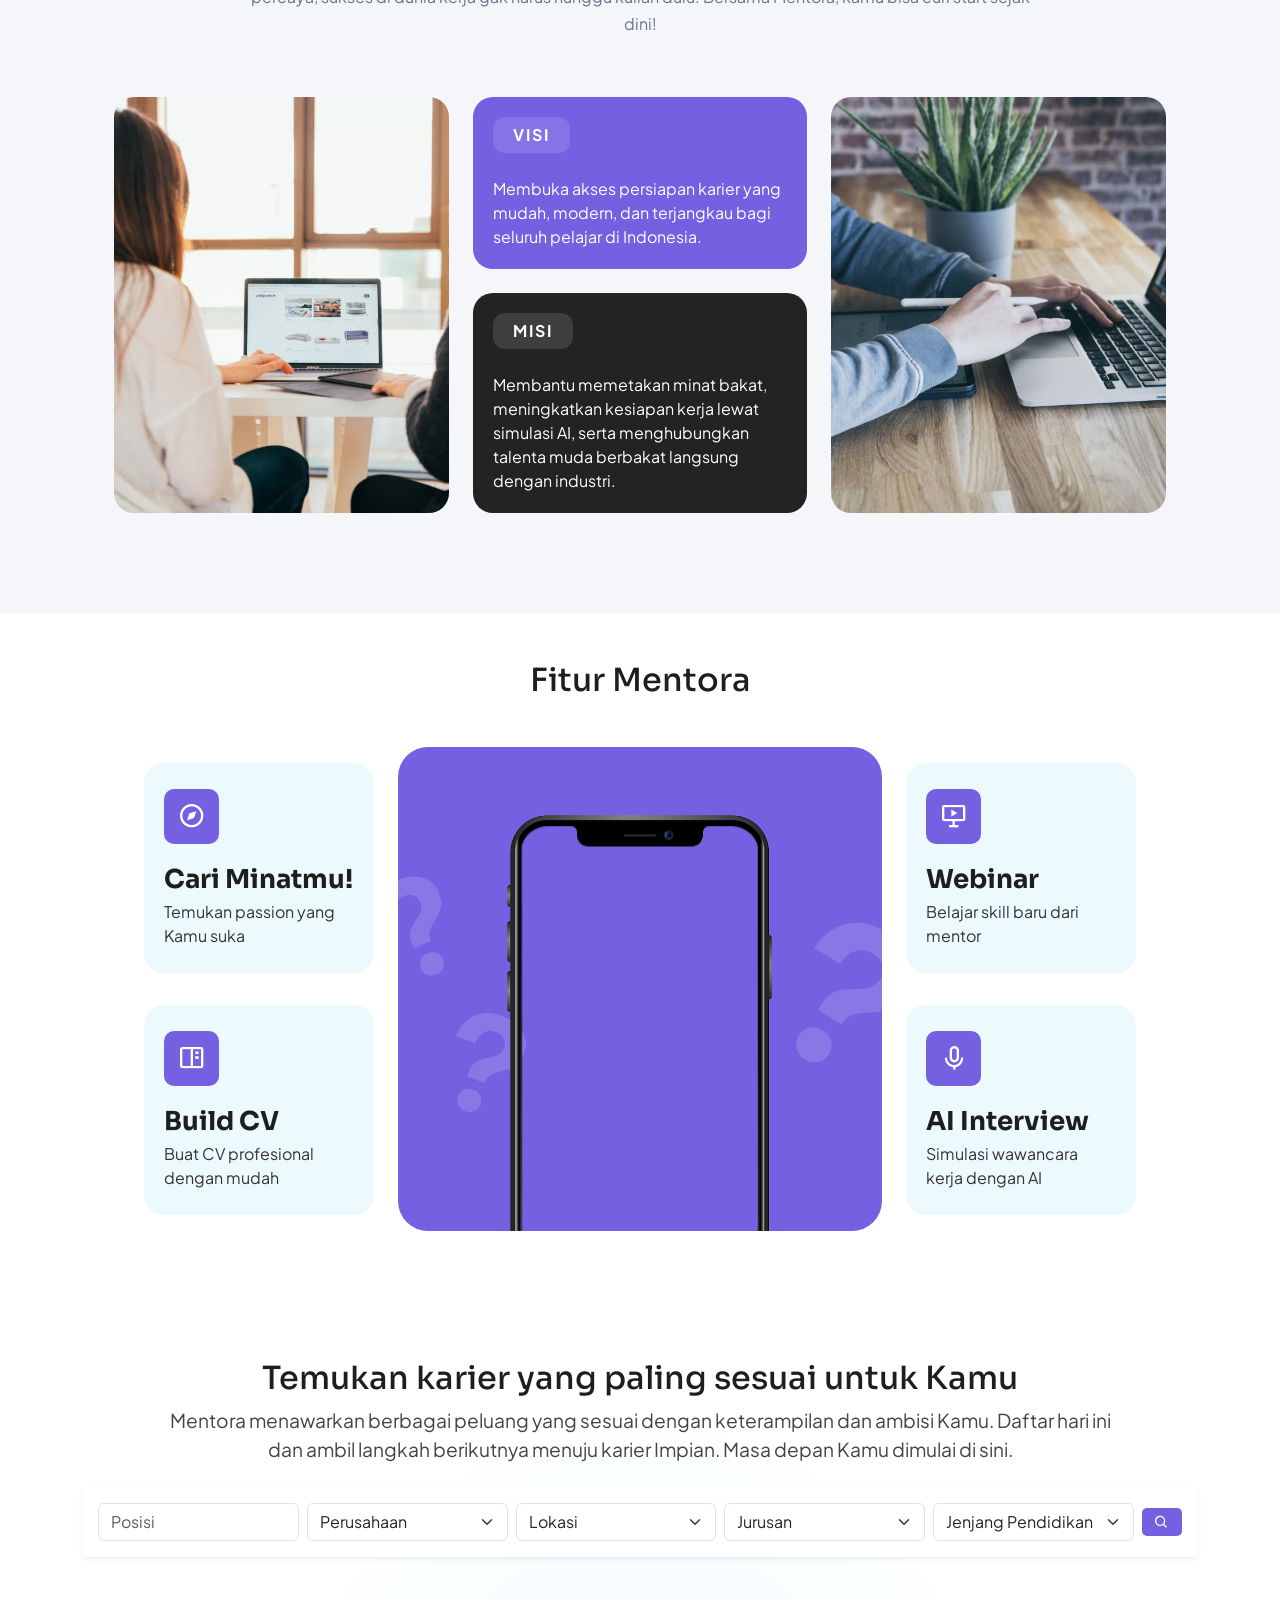
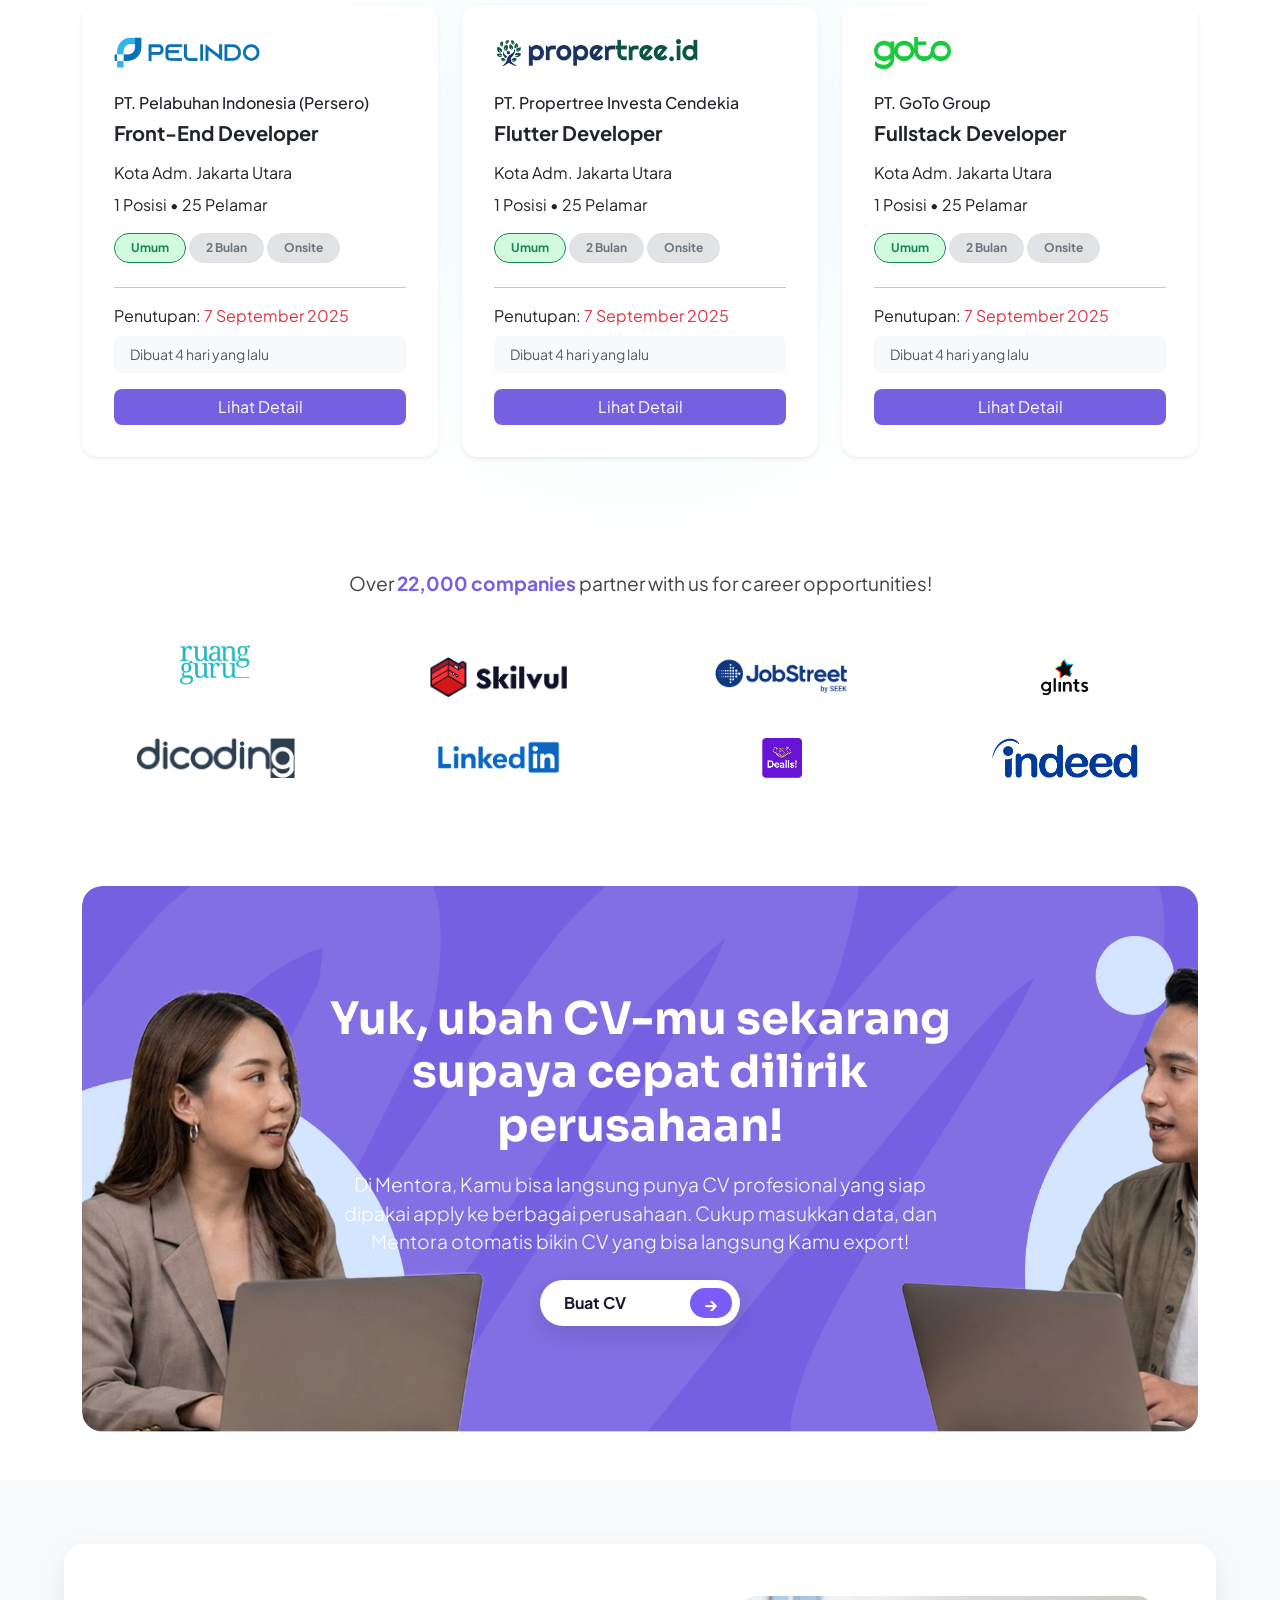
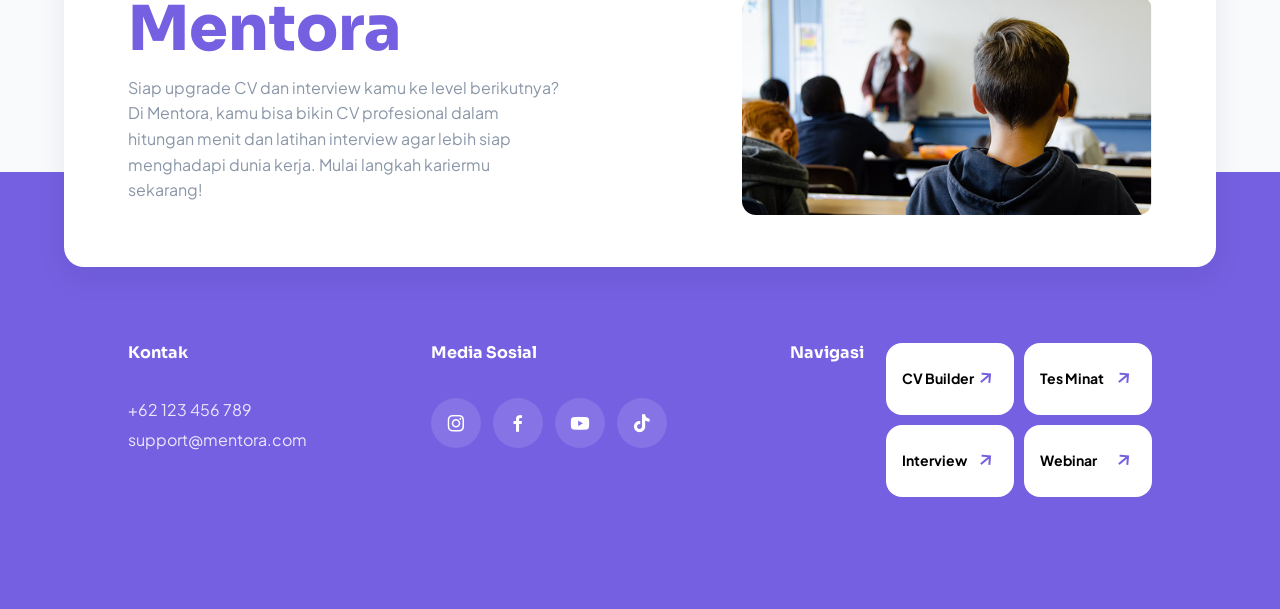
==== commit 6e9fb9a0: "+- fixing" ====
--- a/index.html
+++ b/index.html
@@ -297,7 +297,7 @@
     </section>
 
     <!-- KARIR -->
-    <section id="karir" class="position-relative">
+    <section id="karir" class="position-relative mt-5">
 
         <!-- Judul -->
         <h2 class="title text-center">
@@ -509,7 +509,7 @@
     </section>
 
     <!-- SPONSOR  -->
-    <section id="sponsor">
+    <section id="sponsor" class="py-5">
         <p class="karir-content text-center w-75 light-grey mx-auto mb-5">
             Over <span>22,000 companies</span> partner with us for career
             opportunities!
--- a/css/style.css
+++ b/css/style.css
@@ -2,20 +2,13 @@
 @import url('https://fonts.googleapis.com/css2?family=Plus+Jakarta+Sans:wght@400;500;600&family=Sora:wght@600;700;800&display=swap');
 
 :root {
-    --primary-color: #7560E2;
-    /* Ungu utama */
-    --primary-light: #8E85F3;
-    /* Versi lebih terang untuk hover */
-    --secondary-color: #4BB3E9;
-    /* Biru cyan */
-    --bg-light: #ECFAFD;
-    /* Background  */
-    --text-dark: #1E1E1E;
-    /* Warna font heading/hitam */
-    --text-muted: #64748B;
-    /* Warna font deskripsi/abu */
+    --primary-color: #7560E2;    /* Ungu utama */
+    --primary-light: #8E85F3;    /* Versi lebih terang untuk hover */
+    --secondary-color: #4BB3E9;  /* Biru cyan */
+    --bg-light: #ECFAFD;        /* Background  */
+    --text-dark: #1E1E1E;       /* Warna font heading/hitam */
+    --text-muted: #64748B;      /* Warna font deskripsi/abu */
     --white: #FFFFFF;
-
     /* Typography */
     --font-main: 'Plus Jakarta Sans', sans-serif;
     --font-heading: 'Sora', sans-serif;
@@ -34,33 +27,23 @@
     background-color: var(--white);
 }
 
-h1,
-h2,
-h3,
-h4,
+h1, h2, h3, h4,
 .heading-font {
-    font-family: var(--font-heading);
+  font-family: var(--font-heading);
 }
 
 /* NAVBAR */
-
 .floating-navbar {
     position: fixed;
     top: 40px;
     left: 50%;
     transform: translateX(-50%);
-
     width: 100%;
     max-width: 1100px;
-
     background: #fff;
     border-radius: 999px;
-
     padding: 10px 20px;
-
-    box-shadow:
-        0 10px 35px rgba(0, 0, 0, 0.06);
-
+    box-shadow: 0 10px 35px rgba(0, 0, 0, 0.06);
     z-index: 999;
 }
 
@@ -100,11 +83,9 @@
     background: var(--primary-color);
     color: white;
     border-radius: 999px;
-
     padding: 14px 28px;
     font-size: 15px;
     font-weight: 600;
-
     text-decoration: none;
     transition: .2s;
 }
@@ -119,11 +100,9 @@
 }
 
 /* HERO */
-
 .hero-section {
     position: relative;
     overflow: hidden;
-
     background:
         linear-gradient(to bottom,
             #F5F6FA 0%,
@@ -161,7 +140,6 @@
 .hero-content p {
     max-width: 650px;
     margin: auto;
-
     color: var(--text-muted);
     font-size: 16px;
     line-height: 1.8;
@@ -207,7 +185,6 @@
 
 .hero-gallery {
     margin-top: 10px;
-
     display: flex;
     justify-content: center;
     align-items: end;
@@ -219,7 +196,6 @@
     height: 360px;
     border-radius: 40px;
     overflow: hidden;
-
     display: flex;
     align-items: end;
 }
@@ -494,8 +470,7 @@
 .phone-content {
     position: relative;
     width: 55%;
-    aspect-ratio: 9 / 19.5;
-    /* rasio frame HP real */
+    aspect-ratio: 9 / 19.5; /* rasio frame HP real */
     z-index: 2;
 }
 
@@ -597,7 +572,6 @@
     transform: translate(-50%, -50%) rotate(360deg);
     opacity: 1;
 }
-
 
 @media (max-width: 1024px) {
 
@@ -1139,7 +1113,7 @@
     transform: translateX(4px);
 }
 
-/* MEDIA QUERY */
+/* MEDIA QUERY BANNER CV */
 @media (min-width: 1024px) {
     .cv-section {
         background-position: left center;
@@ -1326,7 +1300,6 @@
   font-weight: 700;
 
   cursor: pointer;
-
   transition: all 0.3s ease;
 }
 
@@ -1345,7 +1318,7 @@
   transform: rotate(40deg) translateX(4px);
 }
 
-/* Media Queries */
+/* MEDIA QUERY FOOTER */
 @media (max-width: 1120px) and (min-width: 1020px) {
   footer .bottom {
     display: flex;
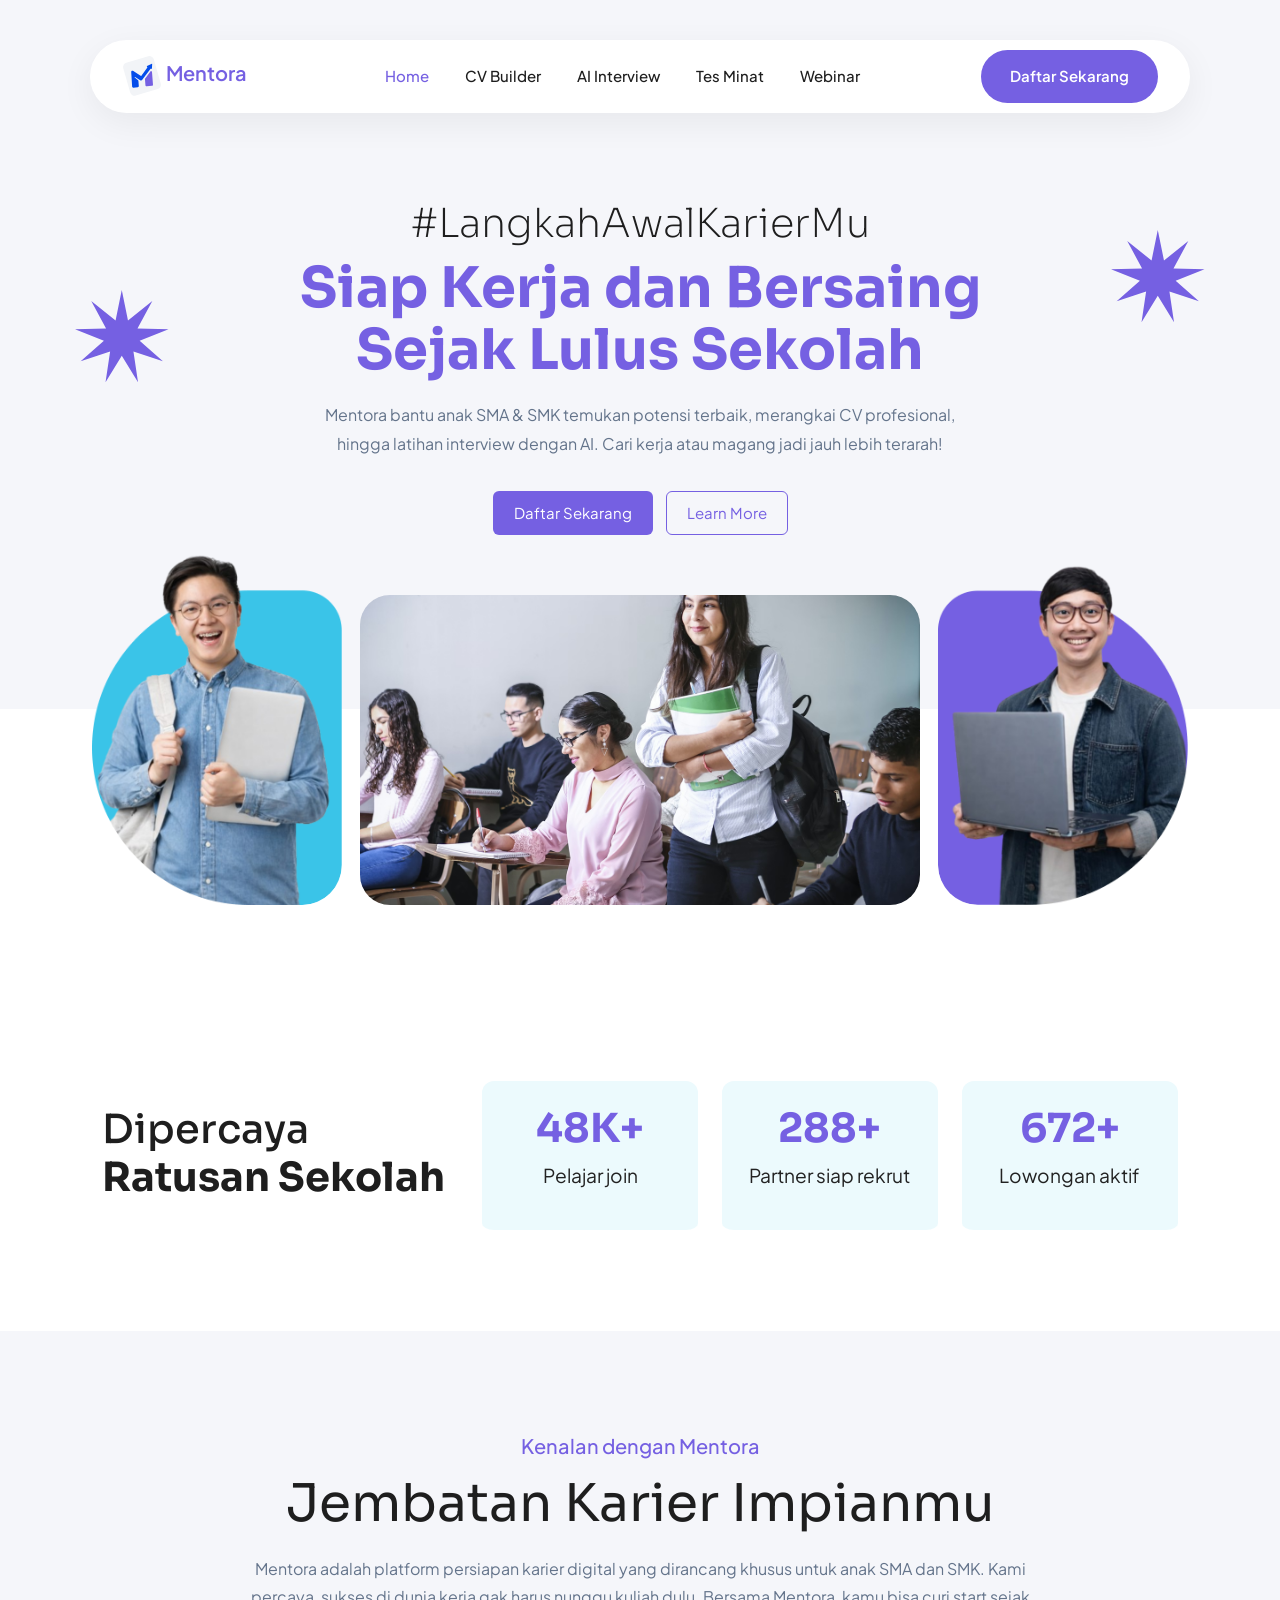
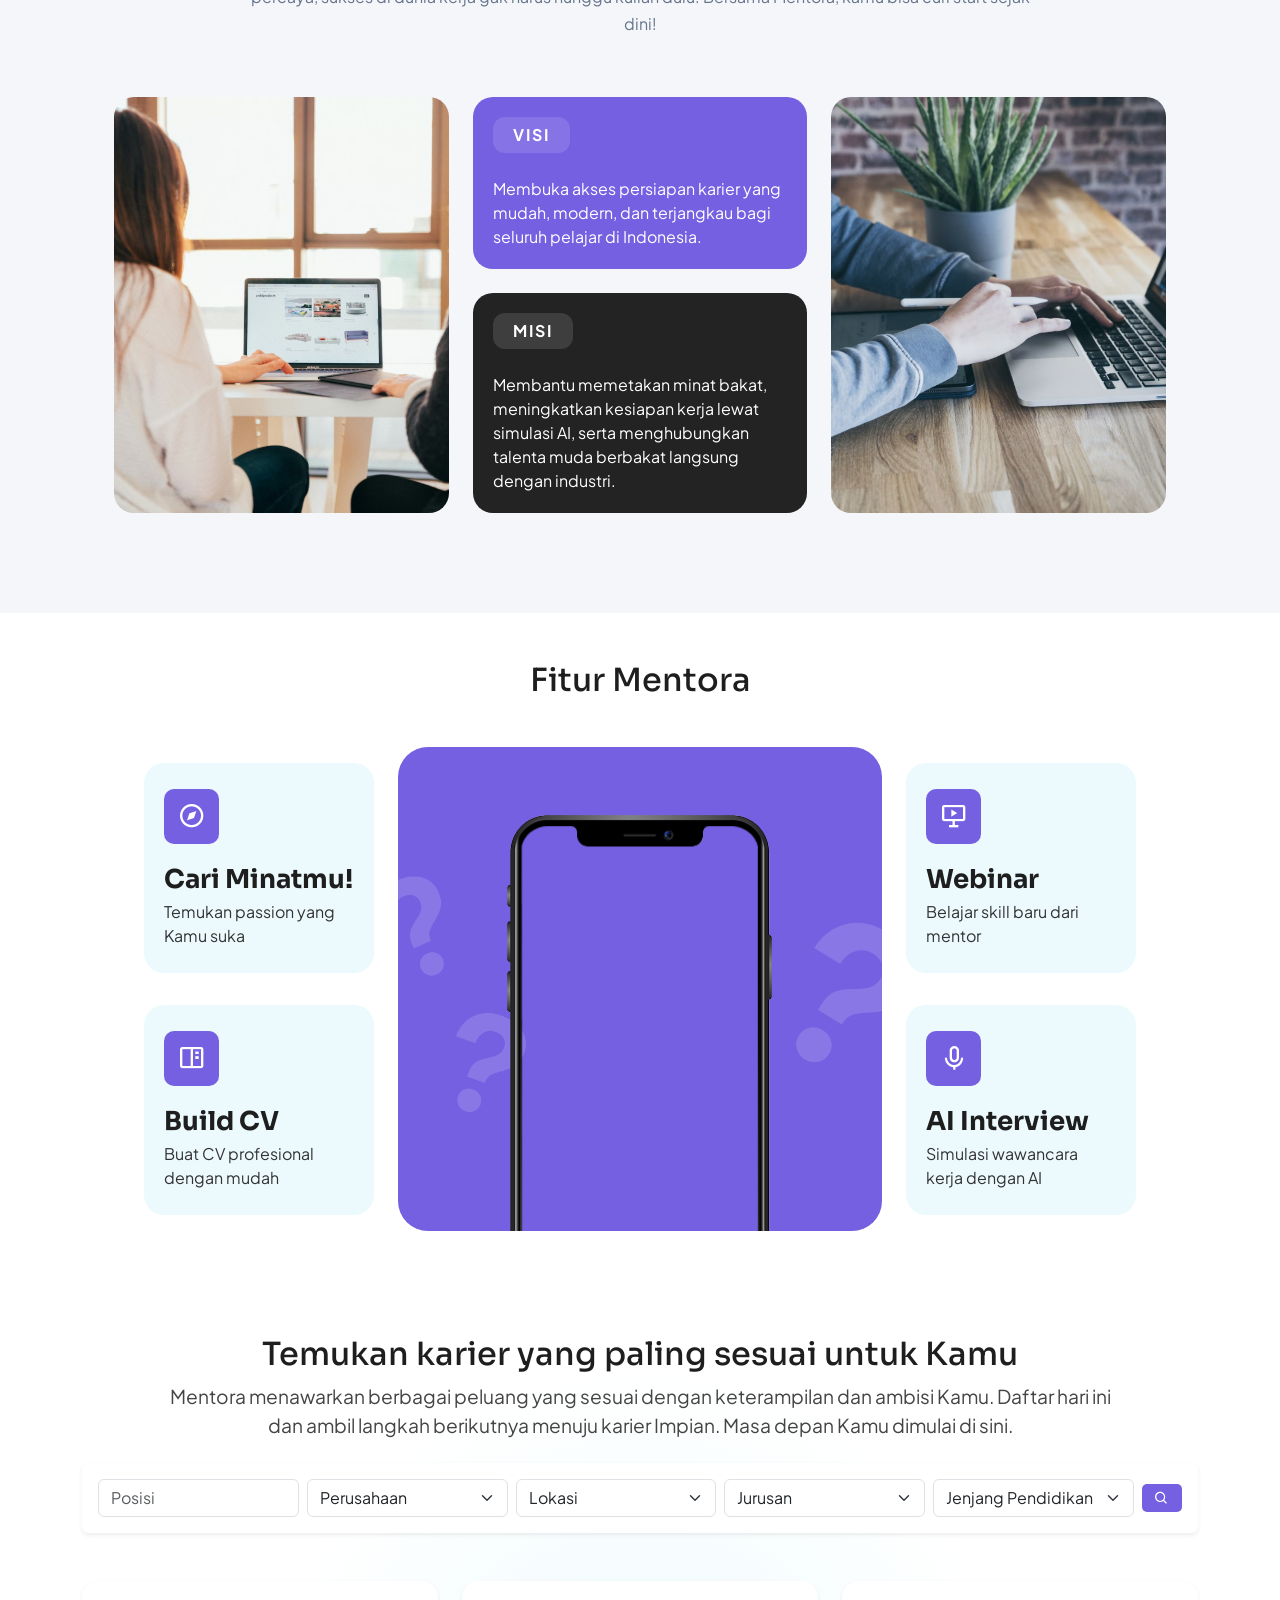
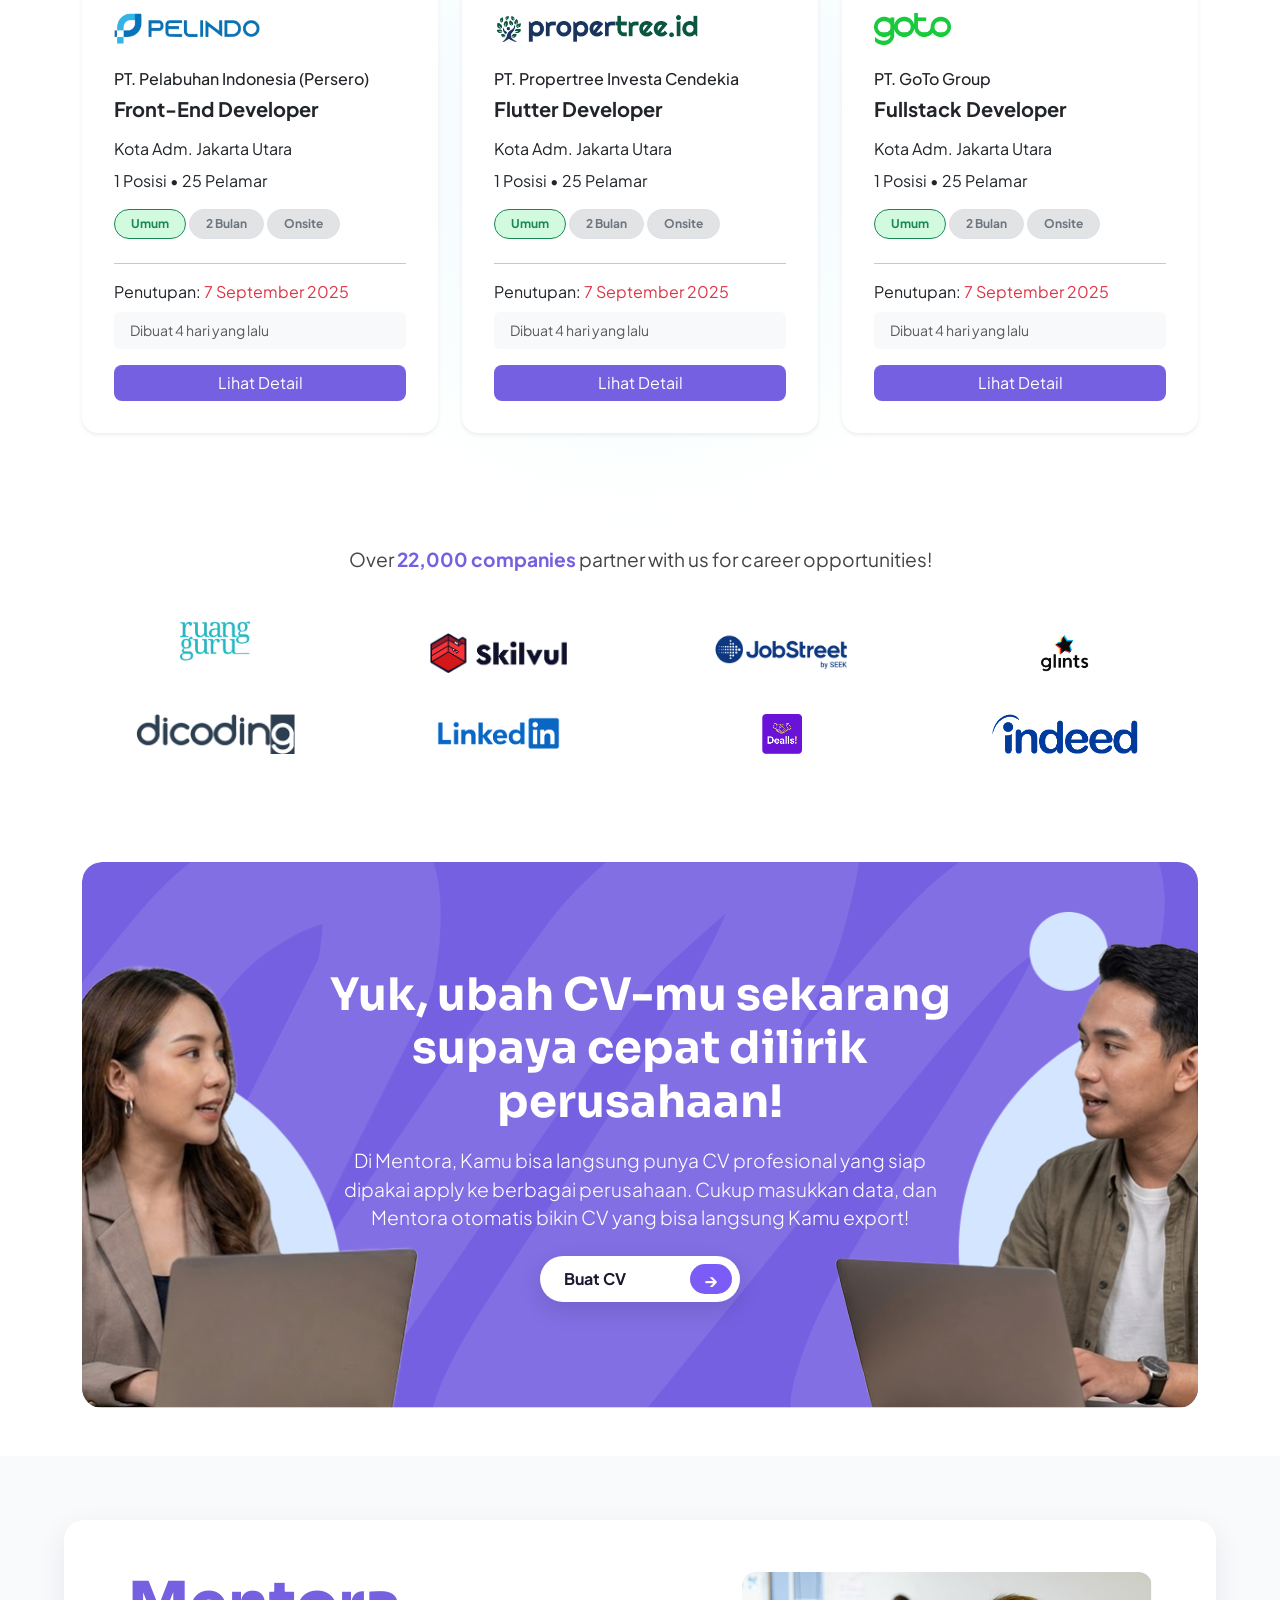
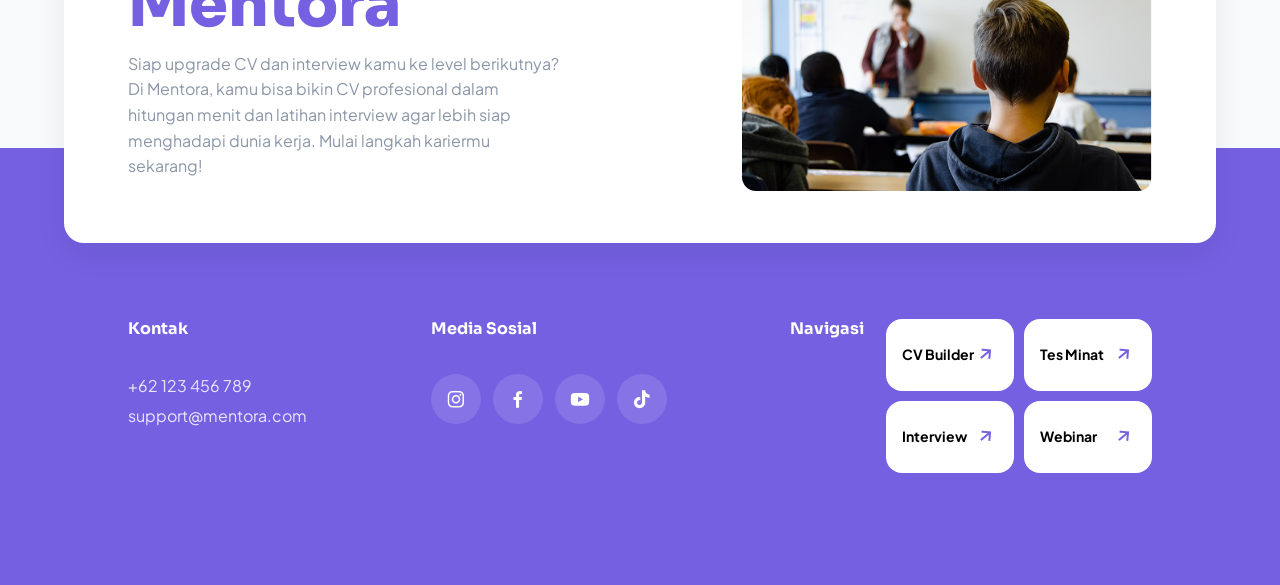
==== commit b714625f: "+- landing" ====
--- a/index.html
+++ b/index.html
@@ -297,7 +297,7 @@
     </section>
 
     <!-- KARIR -->
-    <section id="karir" class="position-relative mt-5">
+    <section id="karir" class="position-relative mt-4">
 
         <!-- Judul -->
         <h2 class="title text-center">
@@ -561,6 +561,8 @@
     <section class="container my-5">
         <div class="cv-section p-4 p-md-5">
 
+            <img src="img/banner-landing.png" alt="Banner" class="cv-overlay-img">
+
             <div class="row h-100 justify-content-center align-items-center">
 
                 <div class="col-lg-8 text-white">
--- a/css/style.css
+++ b/css/style.css
@@ -791,6 +791,7 @@
     .phone-wrapper {
         max-width: 500px;
         padding-top: 10%;
+        margin-bottom: 20px;
     }
 
     .phone-content {
@@ -1057,6 +1058,22 @@
     background-repeat: no-repeat;
 }
 
+/* Gambar yang menimpa background */
+.cv-overlay-img {
+    position: absolute;
+    inset: 0; /* top:0 right:0 bottom:0 left:0 */
+    width: 100%;
+    height: 100%;
+    object-fit: cover;
+    z-index: 1;
+}
+
+/* Supaya konten tetap di atas gambar */
+.cv-section .row {
+    position: relative;
+    z-index: 2;
+}
+
 .cv-title {
     margin: 0 auto;
     max-width: 700px;
